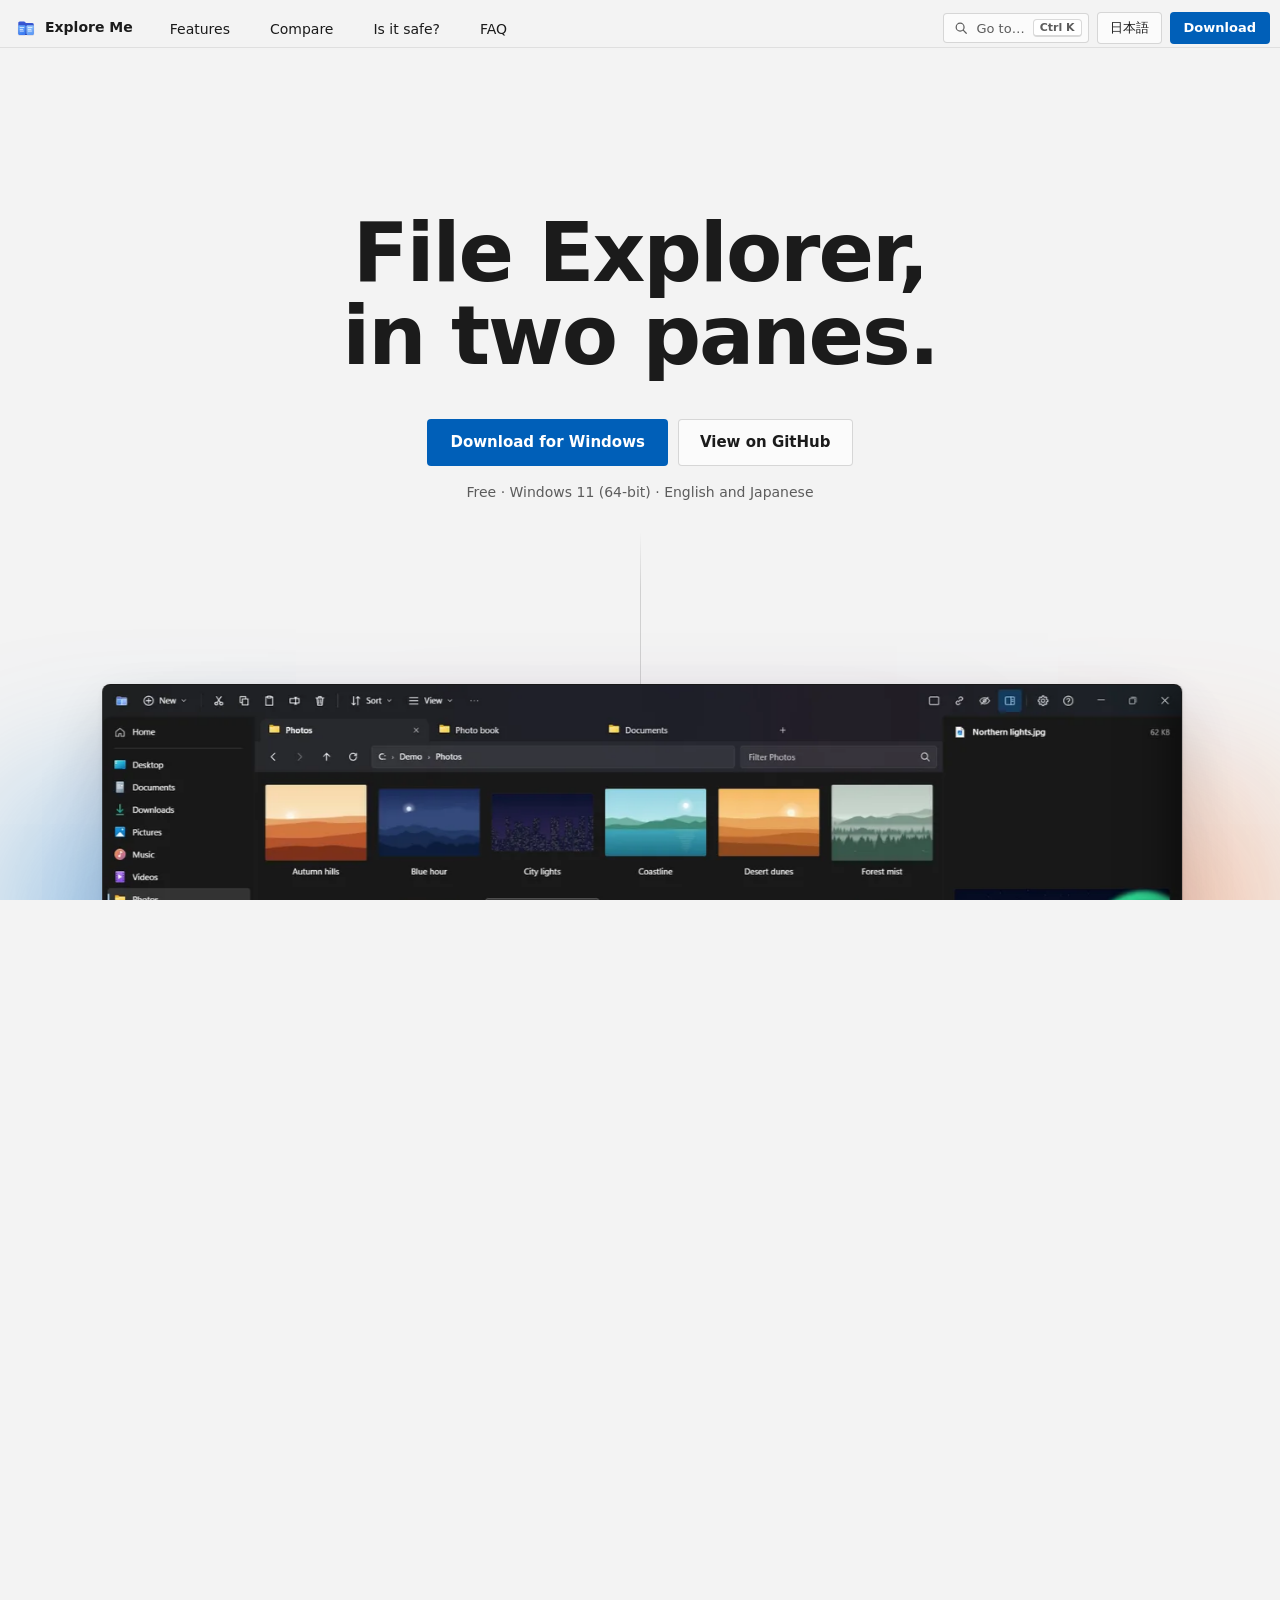
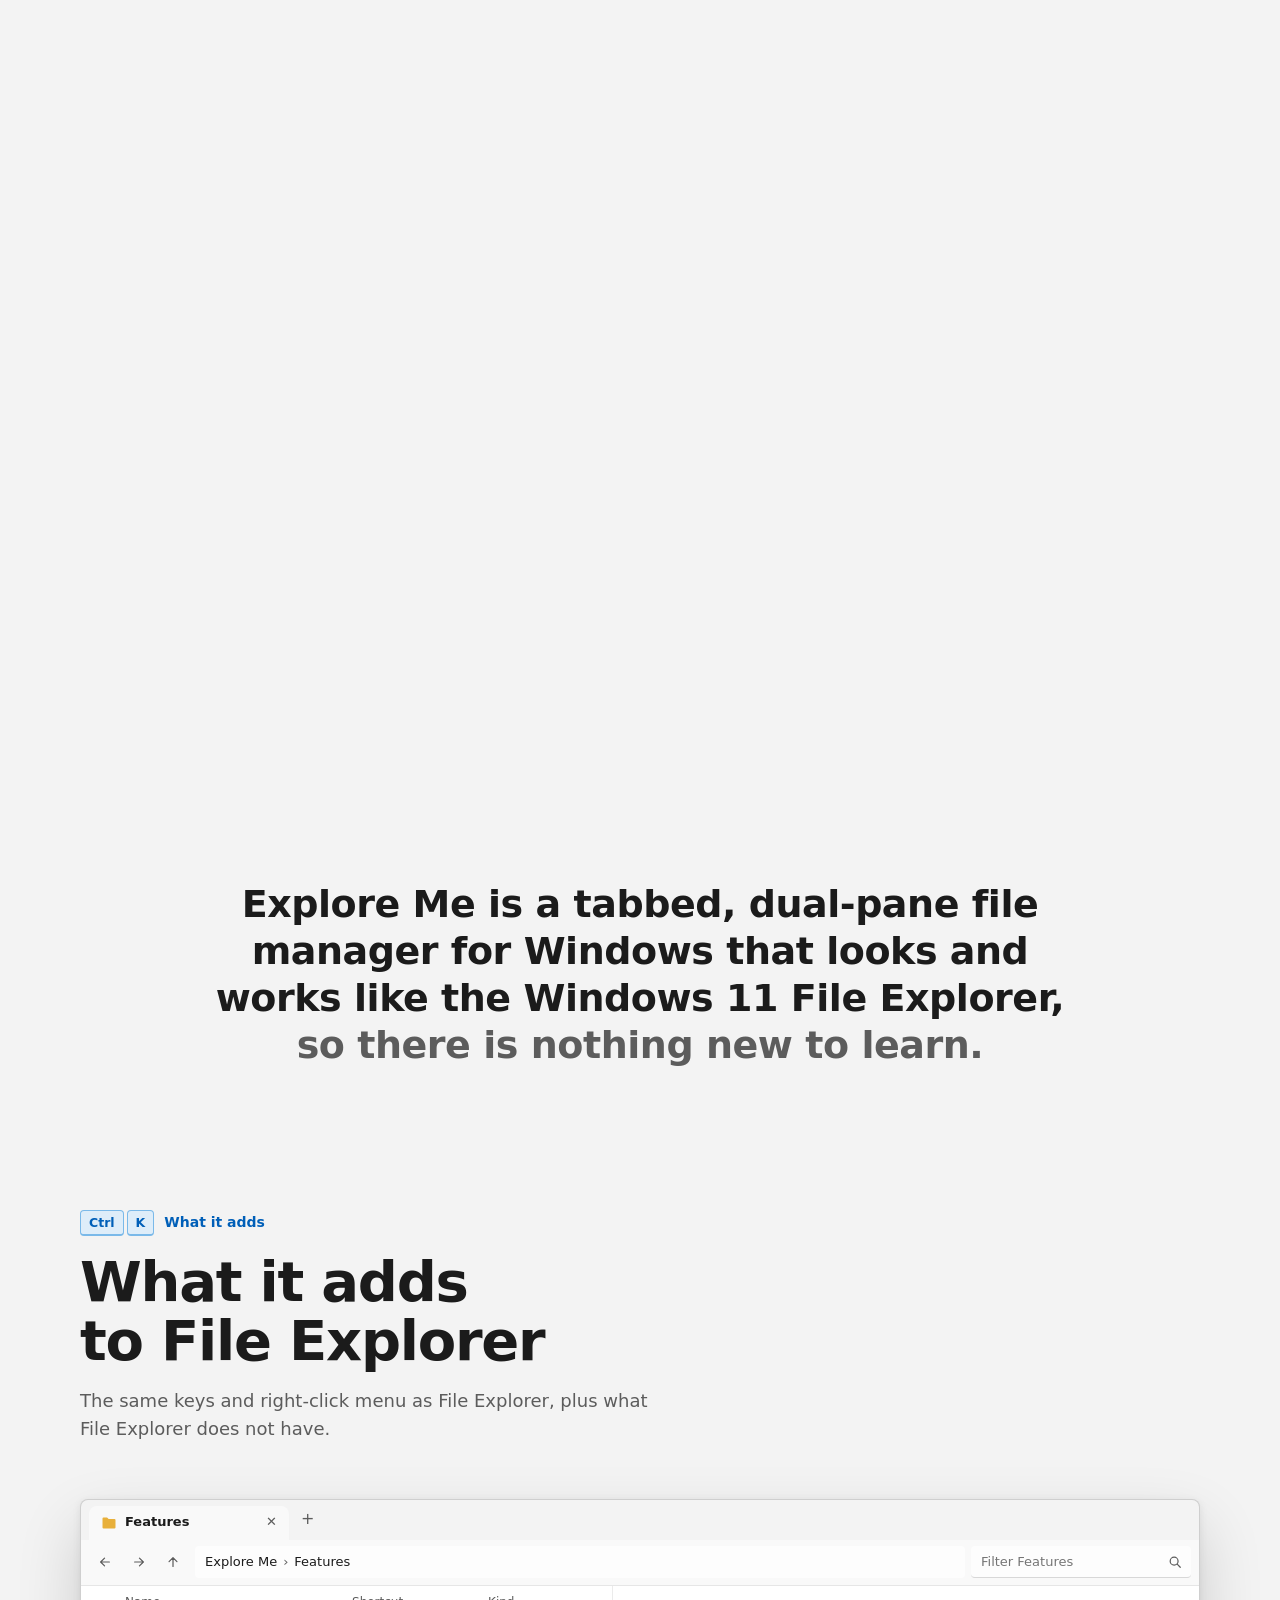
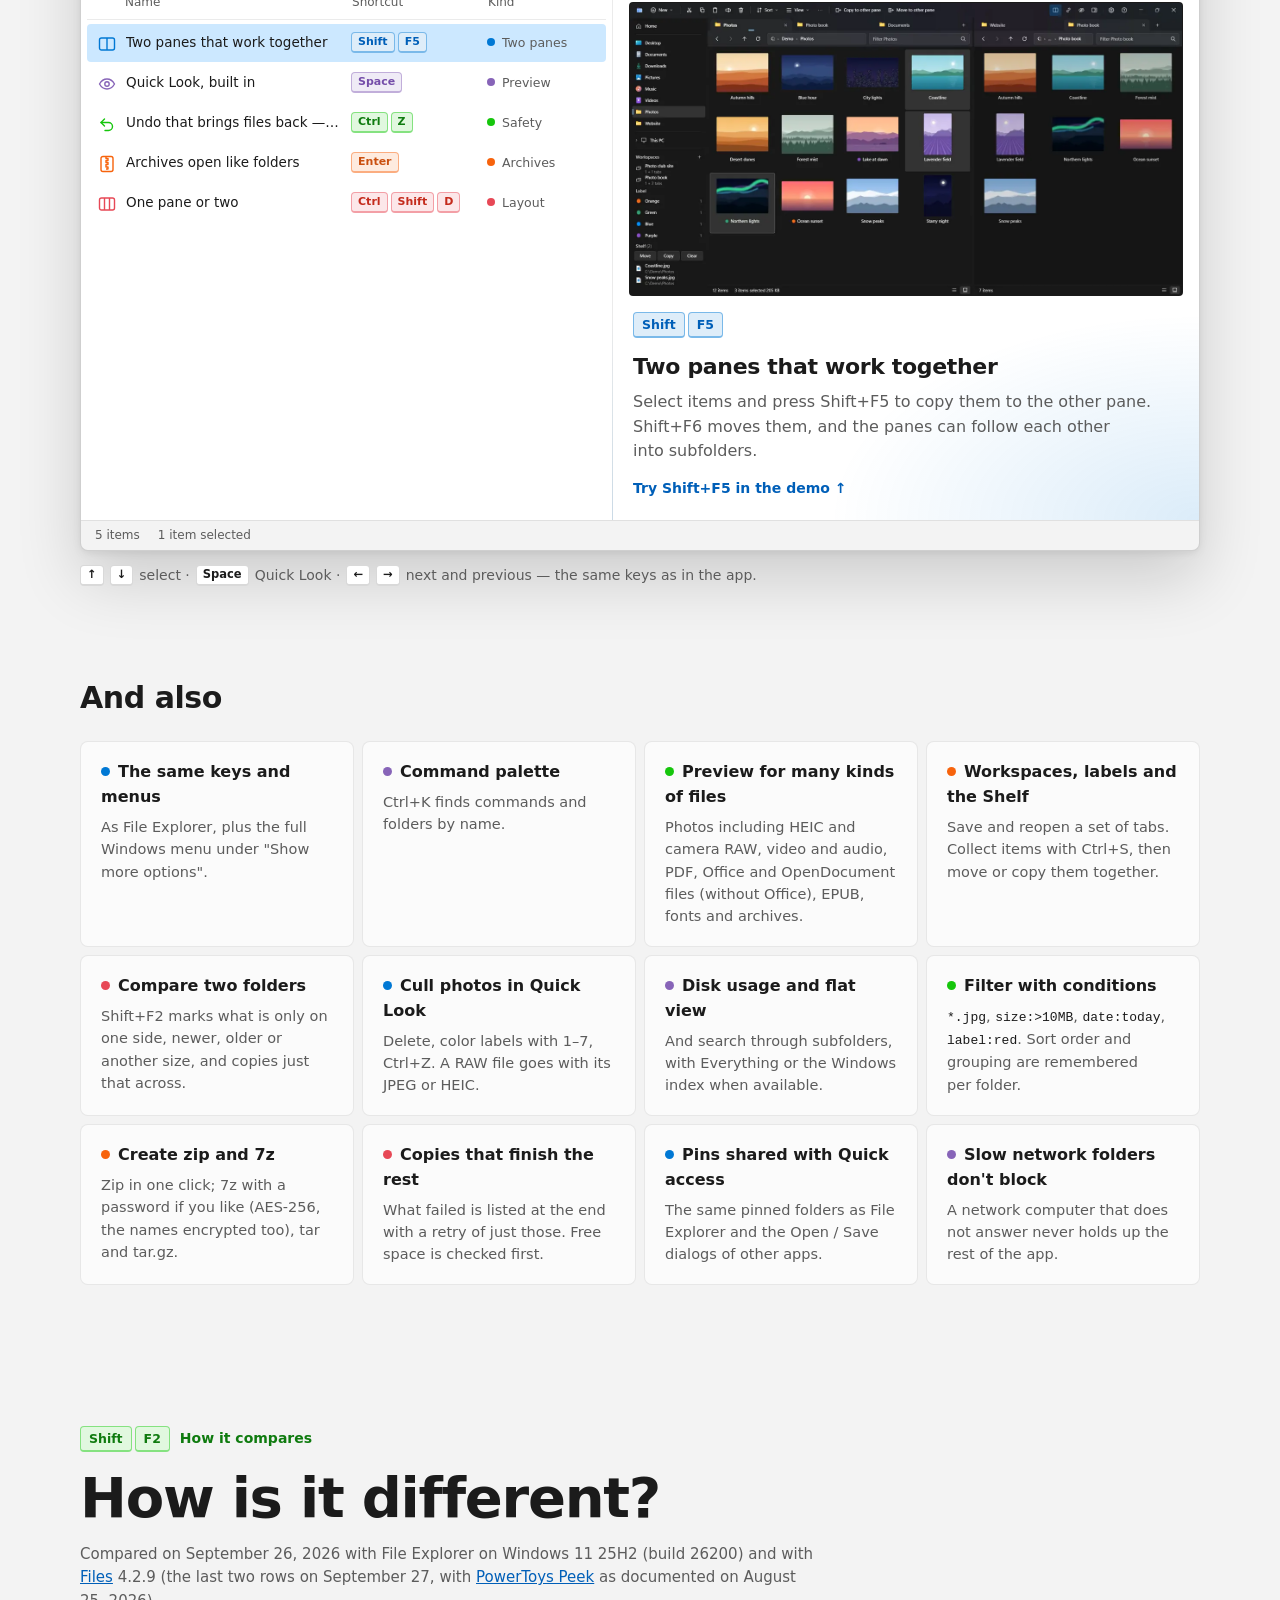
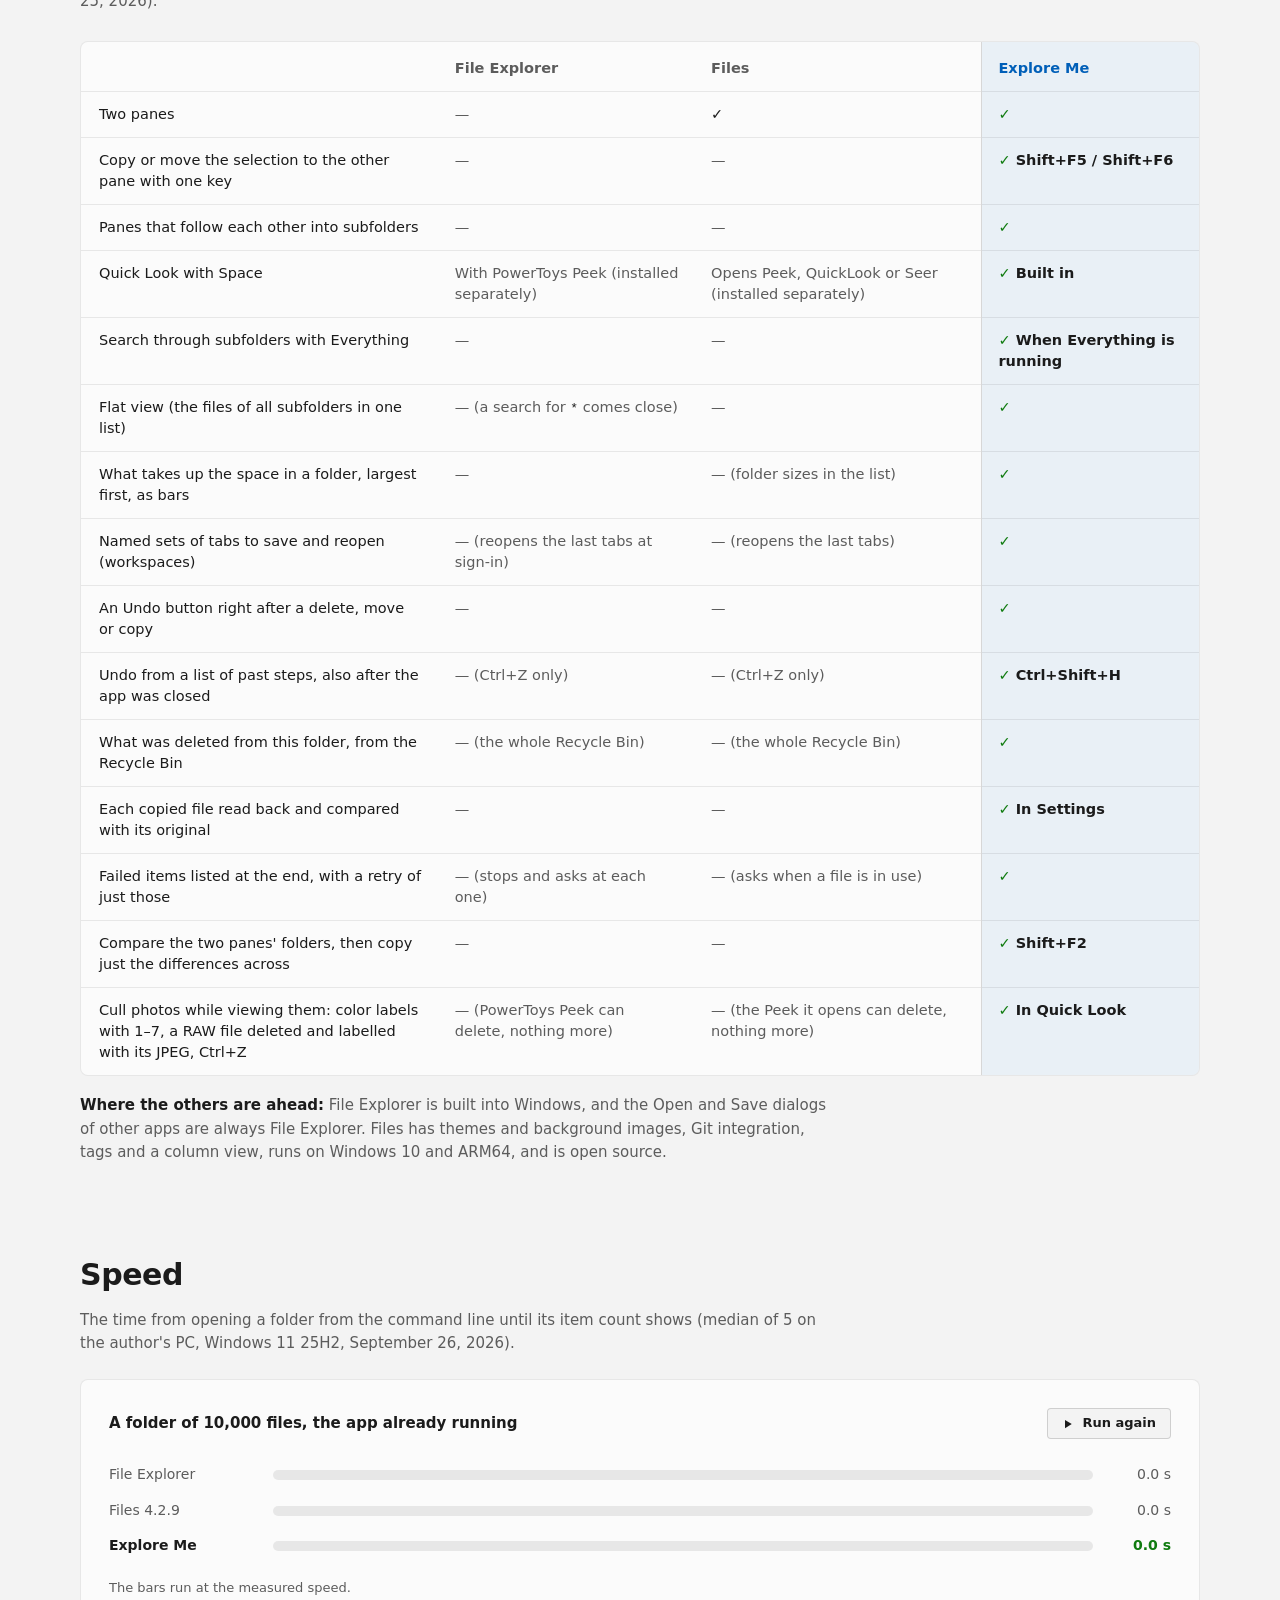
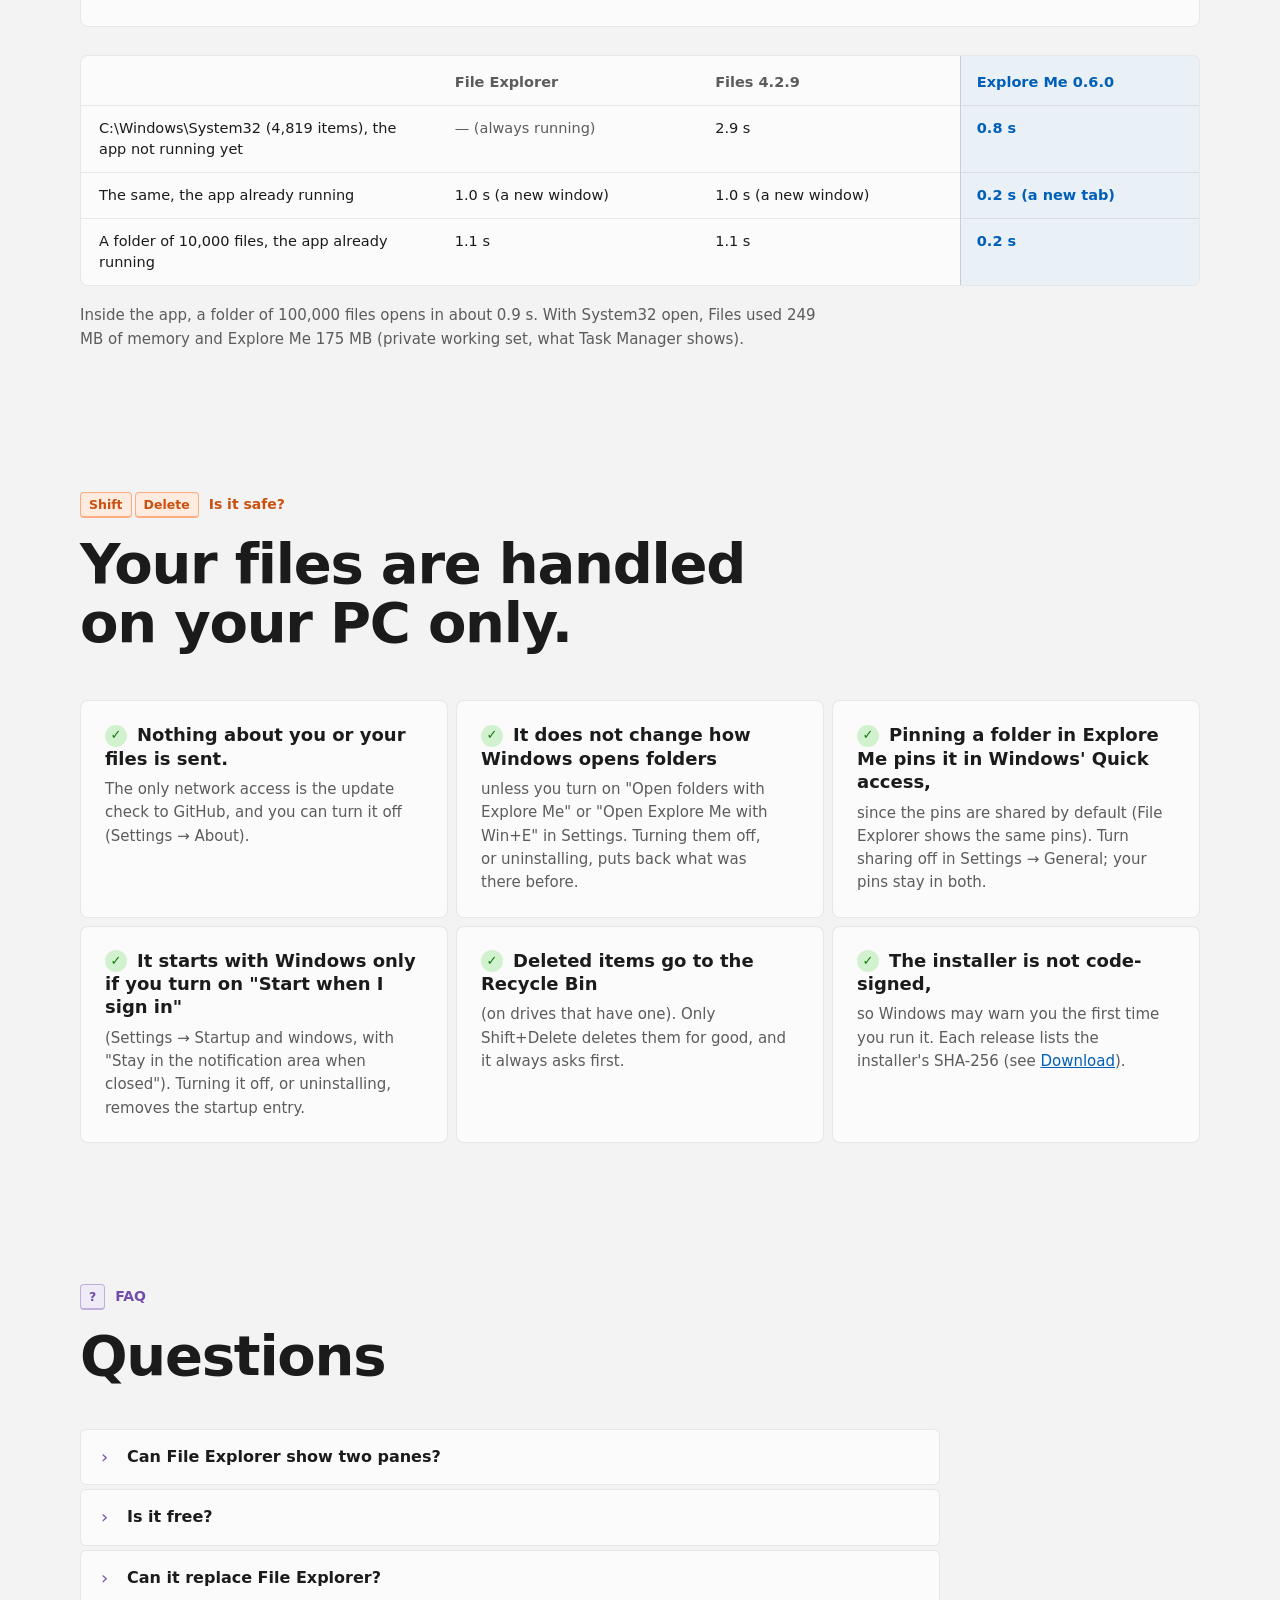
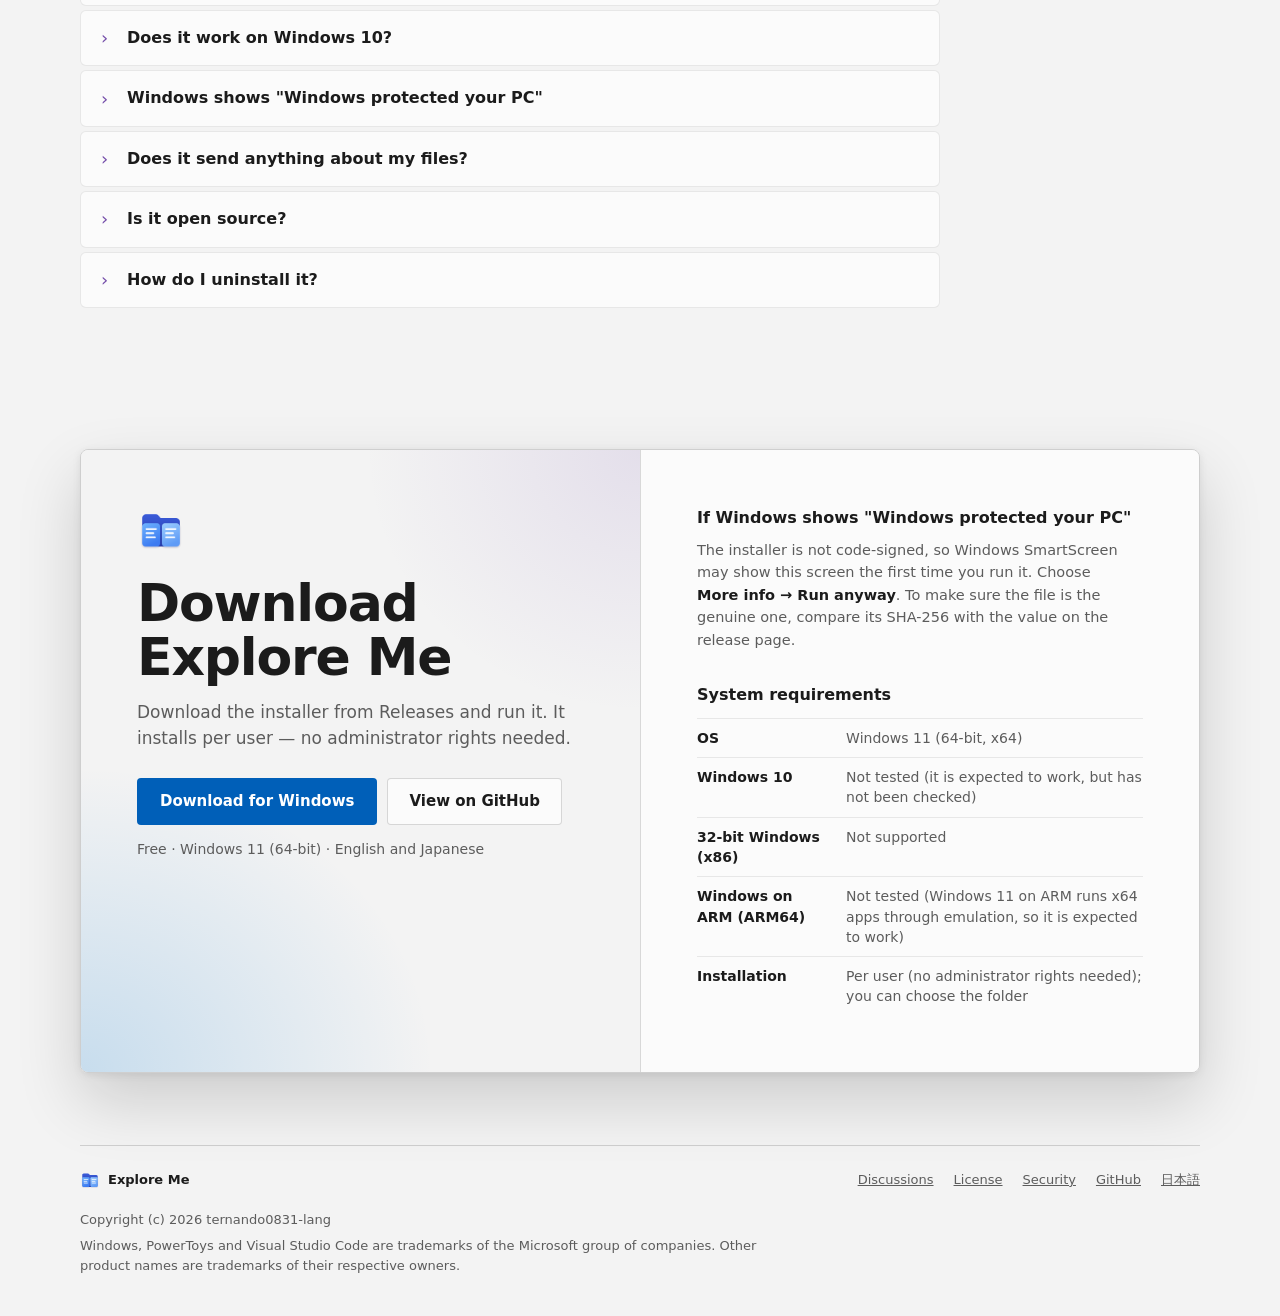
==== docs/index.html @ a93d59e3 "Add the product page (GitHub Pages, from /docs) https://ternando0831-lang.github.io/explore-me/ in E" ====
<!doctype html>
<html lang="en">
<head>
<meta charset="utf-8">
<meta name="viewport" content="width=device-width, initial-scale=1">
<title>Explore Me – File Explorer, in two panes. A free dual-pane file manager for Windows 11</title>
<meta name="description" content="Explore Me is a free, tabbed, dual-pane file manager for Windows 11 that looks and works like File Explorer. Shift+F5 copies to the other pane, Space opens Quick Look, and Undo works even after the app was closed.">
<link rel="canonical" href="https://ternando0831-lang.github.io/explore-me/">
<link rel="alternate" hreflang="en" href="https://ternando0831-lang.github.io/explore-me/">
<link rel="alternate" hreflang="ja" href="https://ternando0831-lang.github.io/explore-me/ja/">
<link rel="alternate" hreflang="x-default" href="https://ternando0831-lang.github.io/explore-me/">
<meta name="color-scheme" content="light dark">
<meta name="theme-color" content="#f3f3f3" media="(prefers-color-scheme: light)">
<meta name="theme-color" content="#202020" media="(prefers-color-scheme: dark)">
<meta property="og:type" content="website">
<meta property="og:site_name" content="Explore Me">
<meta property="og:title" content="Explore Me – File Explorer, in two panes.">
<meta property="og:description" content="A free, tabbed, dual-pane file manager for Windows 11 that looks and works like File Explorer.">
<meta property="og:url" content="https://ternando0831-lang.github.io/explore-me/">
<meta property="og:image" content="https://ternando0831-lang.github.io/explore-me/og.png">
<meta property="og:image:width" content="1280">
<meta property="og:image:height" content="640">
<meta property="og:image:alt" content="Explore Me: File Explorer, in two panes.">
<meta property="og:locale" content="en_US">
<meta property="og:locale:alternate" content="ja_JP">
<meta name="twitter:card" content="summary_large_image">
<link rel="icon" href="icon-32.png" sizes="32x32" type="image/png">
<link rel="icon" href="icon-256.png" sizes="256x256" type="image/png">
<link rel="apple-touch-icon" href="apple-touch-icon.png">
<link rel="stylesheet" href="style.css">
<script>
(function () {
  var d = document.documentElement;
  d.classList.add('js');
  if (!matchMedia('(prefers-reduced-motion: reduce)').matches && innerWidth >= 920 && innerHeight >= 620) d.classList.add('scrolly');
})();
</script>
<script type="application/ld+json">
{
  "@context": "https://schema.org",
  "@type": "SoftwareApplication",
  "name": "Explore Me",
  "description": "A tabbed, dual-pane file manager for Windows 11 that looks and works like File Explorer.",
  "url": "https://ternando0831-lang.github.io/explore-me/",
  "downloadUrl": "https://github.com/ternando0831-lang/explore-me/releases/latest",
  "operatingSystem": "Windows 11",
  "applicationCategory": "UtilitiesApplication",
  "applicationSubCategory": "File manager",
  "inLanguage": ["en", "ja"],
  "image": "https://ternando0831-lang.github.io/explore-me/og.png",
  "screenshot": "https://ternando0831-lang.github.io/explore-me/media/en/hero-dark-1920.webp",
  "offers": { "@type": "Offer", "price": "0", "priceCurrency": "USD" },
  "author": { "@type": "Person", "name": "ternando0831-lang", "url": "https://github.com/ternando0831-lang" }
}
</script>
</head>
<body>
<svg width="0" height="0" style="position:absolute" aria-hidden="true">
  <defs>
    <symbol id="i-folder" viewBox="0 0 16 16"><path d="M1.5 3.5A1 1 0 0 1 2.5 2.5h3.6l1.5 1.5h5.9a1 1 0 0 1 1 1v7.5a1 1 0 0 1-1 1H2.5a1 1 0 0 1-1-1z" fill="currentColor"/></symbol>
    <symbol id="i-search" viewBox="0 0 16 16"><g fill="none" stroke="currentColor" stroke-width="1.4" stroke-linecap="round"><circle cx="7" cy="7" r="4.5"/><path d="m10.5 10.5 3.5 3.5"/></g></symbol>
    <symbol id="i-left" viewBox="0 0 16 16"><path d="M13 8H3m4.5-4.5L3 8l4.5 4.5" fill="none" stroke="currentColor" stroke-width="1.4" stroke-linecap="round" stroke-linejoin="round"/></symbol>
    <symbol id="i-right" viewBox="0 0 16 16"><path d="M3 8h10M8.5 3.5 13 8l-4.5 4.5" fill="none" stroke="currentColor" stroke-width="1.4" stroke-linecap="round" stroke-linejoin="round"/></symbol>
    <symbol id="i-up" viewBox="0 0 16 16"><path d="M8 13V3M3.5 7.5 8 3l4.5 4.5" fill="none" stroke="currentColor" stroke-width="1.4" stroke-linecap="round" stroke-linejoin="round"/></symbol>
    <symbol id="i-play" viewBox="0 0 16 16"><path d="M4 2.5v11l9-5.5z" fill="currentColor"/></symbol>
    <symbol id="i-prev" viewBox="0 0 16 16"><path d="M10 3 5 8l5 5" fill="none" stroke="currentColor" stroke-width="1.5" stroke-linecap="round" stroke-linejoin="round"/></symbol>
    <symbol id="i-next" viewBox="0 0 16 16"><path d="m6 3 5 5-5 5" fill="none" stroke="currentColor" stroke-width="1.5" stroke-linecap="round" stroke-linejoin="round"/></symbol>
    <symbol id="i-close" viewBox="0 0 16 16"><path d="m4 4 8 8m0-8-8 8" fill="none" stroke="currentColor" stroke-width="1.4" stroke-linecap="round"/></symbol>
    <symbol id="i-panes" viewBox="0 0 18 18"><g fill="none" stroke="currentColor" stroke-width="1.4" stroke-linejoin="round"><rect x="1.5" y="3" width="15" height="12" rx="2"/><path d="M9 3v12"/></g></symbol>
    <symbol id="i-eye" viewBox="0 0 18 18"><g fill="none" stroke="currentColor" stroke-width="1.4" stroke-linejoin="round"><path d="M1.5 9S4.3 4 9 4s7.5 5 7.5 5-2.8 5-7.5 5S1.5 9 1.5 9Z"/><circle cx="9" cy="9" r="2.2"/></g></symbol>
    <symbol id="i-undo" viewBox="0 0 18 18"><g fill="none" stroke="currentColor" stroke-width="1.4" stroke-linecap="round" stroke-linejoin="round"><path d="M6.5 4 3 7.5 6.5 11"/><path d="M3 7.5h7.5a4 4 0 0 1 0 8H7"/></g></symbol>
    <symbol id="i-zip" viewBox="0 0 18 18"><g fill="none" stroke="currentColor" stroke-width="1.4" stroke-linejoin="round"><rect x="3" y="1.5" width="12" height="15" rx="2"/><path d="M8 1.5v2h2v2H8v2h2v2H8V12h2v2H8"/></g></symbol>
    <symbol id="i-layout" viewBox="0 0 18 18"><g fill="none" stroke="currentColor" stroke-width="1.4" stroke-linejoin="round"><rect x="1.5" y="3" width="15" height="12" rx="2"/><path d="M6.5 3v12M11.5 3v12"/></g></symbol>
  </defs>
</svg>
<a class="skip" href="#main">Skip to content</a>

<header class="hdr">
  <a class="brand" href="#top"><img src="icon-32.png" alt="" width="20" height="20"><span>Explore Me</span></a>
  <nav class="tabs" aria-label="Sections">
    <a href="#features">Features</a>
    <a href="#compare">Compare</a>
    <a href="#safe">Is it safe?</a>
    <a href="#faq">FAQ</a>
  </nav>
  <div class="side">
    <button type="button" class="pal-btn" aria-haspopup="dialog" aria-keyshortcuts="Control+K"><svg width="14" height="14" aria-hidden="true"><use href="#i-search"/></svg><span>Go to…</span><kbd>Ctrl K</kbd></button>
    <a class="lang" href="ja/" lang="ja" hreflang="ja">日本語</a>
    <a class="get" href="#download">Download</a>
  </div>
</header>

<main id="main">
<section class="hero" id="top" aria-label="Explore Me">
  <div class="stage">
    <div class="half" aria-hidden="true"></div>
    <div class="pdiv" aria-hidden="true"></div>

    <div class="hero-text">
      <h1>File Explorer,<br>in two panes.</h1>
      <div class="actions">
        <a class="btn primary" href="https://github.com/ternando0831-lang/explore-me/releases/latest">Download for Windows</a>
        <a class="btn secondary" href="https://github.com/ternando0831-lang/explore-me">View on GitHub</a>
      </div>
      <p class="meta">Free · Windows 11 (64-bit) · English and Japanese</p>
    </div>

    <div class="demo" id="demo">
      <div class="try">
        <span>Try the keys:</span>
        <button type="button" class="key" aria-pressed="false" data-color="purple" data-clip="quicklook" data-caption="Opening Quick Look with Space and moving through photos with the arrow key"><kbd>Space</kbd>Quick Look</button>
        <button type="button" class="key" aria-pressed="false" data-color="blue" data-clip="copy" data-caption="Selecting three photos and copying them to the other pane with Shift+F5"><span class="kbds"><kbd>Shift</kbd><kbd>F5</kbd></span>Copy to the other pane</button>
        <button type="button" class="key" aria-pressed="false" data-color="green" data-clip="undo" data-caption="Copying a newer Budget.csv over an older one in another folder, then Undo puts the older file back"><span class="kbds"><kbd>Ctrl</kbd><kbd>Z</kbd></span>Undo</button>
        <button type="button" class="key" aria-pressed="false" data-color="orange" data-clip="archive" data-caption="Opening Photos 2026.zip like a folder and copying its three photos to the other pane"><kbd>Enter</kbd>Open an archive</button>
        <button type="button" class="key" aria-pressed="false" data-color="red" data-clip="layout" data-caption="Switching from two panes to one through the command palette, then hiding and showing the preview"><span class="kbds"><kbd>Ctrl</kbd><kbd>Shift</kbd><kbd>D</kbd></span>One or two panes</button>
      </div>

      <div class="win" tabindex="0" role="application" aria-label="A recording of Explore Me. Space: Quick Look. Shift+F5: copy to the other pane. Ctrl+Z: undo. Enter: open an archive. Ctrl+Shift+D: one or two panes.">
        <img class="one" src="media/en/single-1920.webp" srcset="media/en/single-1280.webp 1280w, media/en/single-1920.webp 1920w" sizes="(min-width: 1140px) 1080px, 94vw" width="1920" height="1020" fetchpriority="high" alt="">
        <img class="two-l" src="media/en/hero-dark-1920.webp" srcset="media/en/hero-dark-1280.webp 1280w, media/en/hero-dark-1920.webp 1920w" sizes="(min-width: 1140px) 1080px, 94vw" width="1920" height="1020" fetchpriority="high" alt="Explore Me in two panes: photo thumbnails on the left, a website project on the right, and a preview of the selected photo">
        <div class="two-r" aria-hidden="true"><img src="media/en/hero-dark-1920.webp" srcset="media/en/hero-dark-1280.webp 1280w, media/en/hero-dark-1920.webp 1920w" sizes="(min-width: 1140px) 1080px, 94vw" width="1920" height="1020" alt=""></div>
        <video data-clip="quicklook" data-src="media/en/quicklook.mp4" muted loop playsinline preload="none" aria-hidden="true"></video>
        <video data-clip="copy" data-src="media/en/copy.mp4" muted loop playsinline preload="none" aria-hidden="true"></video>
        <video data-clip="undo" data-src="media/en/undo.mp4" muted loop playsinline preload="none" aria-hidden="true"></video>
        <video data-clip="archive" data-src="media/en/archive.mp4" muted loop playsinline preload="none" aria-hidden="true"></video>
        <video data-clip="layout" data-src="media/en/layout.mp4" muted loop playsinline preload="none" aria-hidden="true"></video>
      </div>

      <p class="status" role="status" aria-live="polite" data-idle="Click the window, then press a key — or use the keys above." data-focus="The keys now go to the window. Press Esc or click outside to leave."><span></span></p>
    </div>
  </div>
</section>

<div class="wrap">

<section class="block">
  <p class="statement" data-reveal>Explore Me is a tabbed, dual-pane file manager for Windows that looks and works like the Windows 11 File Explorer, <span>so there is nothing new to learn.</span></p>
</section>

<section class="block" id="features" aria-labelledby="features-h">
  <p class="label" data-color="blue" data-reveal><span class="kbds"><kbd>Ctrl</kbd><kbd>K</kbd></span>What it adds</p>
  <h2 id="features-h" data-reveal>What it adds to File Explorer</h2>
  <p class="lede" data-reveal>The same keys and right-click menu as File Explorer, plus what File Explorer does not have.</p>

  <div class="xp" data-reveal>
    <div class="xp-chrome">
      <div class="xp-tabs" aria-hidden="true"><span class="xp-tab"><svg width="16" height="16"><use href="#i-folder"/></svg>Features<span class="x">✕</span></span><span class="plus">+</span></div>
      <div class="xp-addr">
        <span class="nav" aria-hidden="true"><span><svg width="14" height="14"><use href="#i-left"/></svg></span><span><svg width="14" height="14"><use href="#i-right"/></svg></span><span><svg width="14" height="14"><use href="#i-up"/></svg></span></span>
        <span class="xp-crumbs" aria-hidden="true">Explore Me <i>›</i> Features</span>
        <label class="xp-filter"><input type="search" placeholder="Filter Features" aria-label="Filter the features"><svg width="14" height="14" aria-hidden="true"><use href="#i-search"/></svg></label>
      </div>
    </div>
    <div class="xp-body">
      <div class="xp-list" role="listbox" tabindex="0" aria-label="Features">
        <div class="xp-head" aria-hidden="true"><span>Name</span><span>Shortcut</span><span>Kind</span></div>
      </div>
      <div class="xp-preview features">
    <article class="feature wide" data-color="blue" data-clip="copy" data-kind="Two panes" data-icon="panes">
      <div class="text">
        <span class="kbds"><kbd>Shift</kbd><kbd>F5</kbd></span>
        <h3>Two panes that work together</h3>
        <p>Select items and press Shift+F5 to copy them to the other pane. Shift+F6 moves them, and the panes can follow each other into subfolders.</p>
        <a class="try-it" href="#demo" data-try="copy">Try Shift+F5 in the demo ↑</a>
      </div>
      <div class="media"><div class="clip"><video data-src="media/en/copy.mp4" poster="media/en/copy.webp" muted loop playsinline preload="none" aria-label="Selecting three photos and copying them to the other pane with Shift+F5"></video></div></div>
    </article>

    <article class="feature" data-color="purple" data-clip="quicklook" data-kind="Preview" data-icon="eye">
      <div class="text">
        <kbd>Space</kbd>
        <h3>Quick Look, built in</h3>
        <p>Space shows a large preview of photos (HEIC and camera RAW too), video, PDF and Office files, and the arrow keys go through the folder. Nothing else to install.</p>
        <a class="try-it" href="#demo" data-try="quicklook">Try Space in the demo ↑</a>
      </div>
      <div class="media"><div class="clip"><video data-src="media/en/quicklook.mp4" poster="media/en/quicklook.webp" muted loop playsinline preload="none" aria-label="Opening Quick Look with Space and moving through photos with the arrow key"></video></div></div>
    </article>

    <article class="feature" data-color="green" data-clip="undo" data-kind="Safety" data-icon="undo">
      <div class="text">
        <span class="kbds"><kbd>Ctrl</kbd><kbd>Z</kbd></span>
        <h3>Undo that brings files back — even after the app was closed</h3>
        <p>An Undo button right after a delete, move or copy, and the Activity history (Ctrl+Shift+H) to undo earlier steps, also from before a restart. A file replaced by a copy or move goes to the Recycle Bin (on local drives), so Undo restores it too.</p>
        <a class="try-it" href="#demo" data-try="undo">Try Ctrl+Z in the demo ↑</a>
      </div>
      <div class="media"><div class="clip"><video data-src="media/en/undo.mp4" poster="media/en/undo.webp" muted loop playsinline preload="none" aria-label="Copying a newer Budget.csv over an older one in another folder, then Undo puts the older file back"></video></div></div>
    </article>

    <article class="feature" data-color="orange" data-clip="archive" data-kind="Archives" data-icon="zip">
      <div class="text">
        <kbd>Enter</kbd>
        <h3>Archives open like folders</h3>
        <p>Open a zip, 7z, rar, tar.gz or other archive like a folder (read-only), then copy what is inside to the other pane with Shift+F5. Password-protected ones open too.</p>
        <a class="try-it" href="#demo" data-try="archive">Try Enter in the demo ↑</a>
      </div>
      <div class="media"><div class="clip"><video data-src="media/en/archive.mp4" poster="media/en/archive.webp" muted loop playsinline preload="none" aria-label="Opening Photos 2026.zip like a folder and copying its three photos to the other pane"></video></div></div>
    </article>

    <article class="feature" data-color="red" data-clip="layout" data-kind="Layout" data-icon="layout">
      <div class="text">
        <span class="kbds"><kbd>Ctrl</kbd><kbd>Shift</kbd><kbd>D</kbd></span>
        <h3>One pane or two</h3>
        <p>Switch from the command palette (Ctrl+K) or with Ctrl+Shift+D. Alt+P shows or hides the preview.</p>
        <a class="try-it" href="#demo" data-try="layout">Try Ctrl+Shift+D in the demo ↑</a>
      </div>
      <div class="media"><div class="clip"><video data-src="media/en/layout.mp4" poster="media/en/layout.webp" muted loop playsinline preload="none" aria-label="Switching from two panes to one through the command palette, then hiding and showing the preview"></video></div></div>
    </article>
        <p class="xp-empty" hidden>No items match the filter.</p>
      </div>
    </div>
    <div class="xp-status" aria-hidden="true" data-items="{n} items" data-sel="1 item selected"></div>
  </div>
  <p class="xp-hint"><kbd>↑</kbd><kbd>↓</kbd> select · <kbd>Space</kbd> Quick Look · <kbd>←</kbd><kbd>→</kbd> next and previous — the same keys as in the app.</p>

  <h3 class="more-h" id="more" data-reveal>And also</h3>
  <ul class="more" data-reveal>
    <li><h4>The same keys and menus</h4><p>As File Explorer, plus the full Windows menu under "Show more options".</p></li>
    <li><h4>Command palette</h4><p>Ctrl+K finds commands and folders by name.</p></li>
    <li><h4>Preview for many kinds of files</h4><p>Photos including HEIC and camera RAW, video and audio, PDF, Office and OpenDocument files (without Office), EPUB, fonts and archives.</p></li>
    <li><h4>Workspaces, labels and the Shelf</h4><p>Save and reopen a set of tabs. Collect items with Ctrl+S, then move or copy them together.</p></li>
    <li><h4>Compare two folders</h4><p>Shift+F2 marks what is only on one side, newer, older or another size, and copies just that across.</p></li>
    <li><h4>Cull photos in Quick Look</h4><p>Delete, color labels with 1–7, Ctrl+Z. A RAW file goes with its JPEG or HEIC.</p></li>
    <li><h4>Disk usage and flat view</h4><p>And search through subfolders, with Everything or the Windows index when available.</p></li>
    <li><h4>Filter with conditions</h4><p><code>*.jpg</code>, <code>size:&gt;10MB</code>, <code>date:today</code>, <code>label:red</code>. Sort order and grouping are remembered per folder.</p></li>
    <li><h4>Create zip and 7z</h4><p>Zip in one click; 7z with a password if you like (AES-256, the names encrypted too), tar and tar.gz.</p></li>
    <li><h4>Copies that finish the rest</h4><p>What failed is listed at the end with a retry of just those. Free space is checked first.</p></li>
    <li><h4>Pins shared with Quick access</h4><p>The same pinned folders as File Explorer and the Open / Save dialogs of other apps.</p></li>
    <li><h4>Slow network folders don't block</h4><p>A network computer that does not answer never holds up the rest of the app.</p></li>
  </ul>
</section>

<section class="block" id="compare" aria-labelledby="compare-h">
  <p class="label" data-color="green" data-reveal><span class="kbds"><kbd>Shift</kbd><kbd>F2</kbd></span>How it compares</p>
  <h2 id="compare-h" data-reveal>How is it different?</h2>
  <p class="note" data-reveal>Compared on September 26, 2026 with File Explorer on Windows 11 25H2 (build 26200) and with <a href="https://files.community">Files</a> 4.2.9 (the last two rows on September 27, with <a href="https://learn.microsoft.com/windows/powertoys/peek">PowerToys Peek</a> as documented on August 25, 2026).</p>
  <div class="table" data-reveal>
    <table>
      <thead><tr><th scope="col"><span class="vh">Feature</span></th><th scope="col">File Explorer</th><th scope="col">Files</th><th scope="col" class="us">Explore Me</th></tr></thead>
      <tbody>
        <tr><th scope="row">Two panes</th><td>—</td><td class="n">✓</td><td class="us"><i>✓</i></td></tr>
        <tr><th scope="row">Copy or move the selection to the other pane with one key</th><td>—</td><td>—</td><td class="us"><i>✓</i> Shift+F5 / Shift+F6</td></tr>
        <tr><th scope="row">Panes that follow each other into subfolders</th><td>—</td><td>—</td><td class="us"><i>✓</i></td></tr>
        <tr><th scope="row">Quick Look with Space</th><td>With PowerToys Peek (installed separately)</td><td>Opens Peek, QuickLook or Seer (installed separately)</td><td class="us"><i>✓</i> Built in</td></tr>
        <tr><th scope="row">Search through subfolders with Everything</th><td>—</td><td>—</td><td class="us"><i>✓</i> When Everything is running</td></tr>
        <tr><th scope="row">Flat view (the files of all subfolders in one list)</th><td>— (a search for <code>*</code> comes close)</td><td>—</td><td class="us"><i>✓</i></td></tr>
        <tr><th scope="row">What takes up the space in a folder, largest first, as bars</th><td>—</td><td>— (folder sizes in the list)</td><td class="us"><i>✓</i></td></tr>
        <tr><th scope="row">Named sets of tabs to save and reopen (workspaces)</th><td>— (reopens the last tabs at sign-in)</td><td>— (reopens the last tabs)</td><td class="us"><i>✓</i></td></tr>
        <tr><th scope="row">An Undo button right after a delete, move or copy</th><td>—</td><td>—</td><td class="us"><i>✓</i></td></tr>
        <tr><th scope="row">Undo from a list of past steps, also after the app was closed</th><td>— (Ctrl+Z only)</td><td>— (Ctrl+Z only)</td><td class="us"><i>✓</i> Ctrl+Shift+H</td></tr>
        <tr><th scope="row">What was deleted from this folder, from the Recycle Bin</th><td>— (the whole Recycle Bin)</td><td>— (the whole Recycle Bin)</td><td class="us"><i>✓</i></td></tr>
        <tr><th scope="row">Each copied file read back and compared with its original</th><td>—</td><td>—</td><td class="us"><i>✓</i> In Settings</td></tr>
        <tr><th scope="row">Failed items listed at the end, with a retry of just those</th><td>— (stops and asks at each one)</td><td>— (asks when a file is in use)</td><td class="us"><i>✓</i></td></tr>
        <tr><th scope="row">Compare the two panes' folders, then copy just the differences across</th><td>—</td><td>—</td><td class="us"><i>✓</i> Shift+F2</td></tr>
        <tr><th scope="row">Cull photos while viewing them: color labels with 1–7, a RAW file deleted and labelled with its JPEG, Ctrl+Z</th><td>— (PowerToys Peek can delete, nothing more)</td><td>— (the Peek it opens can delete, nothing more)</td><td class="us"><i>✓</i> In Quick Look</td></tr>
      </tbody>
    </table>
  </div>
  <p class="note" data-reveal><strong>Where the others are ahead:</strong> File Explorer is built into Windows, and the Open and Save dialogs of other apps are always File Explorer. Files has themes and background images, Git integration, tags and a column view, runs on Windows 10 and ARM64, and is open source.</p>

  <h3 class="sub" data-reveal>Speed</h3>
  <p class="note" data-reveal>The time from opening a folder from the command line until its item count shows (median of 5 on the author's PC, Windows 11 25H2, September 26, 2026).</p>
  <div class="race" data-reveal data-unit=" s">
    <div class="race-head"><p>A folder of 10,000 files, the app already running</p><button type="button"><svg width="12" height="12" aria-hidden="true"><use href="#i-play"/></svg>Run again</button></div>
    <div class="lane" style="--t: 1.1s" data-t="1.1"><span class="nm">File Explorer</span><span class="bar"><i></i></span><span class="tm">1.1 s</span></div>
    <div class="lane" style="--t: 1.1s" data-t="1.1"><span class="nm">Files 4.2.9</span><span class="bar"><i></i></span><span class="tm">1.1 s</span></div>
    <div class="lane me" style="--t: .2s" data-t="0.2"><span class="nm">Explore Me</span><span class="bar"><i></i></span><span class="tm">0.2 s</span></div>
    <p class="note">The bars run at the measured speed.</p>
  </div>
  <div class="table speed" data-reveal>
    <table>
      <thead><tr><th scope="col"><span class="vh">Folder</span></th><th scope="col">File Explorer</th><th scope="col">Files 4.2.9</th><th scope="col" class="us">Explore Me 0.6.0</th></tr></thead>
      <tbody>
        <tr><th scope="row">C:\Windows\System32 (4,819 items), the app not running yet</th><td>— (always running)</td><td class="n">2.9 s</td><td class="us">0.8 s</td></tr>
        <tr><th scope="row">The same, the app already running</th><td class="n">1.0 s (a new window)</td><td class="n">1.0 s (a new window)</td><td class="us">0.2 s (a new tab)</td></tr>
        <tr><th scope="row">A folder of 10,000 files, the app already running</th><td class="n">1.1 s</td><td class="n">1.1 s</td><td class="us">0.2 s</td></tr>
      </tbody>
    </table>
  </div>
  <p class="note" data-reveal>Inside the app, a folder of 100,000 files opens in about 0.9 s. With System32 open, Files used 249 MB of memory and Explore Me 175 MB (private working set, what Task Manager shows).</p>
</section>

<section class="block" id="safe" aria-labelledby="safe-h">
  <p class="label" data-color="orange" data-reveal><span class="kbds"><kbd>Shift</kbd><kbd>Delete</kbd></span>Is it safe?</p>
  <h2 id="safe-h" data-reveal>Your files are handled on your PC only.</h2>
  <ul class="checks" data-reveal>
    <li><h3>Nothing about you or your files is sent.</h3><p>The only network access is the update check to GitHub, and you can turn it off (Settings → About).</p></li>
    <li><h3>It does not change how Windows opens folders</h3><p>unless you turn on "Open folders with Explore Me" or "Open Explore Me with Win+E" in Settings. Turning them off, or uninstalling, puts back what was there before.</p></li>
    <li><h3>Pinning a folder in Explore Me pins it in Windows' Quick access,</h3><p>since the pins are shared by default (File Explorer shows the same pins). Turn sharing off in Settings → General; your pins stay in both.</p></li>
    <li><h3>It starts with Windows only if you turn on "Start when I sign in"</h3><p>(Settings → Startup and windows, with "Stay in the notification area when closed"). Turning it off, or uninstalling, removes the startup entry.</p></li>
    <li><h3>Deleted items go to the Recycle Bin</h3><p>(on drives that have one). Only Shift+Delete deletes them for good, and it always asks first.</p></li>
    <li><h3>The installer is not code-signed,</h3><p>so Windows may warn you the first time you run it. Each release lists the installer's SHA-256 (see <a href="#download">Download</a>).</p></li>
  </ul>
</section>

<section class="block" id="faq" aria-labelledby="faq-h">
  <p class="label" data-color="purple" data-reveal><kbd>?</kbd>FAQ</p>
  <h2 id="faq-h" data-reveal>Questions</h2>
  <div class="faq" data-reveal>
    <details><summary><h3>Can File Explorer show two panes?</h3></summary><p>File Explorer itself has no two-pane view. Explore Me looks and works like File Explorer and shows two panes side by side, each with its own tabs. Shift+F5 copies and Shift+F6 moves the selection to the other pane.</p></details>
    <details><summary><h3>Is it free?</h3></summary><p>Yes. Free for personal and business use. Redistribution and modification are not permitted. See the <a href="https://github.com/ternando0831-lang/explore-me/blob/main/LICENSE">License</a>.</p></details>
    <details><summary><h3>Can it replace File Explorer?</h3></summary><p>For opening folders, yes: turn on "Open folders with Explore Me" and "Open Explore Me with Win+E" in Settings (Win+E takes effect once you sign in again). The Open and Save dialogs of other apps are always File Explorer. Turning the settings off, or uninstalling, puts back what was there before.</p></details>
    <details><summary><h3>Does it work on Windows 10?</h3></summary><p>Not tested. It is expected to work, but has not been checked. 32-bit Windows is not supported.</p></details>
    <details><summary><h3>Windows shows "Windows protected your PC"</h3></summary><p>The installer is not code-signed, so Windows SmartScreen may show this screen the first time you run it. Choose <strong>More info → Run anyway</strong>. To make sure the file is the genuine one, compare its SHA-256 with the value on the release page.</p></details>
    <details><summary><h3>Does it send anything about my files?</h3></summary><p>No. Your files are handled on your PC only. The only network access is the update check to GitHub, which you can turn off in Settings → About. No usage data is sent.</p></details>
    <details><summary><h3>Is it open source?</h3></summary><p>No. It is free, but the source code is not published. The source code of the bundled 7-Zip (GNU LGPL) is attached to each release.</p></details>
    <details><summary><h3>How do I uninstall it?</h3></summary><p>From Windows Settings → Apps → Installed apps. If "Open folders with Explore Me" or "Open Explore Me with Win+E" was on, File Explorer takes them back. If "Start when I sign in" was on, the startup entry is removed. Folders pinned to Quick access stay pinned in File Explorer.</p></details>
  </div>
</section>

<section class="block" id="download" aria-labelledby="download-h">
  <div class="dl" data-reveal>
    <div class="l">
      <img src="icon-256.png" alt="" width="48" height="48">
      <h2 id="download-h">Download Explore Me</h2>
      <p class="lede">Download the installer from Releases and run it. It installs per user — no administrator rights needed.</p>
      <div class="btns">
        <a class="btn primary" href="https://github.com/ternando0831-lang/explore-me/releases/latest">Download for Windows</a>
        <a class="btn secondary" href="https://github.com/ternando0831-lang/explore-me">View on GitHub</a>
      </div>
      <p class="meta">Free · Windows 11 (64-bit) · English and Japanese</p>
    </div>
    <div class="r">
      <div>
        <h3>If Windows shows "Windows protected your PC"</h3>
        <p>The installer is not code-signed, so Windows SmartScreen may show this screen the first time you run it. Choose <strong>More info → Run anyway</strong>. To make sure the file is the genuine one, compare its SHA-256 with the value on the release page.</p>
      </div>
      <div>
        <h3>System requirements</h3>
        <table>
          <tbody>
            <tr><th scope="row">OS</th><td>Windows 11 (64-bit, x64)</td></tr>
            <tr><th scope="row">Windows 10</th><td>Not tested (it is expected to work, but has not been checked)</td></tr>
            <tr><th scope="row">32-bit Windows (x86)</th><td>Not supported</td></tr>
            <tr><th scope="row">Windows on ARM (ARM64)</th><td>Not tested (Windows 11 on ARM runs x64 apps through emulation, so it is expected to work)</td></tr>
            <tr><th scope="row">Installation</th><td>Per user (no administrator rights needed); you can choose the folder</td></tr>
          </tbody>
        </table>
      </div>
    </div>
  </div>
</section>

</div>
</main>

<footer class="foot">
  <div class="row">
    <div class="name"><img src="icon-32.png" alt="" width="20" height="20">Explore Me</div>
    <nav aria-label="Project">
      <a href="https://github.com/ternando0831-lang/explore-me/discussions">Discussions</a>
      <a href="https://github.com/ternando0831-lang/explore-me/blob/main/LICENSE">License</a>
      <a href="https://github.com/ternando0831-lang/explore-me/security">Security</a>
      <a href="https://github.com/ternando0831-lang/explore-me">GitHub</a>
      <a href="ja/" lang="ja" hreflang="ja">日本語</a>
    </nav>
  </div>
  <p>Copyright (c) 2026 ternando0831-lang</p>
  <p>Windows, PowerToys and Visual Studio Code are trademarks of the Microsoft group of companies. Other product names are trademarks of their respective owners.</p>
</footer>

<dialog class="ql" closedby="any" aria-labelledby="ql-t">
  <div class="ql-bar">
    <span class="t" id="ql-t"></span><span class="n"></span><span class="sp"></span>
    <button type="button" data-step="-1" aria-label="Previous"><svg width="16" height="16" aria-hidden="true"><use href="#i-prev"/></svg></button>
    <button type="button" data-step="1" aria-label="Next"><svg width="16" height="16" aria-hidden="true"><use href="#i-next"/></svg></button>
    <button type="button" data-close aria-label="Close"><svg width="16" height="16" aria-hidden="true"><use href="#i-close"/></svg></button>
  </div>
  <video muted loop playsinline></video>
  <div class="ql-foot"><span><kbd>←</kbd> <kbd>→</kbd> previous and next</span><span><kbd>Space</kbd> or <kbd>Esc</kbd> close</span></div>
</dialog>

<dialog class="pal" closedby="any" aria-label="Go to">
  <div class="pal-in"><svg width="16" height="16" aria-hidden="true"><use href="#i-search"/></svg><input type="text" role="combobox" aria-expanded="true" aria-controls="pal-list" aria-autocomplete="list" aria-label="Go to" placeholder="Type a section or an action"></div>
  <ul id="pal-list" role="listbox" aria-label="Results">
    <li role="option" data-go="features">Features<small>Section</small></li>
    <li role="option" data-go="compare">Compare<small>Section</small></li>
    <li role="option" data-go="safe">Is it safe?<small>Section</small></li>
    <li role="option" data-go="faq">FAQ<small>Section</small></li>
    <li role="option" data-go="download">Download<small>Section</small></li>
    <li role="option" data-play="quicklook">Demo: Quick Look<small>Space</small></li>
    <li role="option" data-play="copy">Demo: Copy to the other pane<small>Shift+F5</small></li>
    <li role="option" data-play="undo">Demo: Undo<small>Ctrl+Z</small></li>
    <li role="option" data-play="archive">Demo: Open an archive<small>Enter</small></li>
    <li role="option" data-play="layout">Demo: One or two panes<small>Ctrl+Shift+D</small></li>
    <li role="option" data-href="https://github.com/ternando0831-lang/explore-me/releases/latest">Download for Windows<small>GitHub Releases</small></li>
    <li role="option" data-href="https://github.com/ternando0831-lang/explore-me">View on GitHub<small>github.com</small></li>
    <li role="option" data-href="https://github.com/ternando0831-lang/explore-me/discussions">Ask a question<small>Discussions</small></li>
    <li role="option" data-href="ja/" lang="ja">日本語<small lang="en">Language</small></li>
  </ul>
  <div class="pal-foot"><span><kbd>↑</kbd> <kbd>↓</kbd> move</span><span><kbd>Enter</kbd> go</span><span><kbd>Esc</kbd> close</span></div>
</dialog>

<script src="site.js" defer></script>
</body>
</html>
---- docs/style.css ----
/* Explore Me — product page. Design: Claude Design "ExploreMe-v4".
   The theme is the product itself: two panes. The page is split by the same thin line
   as the app's panes; on wide screens the window rises as one pane and opens into two,
   then becomes a demo driven by the app's own keys. Colors follow Windows 11 (Mica and
   the default accent) and the system's light or dark setting.
   Without JavaScript, or with reduced motion, everything simply stacks. */

:root {
  color-scheme: light dark;
  --ft: "Segoe UI Variable Text", "Segoe UI", system-ui, -apple-system, "Helvetica Neue", sans-serif;
  --fd: "Segoe UI Variable Display", "Segoe UI", system-ui, -apple-system, "Helvetica Neue", sans-serif;
  --fm: Consolas, "Cascadia Mono", ui-monospace, monospace;
  --gut: clamp(16px, 2.6vw, 40px);

  --bg: #f3f3f3;
  --card: #fbfbfb;
  --fg: #1b1b1b;
  --fg2: #5c5c5c;
  --line: rgba(0, 0, 0, .08);
  --line2: rgba(0, 0, 0, .15);
  --div: rgba(0, 0, 0, .14);
  --acc: #005fb8;
  --acc-h: #1a6fc1;
  --on-acc: #fff;
  --acc-t: rgba(0, 95, 184, .07);
  --link: #005fb8;
  --link-h: #003e78;
  --hov: rgba(0, 0, 0, .04);
  --hdr: rgba(243, 243, 243, .88);
  --key: #fff;
  --sh: 0 28px 64px rgba(0, 0, 0, .16), 0 2px 8px rgba(0, 0, 0, .08);
}
@media (prefers-color-scheme: dark) {
  :root {
    --bg: #202020;
    --card: #2b2b2b;
    --fg: #fff;
    --fg2: #c9c9c9;
    --line: rgba(255, 255, 255, .08);
    --line2: rgba(255, 255, 255, .16);
    --div: rgba(255, 255, 255, .13);
    --acc: #60cdff;
    --acc-h: #5bbce9;
    --on-acc: #000;
    --acc-t: rgba(96, 205, 255, .08);
    --link: #60cdff;
    --link-h: #99ebff;
    --hov: rgba(255, 255, 255, .05);
    --hdr: rgba(32, 32, 32, .88);
    --key: #363636;
    --sh: 0 28px 64px rgba(0, 0, 0, .5), 0 2px 8px rgba(0, 0, 0, .3);
  }
}
:lang(ja) {
  --ft: "Segoe UI Variable Text", "Segoe UI", "Yu Gothic UI", "Hiragino Sans", "Meiryo", system-ui, sans-serif;
  --fd: "Segoe UI Variable Display", "Segoe UI", "Yu Gothic UI", "Hiragino Sans", "Meiryo", system-ui, sans-serif;
}

*, *::before, *::after { box-sizing: border-box; }
html { background: var(--bg); -webkit-text-size-adjust: 100%; scroll-behavior: smooth; }
body {
  margin: 0; min-height: 100vh;
  background: var(--bg); color: var(--fg);
  font: 16px/1.55 var(--ft);
  -webkit-font-smoothing: antialiased;
  overflow-x: clip;
}
html:lang(ja) body { line-height: 1.75; }
h1, h2, h3, h4, p { margin: 0; }
:lang(ja) :is(h1, h2, h3) { word-break: auto-phrase; }
a { color: var(--link); }
a:hover { color: var(--link-h); }
img, video { display: block; max-width: 100%; }
code { font-family: var(--fm); font-size: 13px; color: var(--fg); }
:focus-visible { outline: 2px solid var(--acc); outline-offset: 2px; }
.vh {
  position: absolute !important; width: 1px; height: 1px; margin: -1px; padding: 0;
  overflow: hidden; clip: rect(0 0 0 0); white-space: nowrap; border: 0;
}
.skip {
  position: fixed; left: 12px; top: -60px; z-index: 60;
  padding: 8px 14px; border-radius: 4px; background: var(--acc); color: var(--on-acc); font-weight: 600; text-decoration: none;
}
.skip:focus { top: 8px; color: var(--on-acc); }

kbd {
  display: inline-block;
  padding: 4px 8px; border-radius: 4px;
  background: var(--key); border: 1px solid var(--line2); border-bottom-width: 2px;
  font: 600 12px/1.2 var(--ft); color: var(--fg); white-space: nowrap;
}
.kbds { display: flex; gap: 3px; }
.kbds kbd, .label kbd, .feature > .text > kbd { font-size: 12.5px; }

.btn {
  display: inline-flex; align-items: center;
  padding: 11px 22px; border-radius: 4px; border: 1px solid transparent;
  font-weight: 600; font-size: 15px; text-decoration: none;
}
.btn.primary { background: var(--acc); color: var(--on-acc); }
.btn.primary:hover { background: var(--acc-h); color: var(--on-acc); }
.btn.secondary { border-color: var(--line2); background: var(--card); color: var(--fg); }
.btn.secondary:hover { background: var(--bg); color: var(--fg); }

/* ---------- Color: the app's color labels ----------
   Each feature and section wears one of the labels you put on files with 1–7. */
:root {
  --l-red: #e74856; --l-orange: #f7630c; --l-yellow: #ffb900; --l-green: #16c60c; --l-blue: #0078d4; --l-purple: #8764b8;
  /* the same hues, dark enough for text on light surfaces */
  --t-red: #c42b1c; --t-orange: #ca5010; --t-green: #0f7b0f; --t-blue: #005fb8; --t-purple: #744da9;
}
@media (prefers-color-scheme: dark) {
  :root {
    --l-blue: #4cc2ff; --l-purple: #b4a0ff;
    --t-red: #ff99a4; --t-orange: #fca76b; --t-green: #6ccb5f; --t-blue: #60cdff; --t-purple: #c5b4ff;
  }
}
[data-color="red"] { --c: var(--l-red); --ct: var(--t-red); }
[data-color="orange"] { --c: var(--l-orange); --ct: var(--t-orange); }
[data-color="green"] { --c: var(--l-green); --ct: var(--t-green); }
[data-color="blue"] { --c: var(--l-blue); --ct: var(--t-blue); }
[data-color="purple"] { --c: var(--l-purple); --ct: var(--t-purple); }
/* Keycaps that carry a label color */
[data-color] kbd, kbd[data-color] {
  background: color-mix(in srgb, var(--c) 13%, var(--key));
  border-color: color-mix(in srgb, var(--c) 45%, transparent);
  color: var(--ct);
}
.label[data-color] { color: var(--ct); font-weight: 600; }

/* ---------- Header: the app's tab strip ---------- */

.hdr {
  position: fixed; top: 0; left: 0; right: 0; z-index: 40;
  height: 48px; display: flex; align-items: stretch; gap: 4px;
  padding: 0 10px 0 14px;
  background: var(--hdr);
  -webkit-backdrop-filter: blur(30px) saturate(1.3);
  backdrop-filter: blur(30px) saturate(1.3);
  border-bottom: 1px solid var(--line);
}
/* Everything sits on the tab row (the bottom 38px), like the app's tab strip. */
.brand, .hdr .side { align-self: flex-end; height: 38px; }
.brand {
  display: flex; align-items: center; gap: 9px; padding: 0 14px 0 2px;
  color: var(--fg); text-decoration: none; font-weight: 600; font-size: 14px; white-space: nowrap;
}
.brand:hover { color: var(--fg); }
.tabs { display: flex; align-items: flex-end; gap: 2px; }
.tabs a {
  position: relative; height: 38px; margin-bottom: -1px;
  display: flex; align-items: center; padding: 0 18px;
  border: 1px solid transparent; border-bottom: 0; border-radius: 8px 8px 0 0;
  color: var(--fg); text-decoration: none; font-size: 14px; white-space: nowrap;
}
.tabs a:hover { color: var(--fg); background: var(--hov); }
.tabs a::after {
  content: ""; position: absolute; left: 50%; bottom: 4px;
  width: 16px; height: 3px; margin-left: -8px; border-radius: 2px;
  background: var(--acc); opacity: 0; transition: opacity .15s;
}
.tabs a[aria-current="location"] { background: var(--card); border-color: var(--line); }
.tabs a[aria-current="location"]::after { opacity: 1; }
.hdr .side { margin-left: auto; display: flex; align-items: center; gap: 8px; }
.hdr .lang {
  padding: 5px 12px; border-radius: 4px; border: 1px solid var(--line2);
  background: var(--card); color: var(--fg); text-decoration: none; font-size: 13px; white-space: nowrap;
}
.hdr .lang:hover { background: var(--bg); color: var(--fg); }
.hdr .get {
  padding: 6px 14px; border-radius: 4px; background: var(--acc); color: var(--on-acc);
  text-decoration: none; font-weight: 600; font-size: 13px; white-space: nowrap;
}
.hdr .get:hover { background: var(--acc-h); color: var(--on-acc); }
@media (max-width: 959px) { .tabs { display: none; } }
@media (max-width: 399px) { .brand span { display: none; } }

/* ---------- Hero ---------- */

.hero { position: relative; }
.stage { position: relative; overflow: hidden; }
/* As you scroll, the page splits into two panes: the right half tints in and the line
   between them runs down into the window's own split. Shown only in the pinned layout. */
.half { display: none; position: absolute; top: 0; bottom: 0; left: 50%; right: 0; background: var(--card); opacity: 0; }
.pdiv {
  display: none; position: absolute; top: 0; left: 50%; width: 1px; height: 0; margin-left: -.5px;
  background: linear-gradient(to bottom, transparent, var(--div) 56px);
}

.hero-text {
  position: relative; z-index: 1;
  min-height: 70svh; padding: 112px 20px 56px;
  display: flex; flex-direction: column; align-items: center; justify-content: center;
  text-align: center;
}
.hero-text h1 {
  font-family: var(--fd); font-weight: 600;
  font-size: clamp(44px, 6.4vw, 104px); line-height: 1.02; letter-spacing: -.025em;
  text-wrap: balance;
}
:lang(ja) .hero-text h1 { font-size: clamp(32px, 4.8vw, 76px); line-height: 1.25; letter-spacing: -.01em; word-break: keep-all; overflow-wrap: anywhere; }
.hero-text .actions { margin-top: clamp(28px, 3.2vw, 44px); display: flex; flex-wrap: wrap; justify-content: center; gap: 10px; }
.hero-text .btn.secondary { padding: 10px 21px; }
.hero-text .meta { margin-top: 16px; }
.meta { font-size: 14px; color: var(--fg2); }

.demo {
  position: relative; z-index: 2;
  padding: 0 16px 56px;
  display: flex; flex-direction: column; align-items: center; justify-content: center; gap: 14px;
  pointer-events: none; scroll-margin-top: 56px;
}
.try {
  display: none;
  pointer-events: auto;
  width: var(--win-w); max-width: 100%;
  flex-wrap: wrap; align-items: center; justify-content: center; gap: 8px;
}
.js .try { display: flex; }
.try > span { font-size: 14px; font-weight: 600; margin-right: 4px; }
.key {
  display: flex; align-items: center; gap: 8px;
  padding: 4px 10px 4px 4px;
  border: 1px solid var(--line2); border-radius: 6px; background: var(--card);
  color: var(--fg); font: 13px/1.2 var(--ft); cursor: pointer;
  transition: transform .08s, border-color .15s, background-color .15s;
}
:lang(ja) .key { font-family: var(--ft); }
.key:hover { background: var(--bg); }
.key[aria-pressed="true"] { border-color: var(--acc); background: var(--acc-t); }
.key.down { transform: translateY(1px); }

.win {
  --split: 49.8%;
  position: relative; flex: none;
  width: var(--win-w); max-width: 100%; aspect-ratio: 1920 / 1020;
  border-radius: 8px; overflow: hidden;
  border: 1px solid var(--line2); box-shadow: var(--sh);
  background: #1c1c1c;
  outline: none; pointer-events: auto;
  transition: border-color .2s;
  will-change: transform;
}
.demo { --win-w: min(100%, 1080px); }
.js .win { cursor: pointer; }
.win.focused { border-color: var(--acc); }
.win img, .win video { position: absolute; inset: 0; width: 100%; height: 100%; object-fit: cover; }
/* Two panes = the left part of the two-pane screenshot plus its right part (from the
   pane split at 49.8%), which is a panel of its own so that it can slide in. */
.win .two-l { clip-path: inset(0 50.2% 0 0); }
.win .two-r { position: absolute; top: 0; bottom: 0; left: 49.8%; right: 0; overflow: hidden; }
.win .two-r img { inset: 0 0 0 auto; width: calc(100% / .502); max-width: none; }
.scrolly .win .two-l { opacity: 0; transition: opacity .35s ease .12s; }
.scrolly .win .two-r {
  transform: translateX(101%);
  box-shadow: -16px 0 40px rgba(0, 0, 0, .5);
  transition: transform .8s cubic-bezier(.16, 1, .3, 1), box-shadow .3s ease .55s;
}
.scrolly .win.open .two-l { opacity: 1; }
.scrolly .win.open .two-r { transform: none; box-shadow: -16px 0 40px rgba(0, 0, 0, 0); }
.scrolly .win:not(.open) .two-r { transition: transform .5s cubic-bezier(.4, 0, .2, 1), box-shadow 0s; }
.win video { opacity: 0; transition: opacity .25s; }
.win video.on { opacity: 1; }

.status {
  display: none;
  pointer-events: auto;
  width: var(--win-w); max-width: 100%; min-height: 1.5em;
  align-items: center; justify-content: center; gap: 9px;
  font-size: 14px; text-align: center; text-wrap: balance;
}
.js .status { display: flex; }
.status::before {
  content: ""; flex: none; width: 7px; height: 7px; border-radius: 50%;
  background: var(--fg2); transition: background-color .2s;
}
.focused-demo .status::before { background: var(--acc); }

/* Wide screens with motion: the hero is pinned while the window rises and opens. */
.scrolly .hero { height: 260vh; }
.scrolly .stage { position: sticky; top: 0; height: 100vh; }
.scrolly .hero-text { position: absolute; inset: 0; min-height: 0; padding: 48px 20px 26vh; }
.scrolly .demo { position: absolute; top: 48px; left: 0; right: 0; bottom: 0; padding: 20px 24px 24px; }
.scrolly .demo { --win-w: min(1080px, calc(92vw - 48px), calc((100vh - 230px) * 1.882)); }
.scrolly .half, .scrolly .pdiv { display: block; }
/* The first frame before site.js runs: keys not shown yet. */
.scrolly .try, .scrolly .status { opacity: 0; pointer-events: none; }

/* ---------- Sections ---------- */

.wrap { max-width: 1200px; margin: 0 auto; padding: 0 clamp(16px, 4vw, 40px); }
.block { padding-top: clamp(88px, 11vw, 144px); scroll-margin-top: 64px; }
.statement {
  max-width: 900px; margin: 0 auto;
  font-family: var(--fd); font-size: clamp(24px, 3.2vw, 38px); font-weight: 600;
  line-height: 1.24; letter-spacing: -.012em; text-align: center; text-wrap: balance;
}
:lang(ja) .statement { font-size: clamp(21px, 2.8vw, 32px); line-height: 1.55; letter-spacing: 0; }
.statement span { color: var(--fg2); }
.label { display: flex; align-items: center; gap: 10px; font-size: 14px; color: var(--fg2); }
.block h2 {
  margin-top: 16px; max-width: 18ch;
  font-family: var(--fd); font-size: clamp(32px, 4.6vw, 56px); font-weight: 600;
  line-height: 1.06; letter-spacing: -.022em; text-wrap: balance;
}
:lang(ja) .block h2 { max-width: 22em; font-size: clamp(28px, 3.8vw, 46px); line-height: 1.3; letter-spacing: -.01em; }
.lede { margin-top: 16px; max-width: 600px; font-size: clamp(16px, 1.5vw, 18px); color: var(--fg2); text-wrap: pretty; }
.note { margin-top: 16px; max-width: 760px; font-size: 15px; color: var(--fg2); text-wrap: pretty; }
.note strong { color: var(--fg); font-weight: 600; }
.block h3.sub { margin-top: clamp(56px, 7vw, 88px); font-family: var(--fd); font-size: clamp(24px, 2.5vw, 30px); font-weight: 600; letter-spacing: -.015em; }
.block h3.sub + .note { margin-top: 10px; }

/* Features */
.features {
  margin-top: clamp(36px, 4.5vw, 56px);
  display: grid; grid-template-columns: repeat(auto-fit, minmax(min(100%, 440px), 1fr)); gap: 12px;
}
.feature {
  border-radius: 8px; background: var(--card); border: 1px solid var(--line); overflow: hidden;
  display: flex; flex-direction: column;
}
.feature > .text { padding: clamp(24px, 3vw, 36px) clamp(24px, 3vw, 36px) 24px; flex: 1; display: flex; flex-direction: column; align-items: flex-start; }
.feature h3 {
  margin-top: 16px;
  font-family: var(--fd); font-size: clamp(22px, 2.1vw, 26px); font-weight: 600; line-height: 1.2; letter-spacing: -.015em;
}
:lang(ja) .feature h3 { line-height: 1.4; letter-spacing: 0; }
.feature p { margin-top: 10px; color: var(--fg2); text-wrap: pretty; }
.feature .try-it { margin-top: 14px; font-size: 14px; font-weight: 600; text-decoration: none; }
.feature .try-it:hover { text-decoration: underline; }
.feature > .media { padding: 16px; background: var(--bg); border-top: 1px solid var(--line); }
.clip { position: relative; aspect-ratio: 1280 / 680; border-radius: 4px; overflow: hidden; border: 1px solid var(--line); background: #1c1c1c; }
.clip video { width: 100%; height: 100%; object-fit: cover; }
.feature.wide { grid-column: 1 / -1; display: grid; grid-template-columns: repeat(auto-fit, minmax(min(100%, 320px), 1fr)); }
.feature.wide > .text { padding: clamp(24px, 3.4vw, 40px); justify-content: center; }
.feature.wide h3 { font-size: clamp(24px, 2.5vw, 30px); line-height: 1.18; }
.feature.wide > .media { padding: clamp(16px, 2vw, 24px); border-top: 0; border-left: 1px solid var(--line); display: flex; align-items: center; }
.feature.wide .clip { width: 100%; }

/* ---------- Features explorer (built by site.js from the feature cards above) ----------
   A small Explore Me window: the features are files on the left, the right pane previews
   the selected one, Space opens it big (Quick Look). Without JavaScript the cards stay. */

:root {
  --xp-frame: #f3f3f3; --xp-layer: rgba(255, 255, 255, .5); --xp-surface: #fff;
  --xp-sel: #cce8ff; --xp-hov: #e5f3ff; --xp-sel-hov: #b8dcff; --xp-sel-bd: #99d1ff; --xp-input: rgba(255, 255, 255, .7);
}
@media (prefers-color-scheme: dark) {
  :root {
    --xp-frame: #202020; --xp-layer: rgba(255, 255, 255, .04); --xp-surface: #191919;
    --xp-sel: #333; --xp-hov: #2d2d2d; --xp-sel-hov: #3d3d3d; --xp-sel-bd: #6b6b6b; --xp-input: rgba(255, 255, 255, .06);
  }
}
.xp-chrome, .xp-list, .xp-status, .xp-hint, .xp-empty { display: none; }
.js .xp {
  margin-top: clamp(36px, 4.5vw, 56px);
  border: 1px solid var(--line2); border-radius: 8px; overflow: hidden; box-shadow: var(--sh);
  background: var(--xp-frame);
}
.js .xp-chrome { display: block; }
.xp-tabs { display: flex; align-items: flex-end; gap: 2px; height: 40px; padding: 0 8px; }
.xp-tab {
  display: flex; align-items: center; gap: 8px; width: 200px; height: 34px; padding: 0 12px;
  border-radius: 8px 8px 0 0; background: var(--xp-layer); font-size: 13px; font-weight: 600;
}
.xp-tab svg { color: #e8b03b; flex: none; }
.xp-tab .x { margin-left: auto; color: var(--fg2); font-weight: 400; }
.xp-tabs .plus { padding: 0 10px 8px; color: var(--fg2); }
.xp-addr {
  display: flex; align-items: center; gap: 6px; height: 46px; padding: 0 8px;
  background: var(--xp-layer); border-bottom: 1px solid var(--line);
}
.xp-addr .nav { display: flex; gap: 2px; color: var(--fg2); }
.xp-addr .nav span { width: 32px; height: 30px; display: grid; place-items: center; }
.xp-crumbs {
  flex: 1; min-width: 0; height: 32px; display: flex; align-items: center; gap: 6px; padding: 0 10px;
  border-radius: 4px; background: var(--xp-input); font-size: 13px; white-space: nowrap; overflow: hidden;
}
.xp-crumbs i { font-style: normal; color: var(--fg2); }
.xp-filter { position: relative; flex: 0 1 220px; min-width: 120px; }
.xp-filter input {
  width: 100%; height: 32px; padding: 0 30px 0 10px; border: 0; border-bottom: 1px solid var(--line2); border-radius: 4px;
  background: var(--xp-input); color: var(--fg); font: 13px var(--ft);
}
.xp-filter input:focus { outline: none; background: var(--xp-surface); border-bottom: 2px solid var(--acc); }
.xp-filter svg { position: absolute; right: 9px; top: 9px; color: var(--fg2); pointer-events: none; }

.js .xp-body { display: grid; grid-template-columns: minmax(0, .95fr) minmax(0, 1.05fr); background: var(--xp-surface); min-height: 440px; }
.js .xp-list { display: block; padding: 0 6px 8px; outline: none; }
.xp-head, .xp-row { display: grid; grid-template-columns: minmax(0, 1fr) 128px 108px; align-items: center; gap: 8px; }
.xp-head { height: 34px; padding: 0 10px 0 38px; font-size: 12px; color: var(--fg2); border-bottom: 1px solid var(--line); margin-bottom: 4px; }
.xp-row {
  position: relative; height: 38px; margin: 2px 0; padding: 0 10px 0 38px;
  border: 1px solid transparent; border-radius: 4px; font-size: 13.5px; cursor: default; user-select: none;
  transition: background-color 83ms;
}
.xp-row:hover { background: var(--xp-hov); }
.xp-row[aria-selected="true"] { background: var(--xp-sel); }
.xp-row[aria-selected="true"]:hover { background: var(--xp-sel-hov); }
.xp-list:focus-visible .xp-row[aria-selected="true"] { border-color: var(--xp-sel-bd); }
.xp-row svg { position: absolute; left: 10px; top: 10px; color: var(--acc); }
.xp-row .name { overflow: hidden; text-overflow: ellipsis; white-space: nowrap; }
.xp-row .kbds kbd, .xp-row > kbd { padding: 2px 6px; font-size: 11px; }
.xp-row > kbd { justify-self: start; }
.xp-row .kind { color: var(--fg2); font-size: 12.5px; overflow: hidden; text-overflow: ellipsis; white-space: nowrap; }
.xp-row[hidden] { display: none; }

/* The preview pane shows only the selected card, laid out like the app's preview. */
.js .xp-preview { display: block; margin-top: 0; border-left: 1px solid var(--line); padding: 16px; }
.js .xp-preview .feature { display: none; border: 0; border-radius: 0; background: none; }
.js .xp-preview .feature.cur { display: flex; flex-direction: column; animation: xp-in .2s ease; }
.js .xp-preview .feature > .media { order: -1; padding: 0; background: none; border: 0; }
.js .xp-preview .feature > .text { padding: 16px 4px 4px; }
.js .xp-preview .feature h3 { font-size: 22px; }
.js .xp-preview .feature.wide { display: none; }
.js .xp-preview .feature.wide.cur { display: flex; }
.js .xp-preview .feature.wide > .media { border: 0; padding: 0; }
.js .xp-preview .feature.wide > .text { padding: 16px 4px 4px; }
.xp-preview .clip { cursor: zoom-in; }
.js .xp-empty { padding: 48px 16px; text-align: center; color: var(--fg2); font-size: 14px; }
.js .xp-empty[hidden] { display: none; }
@keyframes xp-in { from { opacity: 0; transform: translateY(4px); } }

.js .xp-status { display: flex; gap: 18px; align-items: center; height: 30px; padding: 0 14px; font-size: 12px; color: var(--fg2); border-top: 1px solid var(--line); }
.js .xp-hint { display: flex; flex-wrap: wrap; align-items: center; gap: 6px; margin-top: 14px; font-size: 14px; color: var(--fg2); }
.xp-hint kbd { font-size: 11.5px; padding: 2px 6px; }

@media (max-width: 759px) {
  .js .xp-body { grid-template-columns: minmax(0, 1fr); }
  .js .xp-preview { border-left: 0; border-top: 1px solid var(--line); }
  .xp-head, .xp-row { grid-template-columns: minmax(0, 1fr) 108px; }
  .xp-head span:last-child, .xp-row .kind { display: none; }
  .xp-tab { width: auto; }
  .xp-addr .nav { display: none; }
}

/* Quick Look */
.ql {
  width: min(1120px, 94vw); max-width: none; padding: 0;
  border: 1px solid rgba(255, 255, 255, .14); border-radius: 8px;
  background: #202020; color: #fff; box-shadow: 0 30px 90px rgba(0, 0, 0, .55);
  color-scheme: dark;
}
.ql::backdrop { background: rgba(0, 0, 0, .55); }
.ql[open] { animation: ql-in .18s cubic-bezier(.2, .8, .2, 1); }
@keyframes ql-in { from { opacity: 0; transform: scale(.97); } }
.ql-bar { display: flex; align-items: center; gap: 10px; height: 44px; padding: 0 6px 0 16px; font-size: 13px; }
.ql-bar .t { font-weight: 600; overflow: hidden; text-overflow: ellipsis; white-space: nowrap; }
.ql-bar .n { color: #c9c9c9; }
.ql-bar .sp { flex: 1; }
.ql-bar button {
  width: 36px; height: 32px; display: grid; place-items: center;
  border: 0; border-radius: 4px; background: transparent; color: #fff; cursor: pointer;
}
.ql-bar button:hover { background: rgba(255, 255, 255, .08); }
.ql video { display: block; width: 100%; aspect-ratio: 1280 / 680; background: #111; }
.ql-foot { display: flex; flex-wrap: wrap; gap: 6px 14px; align-items: center; padding: 10px 16px; font-size: 12.5px; color: #c9c9c9; }
.ql-foot kbd { --key: #363636; color: #fff; font-size: 11px; padding: 2px 6px; border-color: rgba(255, 255, 255, .16); }

/* ---------- Speed race ---------- */

.race {
  margin-top: 24px; padding: clamp(18px, 2.4vw, 28px);
  border: 1px solid var(--line); border-radius: 8px; background: var(--card);
}
.race-head { display: flex; flex-wrap: wrap; align-items: center; justify-content: space-between; gap: 10px 16px; margin-bottom: 18px; }
.race-head p { font-size: 15px; font-weight: 600; }
.race-head button {
  display: none; align-items: center; gap: 8px;
  padding: 6px 14px; border: 1px solid var(--line2); border-radius: 4px; background: var(--bg); color: var(--fg);
  font: 600 13px/1.3 var(--ft); cursor: pointer;
}
.js .race-head button { display: inline-flex; }
.race-head button:hover { background: var(--hov); }
.lane { display: grid; grid-template-columns: minmax(96px, 150px) minmax(0, 1fr) 64px; align-items: center; gap: 14px; padding: 7px 0; font-size: 14px; }
.lane .nm { color: var(--fg2); }
.lane.me .nm { color: var(--fg); font-weight: 600; }
.lane .bar { height: 10px; border-radius: 5px; background: var(--line); overflow: hidden; }
.lane .bar i { display: block; height: 100%; border-radius: inherit; background: var(--fg2); transform-origin: left; }
.lane.me .bar i { background: var(--acc); }
.lane .tm { text-align: right; font-variant-numeric: tabular-nums; color: var(--fg2); }
.lane.me .tm { color: var(--link); font-weight: 700; }
.race.armed .lane .bar i { transform: scaleX(0); }
.race.go .lane .bar i { transform: scaleX(1); transition: transform var(--t) linear; }
.lane .ok { margin-left: 6px; opacity: 0; transition: opacity .2s; }
.lane.done .ok { opacity: 1; }
.race .note { margin-top: 14px; font-size: 13px; }

/* ---------- Command palette (Ctrl+K) ---------- */

.pal-btn {
  display: none; align-items: center; gap: 8px;
  height: 30px; padding: 0 6px 0 10px; border: 1px solid var(--line2); border-radius: 4px;
  background: var(--card); color: var(--fg2); font: 13px var(--ft); cursor: pointer;
}
.js .pal-btn { display: inline-flex; }
.pal-btn:hover { background: var(--bg); color: var(--fg); }
.pal-btn kbd { padding: 1px 6px; font-size: 11px; color: var(--fg2); }
@media (max-width: 640px) { .pal-btn span, .pal-btn kbd { display: none; } .pal-btn { padding: 0 8px; } }
.pal {
  width: min(600px, 92vw); max-width: none; margin: 12vh auto auto; padding: 0;
  border: 1px solid var(--line2); border-radius: 8px;
  background: var(--card); color: var(--fg); box-shadow: 0 30px 80px rgba(0, 0, 0, .35);
}
.pal::backdrop { background: rgba(0, 0, 0, .3); }
.pal[open] { animation: ql-in .15s cubic-bezier(.2, .8, .2, 1); }
.pal-in { display: flex; align-items: center; gap: 10px; padding: 0 14px; border-bottom: 1px solid var(--line); }
.pal-in svg { color: var(--fg2); flex: none; }
.pal-in input {
  flex: 1; min-width: 0; height: 50px; border: 0; background: transparent; color: var(--fg);
  font: 16px var(--ft); outline: none;
}
.pal ul { list-style: none; margin: 0; padding: 6px; max-height: min(52vh, 420px); overflow-y: auto; }
.pal li {
  display: flex; align-items: center; justify-content: space-between; gap: 12px;
  height: 38px; padding: 0 12px; border-radius: 4px; font-size: 14px; cursor: pointer;
}
.pal li[hidden] { display: none; }
.pal li:hover { background: var(--hov); }
.pal li[aria-selected="true"] { background: var(--acc-t); box-shadow: inset 3px 0 0 var(--acc); }
.pal li small { color: var(--fg2); font-size: 12px; white-space: nowrap; }
.pal-foot { display: flex; flex-wrap: wrap; gap: 6px 14px; padding: 9px 14px; border-top: 1px solid var(--line); font-size: 12px; color: var(--fg2); }
.pal-foot kbd { font-size: 11px; padding: 1px 6px; }

/* And also */
.more-h { margin-top: clamp(56px, 7vw, 88px); font-family: var(--fd); font-size: clamp(24px, 2.5vw, 30px); font-weight: 600; letter-spacing: -.015em; }
.more {
  margin: 20px 0 0; padding: 0; list-style: none;
  display: grid; grid-template-columns: repeat(auto-fill, minmax(min(100%, 260px), 1fr)); gap: 8px;
}
.more li { padding: 18px 20px; background: var(--card); border: 1px solid var(--line); border-radius: 8px; }
.more h4 { font-size: 16px; font-weight: 600; }
.more p { margin-top: 6px; font-size: 14.5px; color: var(--fg2); text-wrap: pretty; }

/* Tables */
.table { margin-top: 28px; overflow-x: auto; border: 1px solid var(--line); border-radius: 8px; background: var(--card); }
.table + .note { margin-top: 18px; }
h3.sub + .note + .table { margin-top: 22px; }
table { width: 100%; border-collapse: collapse; font-size: 14.5px; line-height: 1.45; }
.table table { min-width: 760px; }
.table.speed table { min-width: 720px; }
th, td { padding: 12px 16px; text-align: left; vertical-align: top; border-top: 1px solid var(--line); }
tbody th { padding-left: 18px; font-weight: 400; }
thead th { border-top: 0; padding: 16px 16px 12px; font-weight: 600; color: var(--fg2); }
thead th:first-child { width: 32%; padding-left: 18px; }
td { color: var(--fg2); }
td.n { color: var(--fg); font-variant-numeric: tabular-nums; }
.us { background: var(--acc-t); border-left: 1px solid var(--div); }
thead .us { color: var(--link); font-weight: 700; }
td.us { color: var(--fg); font-weight: 600; }
td.us i { font-style: normal; color: var(--link); }
.speed td.us { color: var(--link); font-weight: 700; font-variant-numeric: tabular-nums; }

/* Safety */
.checks {
  margin: clamp(32px, 4vw, 48px) 0 0; padding: 0; list-style: none;
  display: grid; grid-template-columns: repeat(auto-fit, minmax(min(100%, 340px), 1fr)); gap: 8px;
}
.checks li { padding: 22px 24px; border-radius: 8px; background: var(--card); border: 1px solid var(--line); }
.checks h3 { font-family: var(--fd); font-size: 18px; font-weight: 600; line-height: 1.3; }
.checks p { margin-top: 8px; font-size: 15px; color: var(--fg2); text-wrap: pretty; }

/* FAQ */
.faq { margin-top: clamp(28px, 3.6vw, 44px); max-width: 860px; display: flex; flex-direction: column; gap: 4px; }
.faq details { background: var(--card); border: 1px solid var(--line); border-radius: 6px; }
.faq summary {
  list-style: none; cursor: pointer;
  padding: 16px 20px; border-radius: 6px;
  display: flex; align-items: center; gap: 14px;
}
.faq summary::-webkit-details-marker { display: none; }
.faq summary:hover { background: var(--hov); }
.faq summary::before {
  content: "›"; flex: none; width: 12px; color: var(--fg2); font-size: 18px; line-height: 1;
  transition: transform .15s;
}
.faq details[open] summary::before { transform: rotate(90deg); }
.faq summary h3 { font-size: 16px; font-weight: 600; line-height: 1.4; }
.faq details p { padding: 0 20px 18px 46px; font-size: 15px; color: var(--fg2); text-wrap: pretty; }
.faq details p strong { color: var(--fg); }

/* Download: a two-pane card */
.dl {
  display: grid; grid-template-columns: 1fr 1fr;
  border: 1px solid var(--line2); border-radius: 8px; overflow: hidden; box-shadow: var(--sh);
}
.dl > .l { background: var(--bg); padding: clamp(28px, 4.4vw, 56px); display: flex; flex-direction: column; align-items: flex-start; }
.dl h2 { margin-top: 22px; max-width: none; font-size: clamp(32px, 4.2vw, 52px); line-height: 1.05; }
:lang(ja) .dl h2 { font-size: clamp(28px, 3.6vw, 44px); line-height: 1.3; }
.dl .lede { margin-top: 14px; max-width: 440px; font-size: clamp(16px, 1.5vw, 17px); }
.dl .btns { margin-top: 26px; display: flex; flex-wrap: wrap; gap: 10px; }
.dl .btns .btn.secondary { padding: 10px 21px; }
.dl .meta { margin-top: 14px; }
.dl > .r { background: var(--card); border-left: 1px solid var(--div); padding: clamp(28px, 4.4vw, 56px); display: flex; flex-direction: column; gap: 32px; }
.dl .r h3 { font-size: 16px; font-weight: 600; }
.dl .r p { margin-top: 8px; font-size: 14.5px; color: var(--fg2); text-wrap: pretty; }
.dl .r p strong { color: var(--fg); }
.dl .r table { margin-top: 10px; font-size: 14px; }
.dl .r th { padding: 9px 16px 9px 0; font-weight: 600; }
.dl .r tr:first-child th { white-space: nowrap; }
.dl .r td { padding: 9px 0; }
@media (max-width: 719px) {
  .dl { grid-template-columns: minmax(0, 1fr); }
  .dl > .r { border-left: 0; border-top: 1px solid var(--div); }
}

/* Footer */
.foot { max-width: 1200px; margin: 0 auto; padding: 72px clamp(16px, 4vw, 40px) 40px; font-size: 13px; color: var(--fg2); }
.foot .row {
  padding-top: 24px; border-top: 1px solid var(--line2);
  display: flex; flex-wrap: wrap; justify-content: space-between; gap: 16px 32px;
}
.foot .name { display: flex; align-items: center; gap: 8px; color: var(--fg); font-weight: 600; }
.foot nav { display: flex; flex-wrap: wrap; gap: 6px 20px; }
.foot nav a { color: var(--fg2); }
.foot nav a:hover { color: var(--fg); }
.foot p { margin-top: 6px; max-width: 720px; text-wrap: pretty; }
.foot p:first-of-type { margin-top: 20px; }

/* ---------- Color, applied ---------- */

/* The window glows like a screen, in label colors. */
.win {
  box-shadow:
    -160px 40px 150px -70px color-mix(in srgb, var(--l-blue) 55%, transparent),
    0 60px 150px -60px color-mix(in srgb, var(--l-purple) 50%, transparent),
    160px 40px 150px -70px color-mix(in srgb, var(--l-orange) 45%, transparent),
    var(--sh);
}
@media (prefers-color-scheme: light) {
  .win {
    box-shadow:
      -160px 40px 150px -70px color-mix(in srgb, var(--l-blue) 35%, transparent),
      0 60px 150px -60px color-mix(in srgb, var(--l-purple) 30%, transparent),
      160px 40px 150px -70px color-mix(in srgb, var(--l-orange) 30%, transparent),
      var(--sh);
  }
}
.key[aria-pressed="true"] { border-color: var(--c, var(--acc)); background: color-mix(in srgb, var(--c, var(--acc)) 12%, var(--card)); }

/* Features: icons, label dots and a tinted preview */
.xp-row svg { color: var(--c, var(--acc)); }
.xp-row .kind::before {
  content: ""; display: inline-block; width: 8px; height: 8px; margin-right: 7px; border-radius: 50%;
  background: var(--c); vertical-align: 1px;
}
.js .xp-preview[data-color] {
  background:
    radial-gradient(90% 55% at 100% 100%, color-mix(in srgb, var(--c) 14%, transparent), transparent 70%),
    var(--xp-surface);
  transition: background-color .2s;
}
.feature .try-it { color: var(--ct, var(--link)); }
.feature[data-color] { border-top: 3px solid var(--c); }
.js .xp-preview .feature[data-color] { border-top: 0; }

/* And also: every card wears a label dot */
.more li:nth-child(5n+1) { --c: var(--l-blue); }
.more li:nth-child(5n+2) { --c: var(--l-purple); }
.more li:nth-child(5n+3) { --c: var(--l-green); }
.more li:nth-child(5n+4) { --c: var(--l-orange); }
.more li:nth-child(5n+5) { --c: var(--l-red); }
.more h4::before {
  content: ""; display: inline-block; width: 9px; height: 9px; margin-right: 8px; border-radius: 50%;
  background: var(--c); vertical-align: 1px;
}

/* Compare: green checks; the race: Explore Me in color */
td.us i { color: var(--t-green); }
.lane.me .bar i { background: linear-gradient(90deg, var(--l-blue), var(--l-green)); }
.lane.me .tm { color: var(--t-green); }

/* Safety: a green check on every item */
.checks h3::before {
  content: "✓"; display: inline-grid; place-items: center; width: 22px; height: 22px; margin-right: 10px;
  border-radius: 50%; background: color-mix(in srgb, var(--l-green) 18%, transparent); color: var(--t-green);
  font-size: 13px; vertical-align: 2px;
}

/* FAQ and Download */
.faq summary::before { color: var(--t-purple); }
.dl > .l {
  background:
    radial-gradient(90% 70% at 0% 100%, color-mix(in srgb, var(--l-blue) 18%, transparent), transparent 70%),
    radial-gradient(70% 60% at 100% 0%, color-mix(in srgb, var(--l-purple) 14%, transparent), transparent 70%),
    var(--bg);
}

/* Scroll reveal (set up by site.js only for elements below the first screen). */
.rv { opacity: 0; transform: translateY(14px); transition: opacity .5s ease, transform .6s cubic-bezier(.2, .7, .2, 1); }
.rv.in { opacity: 1; transform: none; }

@media (prefers-reduced-motion: reduce) {
  html { scroll-behavior: auto; }
  *, *::before, *::after { transition: none !important; animation: none !important; }
}
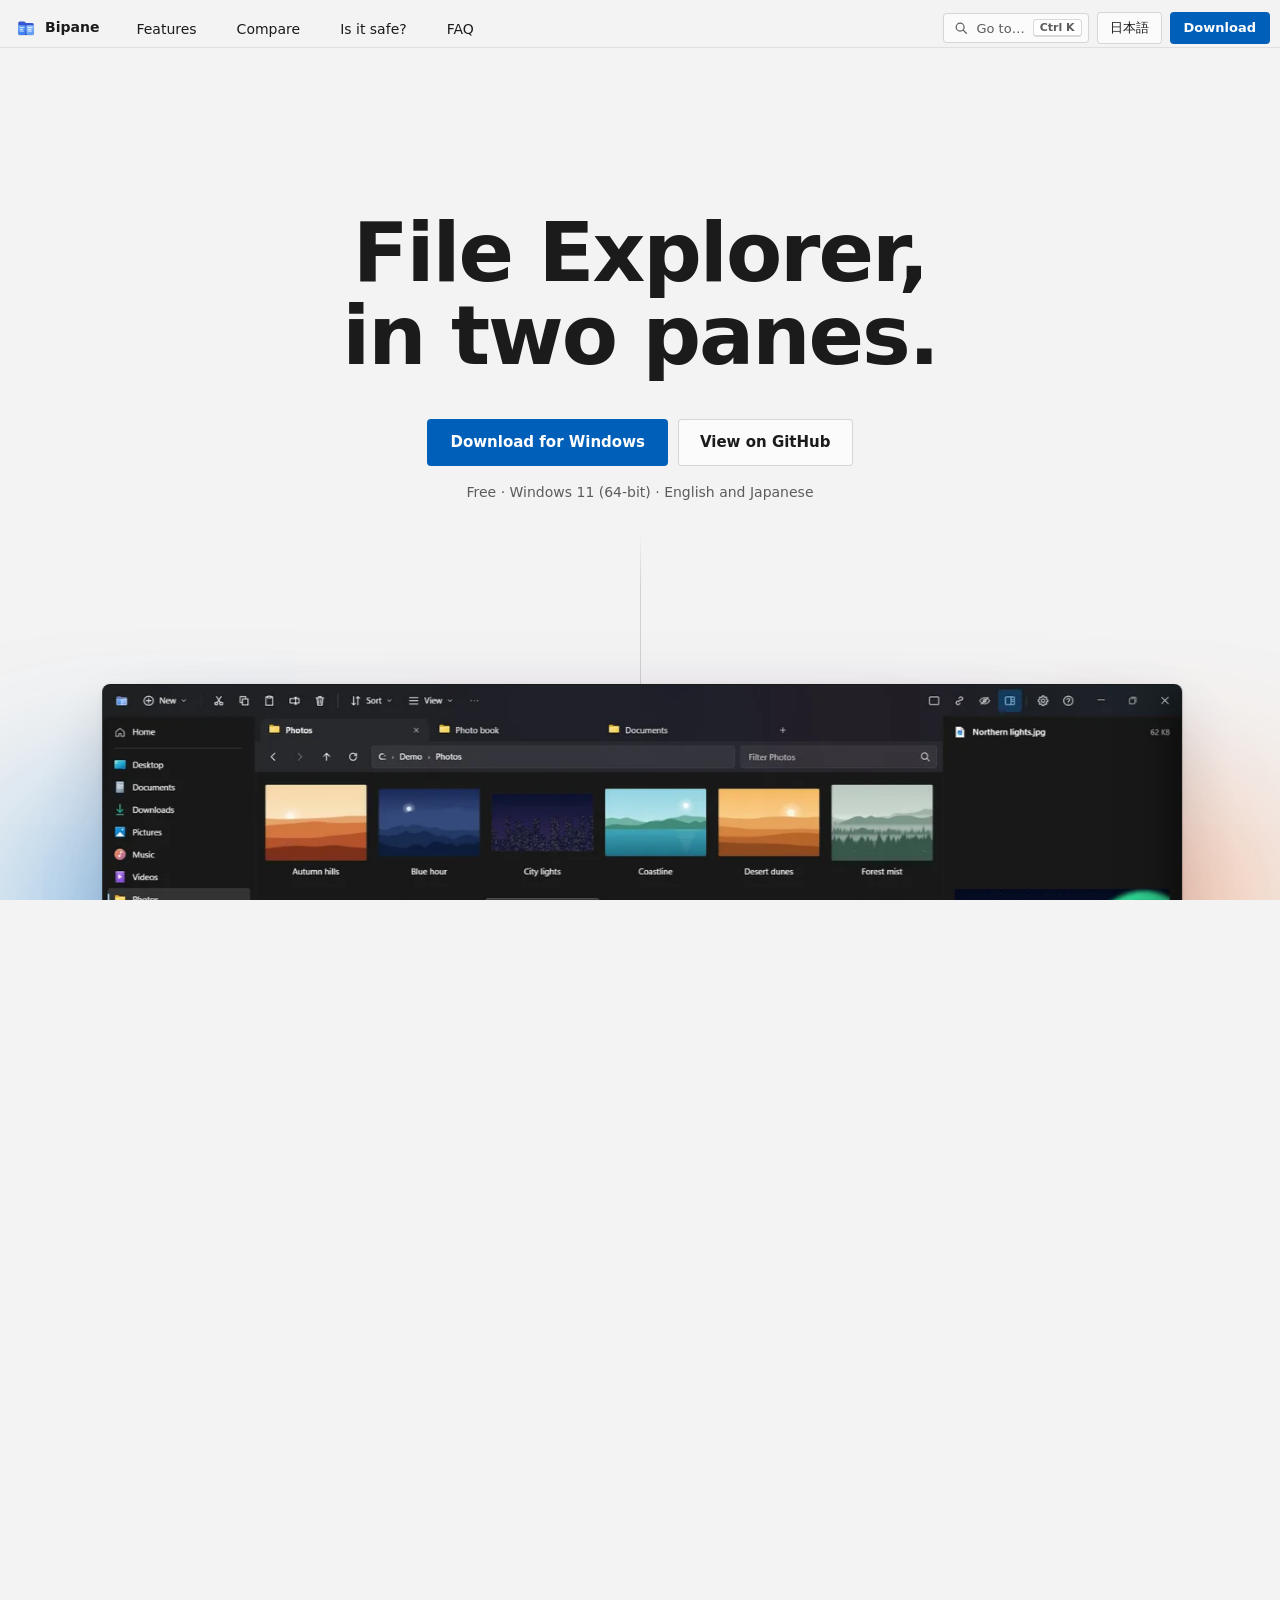
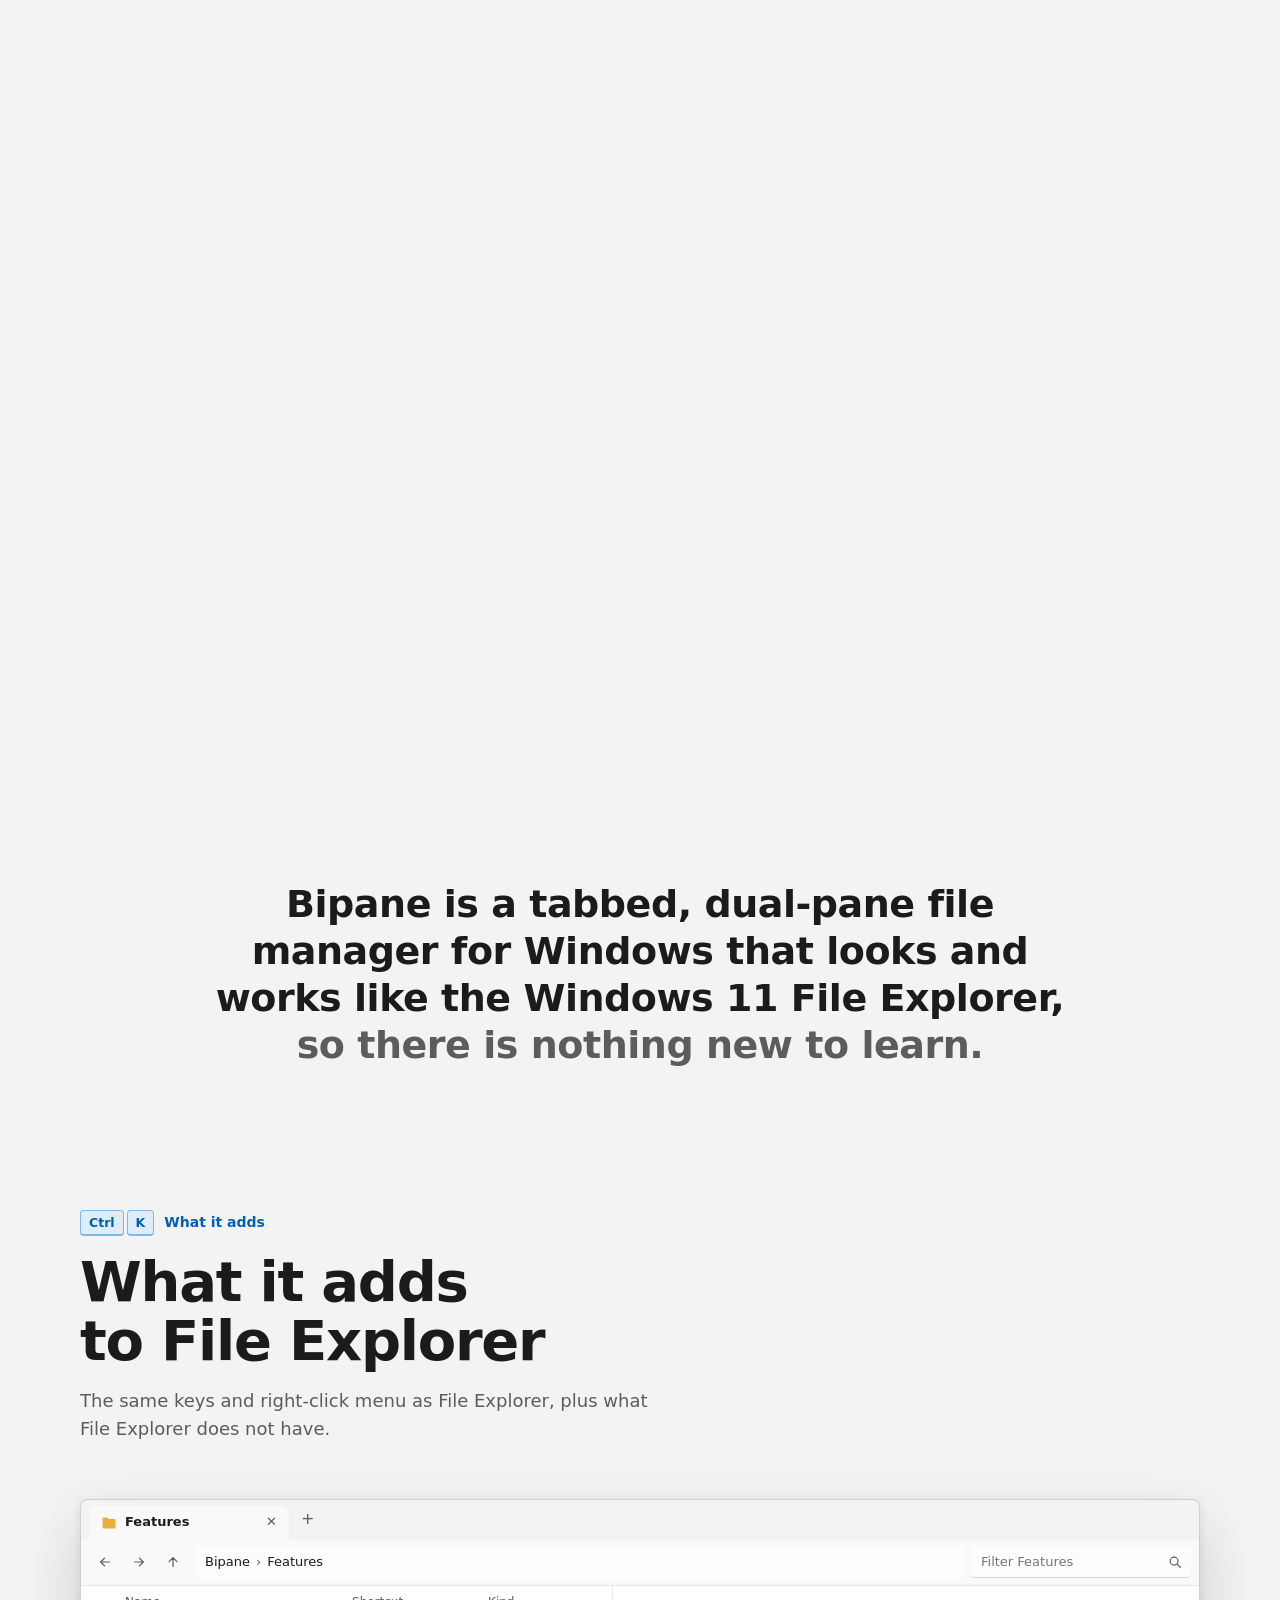
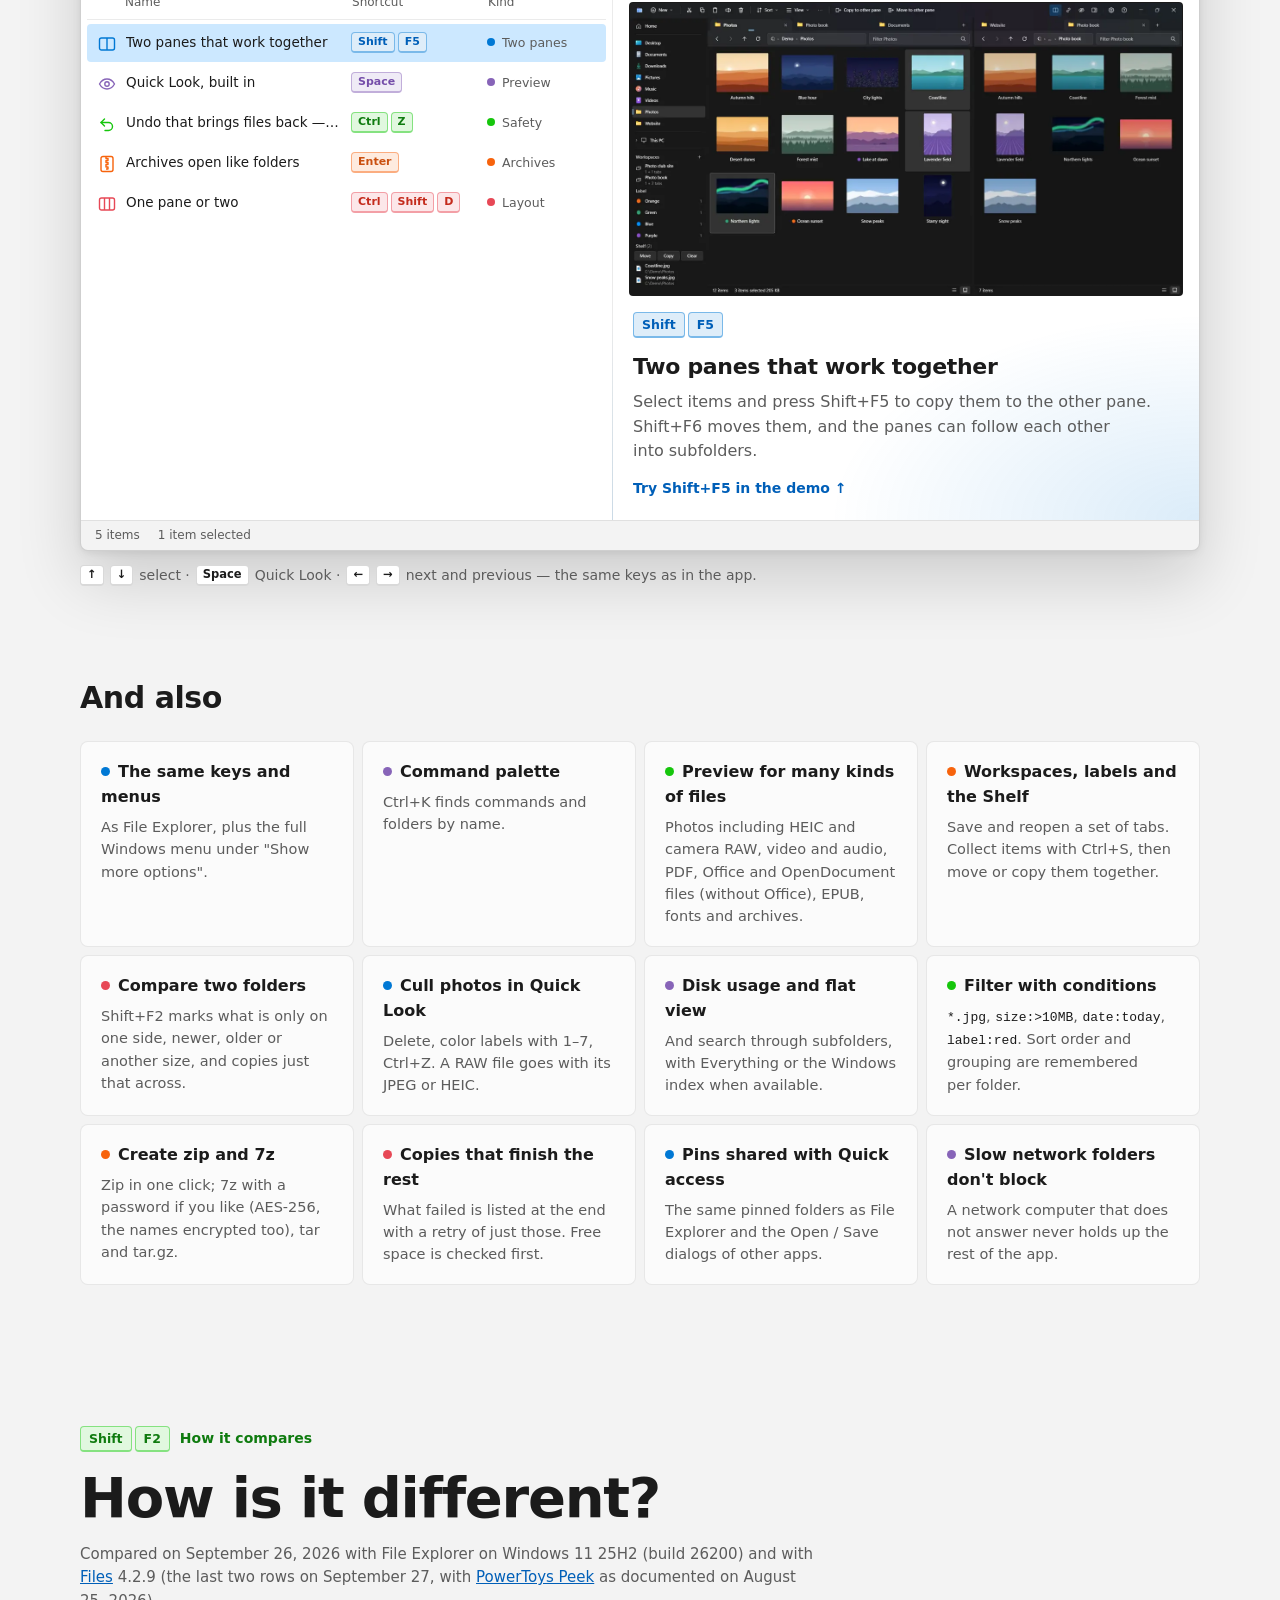
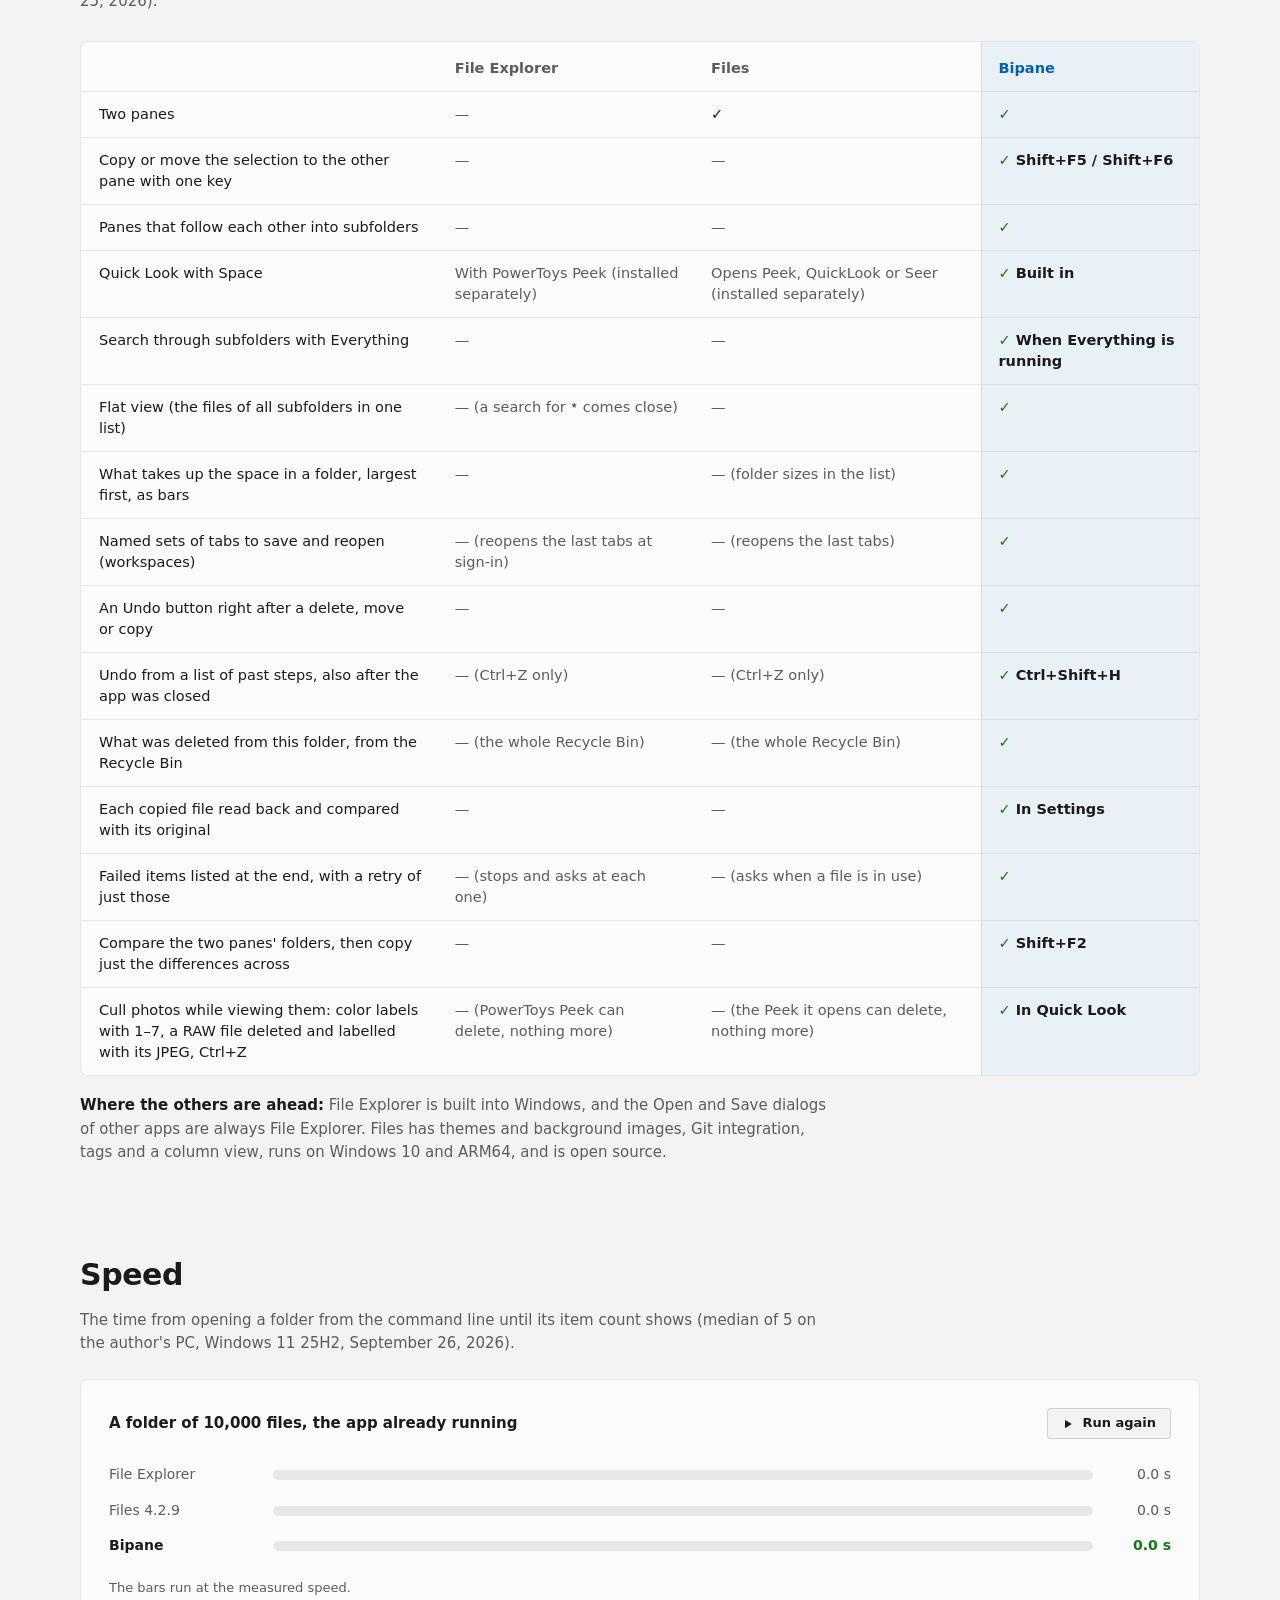
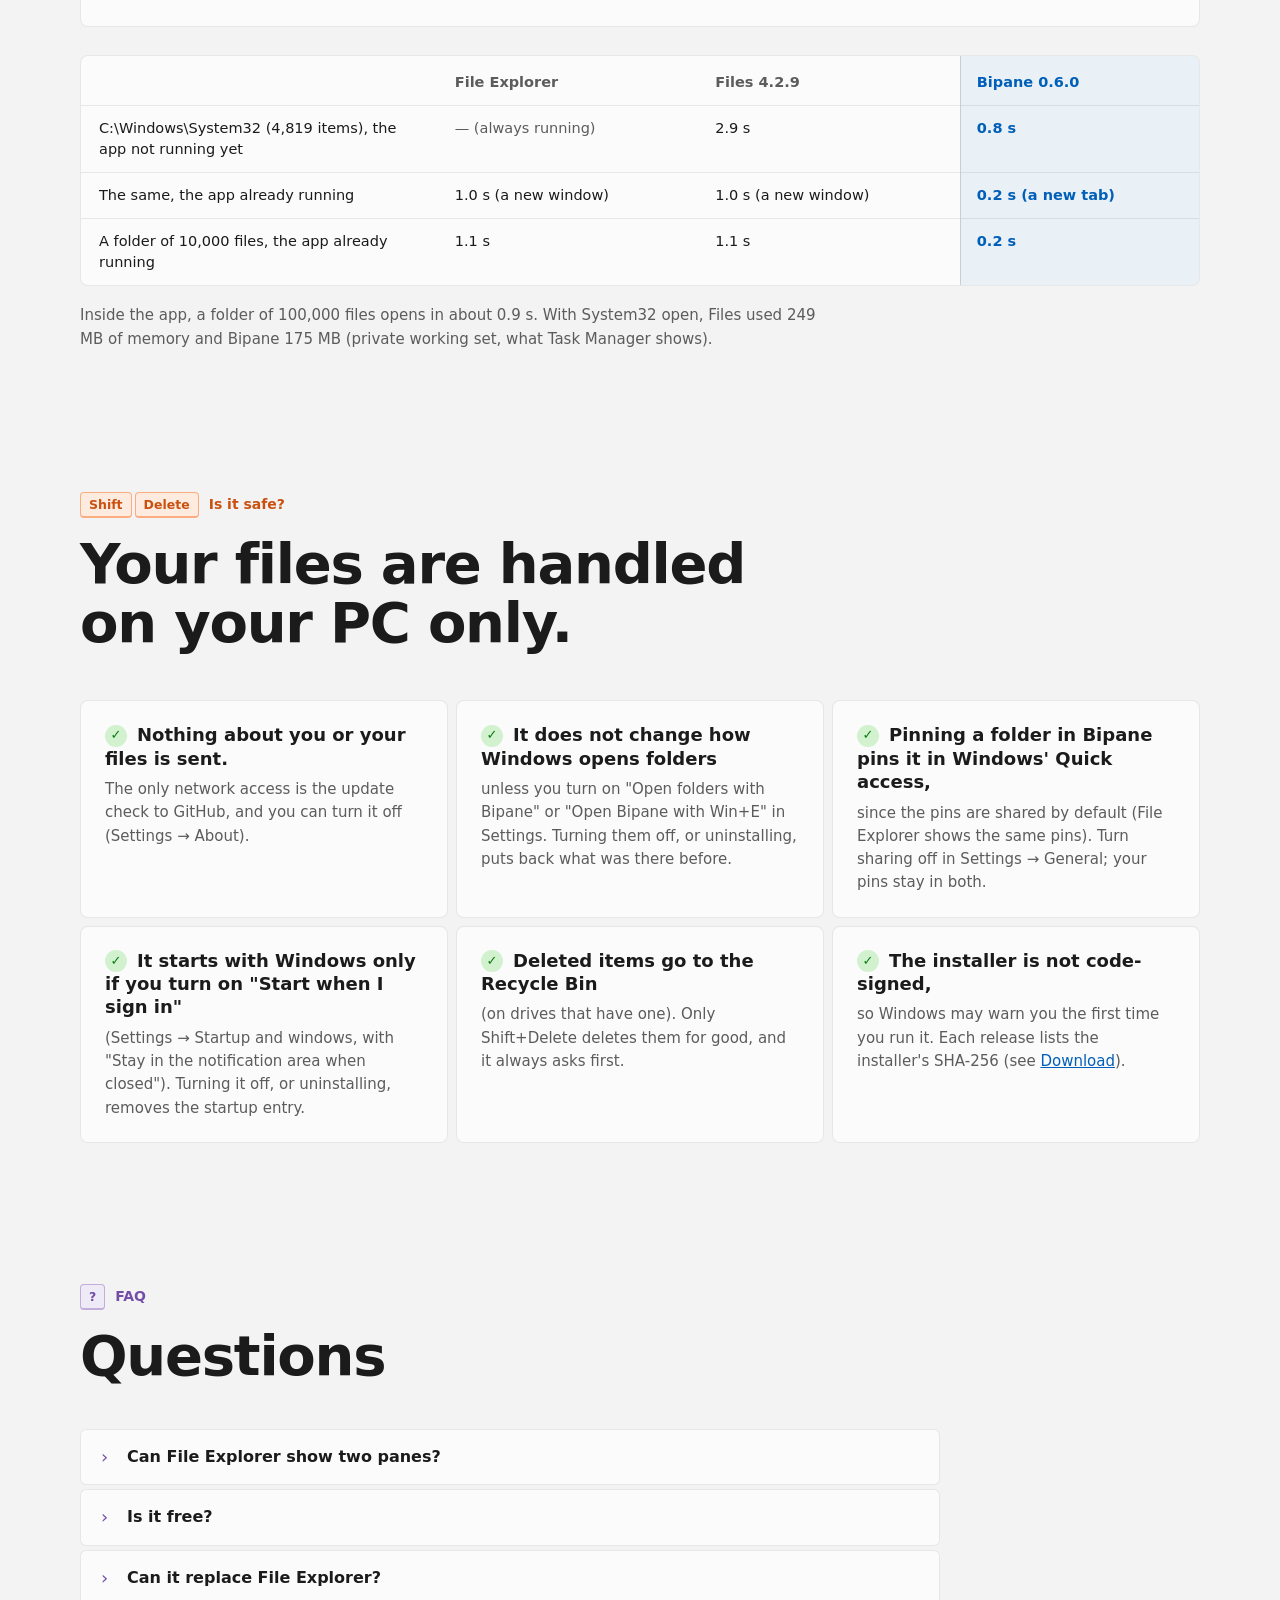
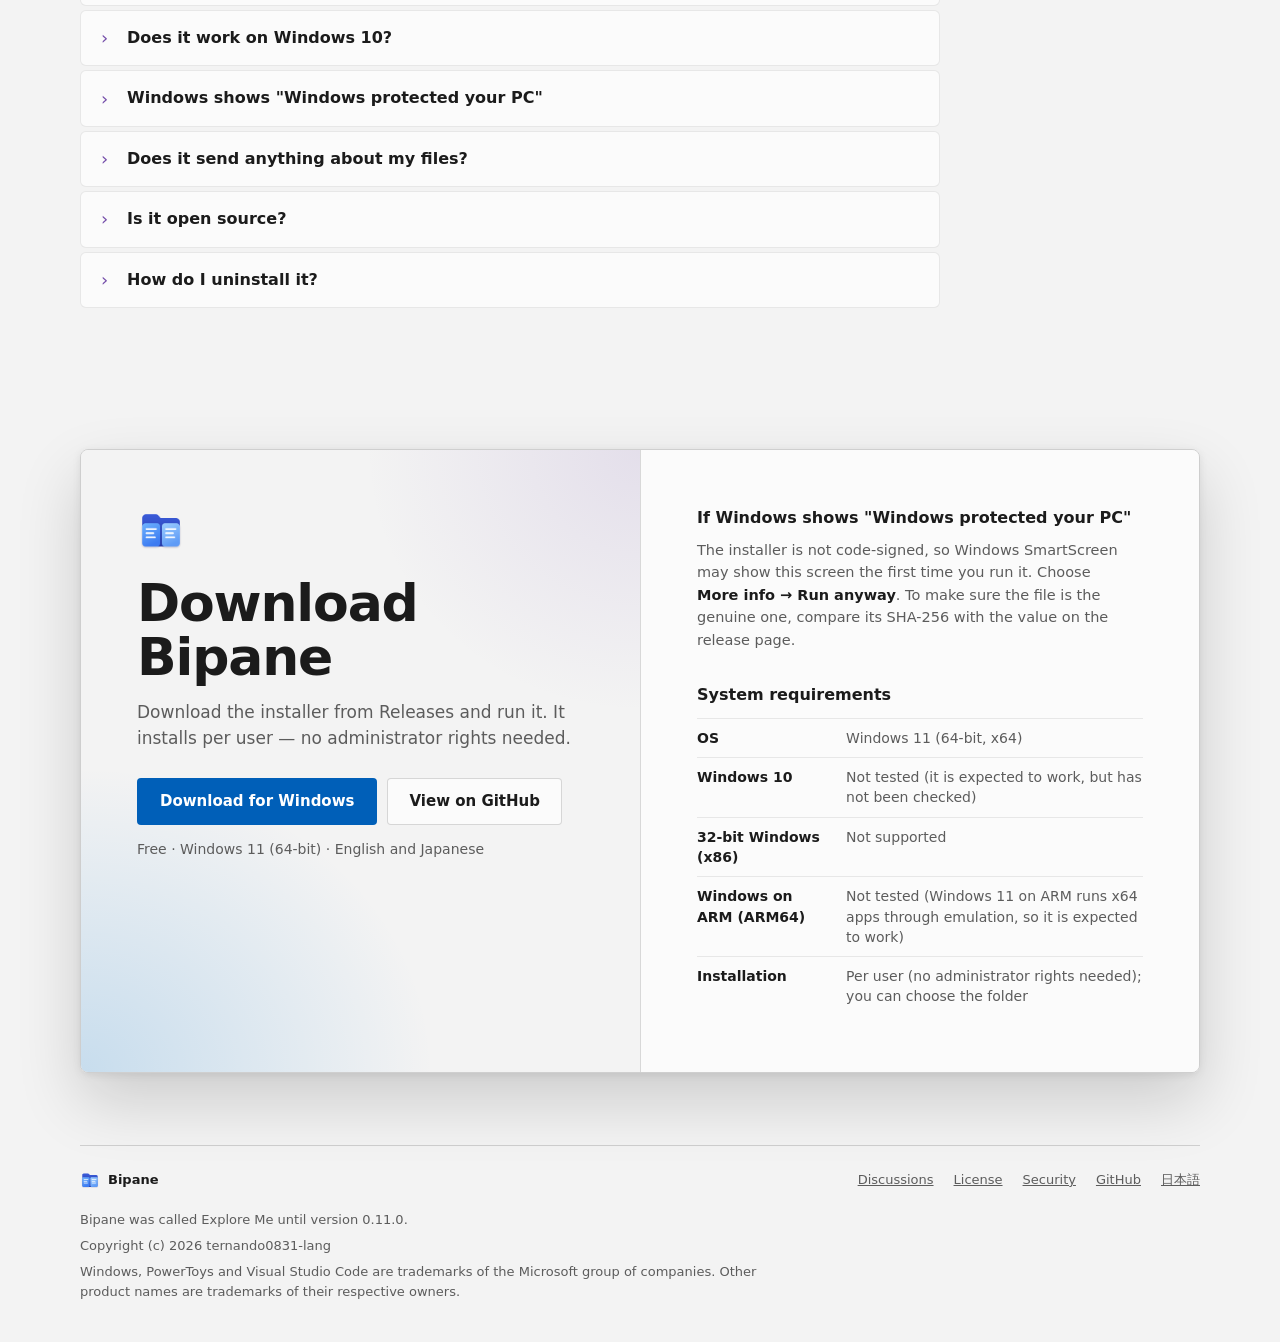
==== commit 81d839d2: "Explore Me is now Bipane (v0.11.0) The README, the terms of use (the name only, effective October 5," ====
--- a/docs/index.html
+++ b/docs/index.html
@@ -3,24 +3,24 @@
 <head>
 <meta charset="utf-8">
 <meta name="viewport" content="width=device-width, initial-scale=1">
-<title>Explore Me – File Explorer, in two panes. A free dual-pane file manager for Windows 11</title>
-<meta name="description" content="Explore Me is a free, tabbed, dual-pane file manager for Windows 11 that looks and works like File Explorer. Shift+F5 copies to the other pane, Space opens Quick Look, and Undo works even after the app was closed.">
-<link rel="canonical" href="https://ternando0831-lang.github.io/explore-me/">
-<link rel="alternate" hreflang="en" href="https://ternando0831-lang.github.io/explore-me/">
-<link rel="alternate" hreflang="ja" href="https://ternando0831-lang.github.io/explore-me/ja/">
-<link rel="alternate" hreflang="x-default" href="https://ternando0831-lang.github.io/explore-me/">
+<title>Bipane – File Explorer, in two panes. A free dual-pane file manager for Windows 11</title>
+<meta name="description" content="Bipane is a free, tabbed, dual-pane file manager for Windows 11 that looks and works like File Explorer. Shift+F5 copies to the other pane, Space opens Quick Look, and Undo works even after the app was closed.">
+<link rel="canonical" href="https://ternando0831-lang.github.io/bipane/">
+<link rel="alternate" hreflang="en" href="https://ternando0831-lang.github.io/bipane/">
+<link rel="alternate" hreflang="ja" href="https://ternando0831-lang.github.io/bipane/ja/">
+<link rel="alternate" hreflang="x-default" href="https://ternando0831-lang.github.io/bipane/">
 <meta name="color-scheme" content="light dark">
 <meta name="theme-color" content="#f3f3f3" media="(prefers-color-scheme: light)">
 <meta name="theme-color" content="#202020" media="(prefers-color-scheme: dark)">
 <meta property="og:type" content="website">
-<meta property="og:site_name" content="Explore Me">
-<meta property="og:title" content="Explore Me – File Explorer, in two panes.">
+<meta property="og:site_name" content="Bipane">
+<meta property="og:title" content="Bipane – File Explorer, in two panes.">
 <meta property="og:description" content="A free, tabbed, dual-pane file manager for Windows 11 that looks and works like File Explorer.">
-<meta property="og:url" content="https://ternando0831-lang.github.io/explore-me/">
-<meta property="og:image" content="https://ternando0831-lang.github.io/explore-me/og.png">
+<meta property="og:url" content="https://ternando0831-lang.github.io/bipane/">
+<meta property="og:image" content="https://ternando0831-lang.github.io/bipane/og.png">
 <meta property="og:image:width" content="1280">
 <meta property="og:image:height" content="640">
-<meta property="og:image:alt" content="Explore Me: File Explorer, in two panes.">
+<meta property="og:image:alt" content="Bipane: File Explorer, in two panes.">
 <meta property="og:locale" content="en_US">
 <meta property="og:locale:alternate" content="ja_JP">
 <meta name="twitter:card" content="summary_large_image">
@@ -39,16 +39,16 @@
 {
   "@context": "https://schema.org",
   "@type": "SoftwareApplication",
-  "name": "Explore Me",
+  "name": "Bipane",
   "description": "A tabbed, dual-pane file manager for Windows 11 that looks and works like File Explorer.",
-  "url": "https://ternando0831-lang.github.io/explore-me/",
-  "downloadUrl": "https://github.com/ternando0831-lang/explore-me/releases/latest",
+  "url": "https://ternando0831-lang.github.io/bipane/",
+  "downloadUrl": "https://github.com/ternando0831-lang/bipane/releases/latest",
   "operatingSystem": "Windows 11",
   "applicationCategory": "UtilitiesApplication",
   "applicationSubCategory": "File manager",
   "inLanguage": ["en", "ja"],
-  "image": "https://ternando0831-lang.github.io/explore-me/og.png",
-  "screenshot": "https://ternando0831-lang.github.io/explore-me/media/en/hero-dark-1920.webp",
+  "image": "https://ternando0831-lang.github.io/bipane/og.png",
+  "screenshot": "https://ternando0831-lang.github.io/bipane/media/en/hero-dark-1920.webp",
   "offers": { "@type": "Offer", "price": "0", "priceCurrency": "USD" },
   "author": { "@type": "Person", "name": "ternando0831-lang", "url": "https://github.com/ternando0831-lang" }
 }
@@ -76,7 +76,7 @@
 <a class="skip" href="#main">Skip to content</a>
 
 <header class="hdr">
-  <a class="brand" href="#top"><img src="icon-32.png" alt="" width="20" height="20"><span>Explore Me</span></a>
+  <a class="brand" href="#top"><img src="icon-32.png" alt="" width="20" height="20"><span>Bipane</span></a>
   <nav class="tabs" aria-label="Sections">
     <a href="#features">Features</a>
     <a href="#compare">Compare</a>
@@ -91,7 +91,7 @@
 </header>
 
 <main id="main">
-<section class="hero" id="top" aria-label="Explore Me">
+<section class="hero" id="top" aria-label="Bipane">
   <div class="stage">
     <div class="half" aria-hidden="true"></div>
     <div class="pdiv" aria-hidden="true"></div>
@@ -99,8 +99,8 @@
     <div class="hero-text">
       <h1>File Explorer,<br>in two panes.</h1>
       <div class="actions">
-        <a class="btn primary" href="https://github.com/ternando0831-lang/explore-me/releases/latest">Download for Windows</a>
-        <a class="btn secondary" href="https://github.com/ternando0831-lang/explore-me">View on GitHub</a>
+        <a class="btn primary" href="https://github.com/ternando0831-lang/bipane/releases/latest">Download for Windows</a>
+        <a class="btn secondary" href="https://github.com/ternando0831-lang/bipane">View on GitHub</a>
       </div>
       <p class="meta">Free · Windows 11 (64-bit) · English and Japanese</p>
     </div>
@@ -115,9 +115,9 @@
         <button type="button" class="key" aria-pressed="false" data-color="red" data-clip="layout" data-caption="Switching from two panes to one through the command palette, then hiding and showing the preview"><span class="kbds"><kbd>Ctrl</kbd><kbd>Shift</kbd><kbd>D</kbd></span>One or two panes</button>
       </div>
 
-      <div class="win" tabindex="0" role="application" aria-label="A recording of Explore Me. Space: Quick Look. Shift+F5: copy to the other pane. Ctrl+Z: undo. Enter: open an archive. Ctrl+Shift+D: one or two panes.">
+      <div class="win" tabindex="0" role="application" aria-label="A recording of Bipane. Space: Quick Look. Shift+F5: copy to the other pane. Ctrl+Z: undo. Enter: open an archive. Ctrl+Shift+D: one or two panes.">
         <img class="one" src="media/en/single-1920.webp" srcset="media/en/single-1280.webp 1280w, media/en/single-1920.webp 1920w" sizes="(min-width: 1140px) 1080px, 94vw" width="1920" height="1020" fetchpriority="high" alt="">
-        <img class="two-l" src="media/en/hero-dark-1920.webp" srcset="media/en/hero-dark-1280.webp 1280w, media/en/hero-dark-1920.webp 1920w" sizes="(min-width: 1140px) 1080px, 94vw" width="1920" height="1020" fetchpriority="high" alt="Explore Me in two panes: photo thumbnails on the left, a website project on the right, and a preview of the selected photo">
+        <img class="two-l" src="media/en/hero-dark-1920.webp" srcset="media/en/hero-dark-1280.webp 1280w, media/en/hero-dark-1920.webp 1920w" sizes="(min-width: 1140px) 1080px, 94vw" width="1920" height="1020" fetchpriority="high" alt="Bipane in two panes: photo thumbnails on the left, a website project on the right, and a preview of the selected photo">
         <div class="two-r" aria-hidden="true"><img src="media/en/hero-dark-1920.webp" srcset="media/en/hero-dark-1280.webp 1280w, media/en/hero-dark-1920.webp 1920w" sizes="(min-width: 1140px) 1080px, 94vw" width="1920" height="1020" alt=""></div>
         <video data-clip="quicklook" data-src="media/en/quicklook.mp4" muted loop playsinline preload="none" aria-hidden="true"></video>
         <video data-clip="copy" data-src="media/en/copy.mp4" muted loop playsinline preload="none" aria-hidden="true"></video>
@@ -134,7 +134,7 @@
 <div class="wrap">
 
 <section class="block">
-  <p class="statement" data-reveal>Explore Me is a tabbed, dual-pane file manager for Windows that looks and works like the Windows 11 File Explorer, <span>so there is nothing new to learn.</span></p>
+  <p class="statement" data-reveal>Bipane is a tabbed, dual-pane file manager for Windows that looks and works like the Windows 11 File Explorer, <span>so there is nothing new to learn.</span></p>
 </section>
 
 <section class="block" id="features" aria-labelledby="features-h">
@@ -147,7 +147,7 @@
       <div class="xp-tabs" aria-hidden="true"><span class="xp-tab"><svg width="16" height="16"><use href="#i-folder"/></svg>Features<span class="x">✕</span></span><span class="plus">+</span></div>
       <div class="xp-addr">
         <span class="nav" aria-hidden="true"><span><svg width="14" height="14"><use href="#i-left"/></svg></span><span><svg width="14" height="14"><use href="#i-right"/></svg></span><span><svg width="14" height="14"><use href="#i-up"/></svg></span></span>
-        <span class="xp-crumbs" aria-hidden="true">Explore Me <i>›</i> Features</span>
+        <span class="xp-crumbs" aria-hidden="true">Bipane <i>›</i> Features</span>
         <label class="xp-filter"><input type="search" placeholder="Filter Features" aria-label="Filter the features"><svg width="14" height="14" aria-hidden="true"><use href="#i-search"/></svg></label>
       </div>
     </div>
@@ -235,7 +235,7 @@
   <p class="note" data-reveal>Compared on September 26, 2026 with File Explorer on Windows 11 25H2 (build 26200) and with <a href="https://files.community">Files</a> 4.2.9 (the last two rows on September 27, with <a href="https://learn.microsoft.com/windows/powertoys/peek">PowerToys Peek</a> as documented on August 25, 2026).</p>
   <div class="table" data-reveal>
     <table>
-      <thead><tr><th scope="col"><span class="vh">Feature</span></th><th scope="col">File Explorer</th><th scope="col">Files</th><th scope="col" class="us">Explore Me</th></tr></thead>
+      <thead><tr><th scope="col"><span class="vh">Feature</span></th><th scope="col">File Explorer</th><th scope="col">Files</th><th scope="col" class="us">Bipane</th></tr></thead>
       <tbody>
         <tr><th scope="row">Two panes</th><td>—</td><td class="n">✓</td><td class="us"><i>✓</i></td></tr>
         <tr><th scope="row">Copy or move the selection to the other pane with one key</th><td>—</td><td>—</td><td class="us"><i>✓</i> Shift+F5 / Shift+F6</td></tr>
@@ -263,12 +263,12 @@
     <div class="race-head"><p>A folder of 10,000 files, the app already running</p><button type="button"><svg width="12" height="12" aria-hidden="true"><use href="#i-play"/></svg>Run again</button></div>
     <div class="lane" style="--t: 1.1s" data-t="1.1"><span class="nm">File Explorer</span><span class="bar"><i></i></span><span class="tm">1.1 s</span></div>
     <div class="lane" style="--t: 1.1s" data-t="1.1"><span class="nm">Files 4.2.9</span><span class="bar"><i></i></span><span class="tm">1.1 s</span></div>
-    <div class="lane me" style="--t: .2s" data-t="0.2"><span class="nm">Explore Me</span><span class="bar"><i></i></span><span class="tm">0.2 s</span></div>
+    <div class="lane me" style="--t: .2s" data-t="0.2"><span class="nm">Bipane</span><span class="bar"><i></i></span><span class="tm">0.2 s</span></div>
     <p class="note">The bars run at the measured speed.</p>
   </div>
   <div class="table speed" data-reveal>
     <table>
-      <thead><tr><th scope="col"><span class="vh">Folder</span></th><th scope="col">File Explorer</th><th scope="col">Files 4.2.9</th><th scope="col" class="us">Explore Me 0.6.0</th></tr></thead>
+      <thead><tr><th scope="col"><span class="vh">Folder</span></th><th scope="col">File Explorer</th><th scope="col">Files 4.2.9</th><th scope="col" class="us">Bipane 0.6.0</th></tr></thead>
       <tbody>
         <tr><th scope="row">C:\Windows\System32 (4,819 items), the app not running yet</th><td>— (always running)</td><td class="n">2.9 s</td><td class="us">0.8 s</td></tr>
         <tr><th scope="row">The same, the app already running</th><td class="n">1.0 s (a new window)</td><td class="n">1.0 s (a new window)</td><td class="us">0.2 s (a new tab)</td></tr>
@@ -276,7 +276,7 @@
       </tbody>
     </table>
   </div>
-  <p class="note" data-reveal>Inside the app, a folder of 100,000 files opens in about 0.9 s. With System32 open, Files used 249 MB of memory and Explore Me 175 MB (private working set, what Task Manager shows).</p>
+  <p class="note" data-reveal>Inside the app, a folder of 100,000 files opens in about 0.9 s. With System32 open, Files used 249 MB of memory and Bipane 175 MB (private working set, what Task Manager shows).</p>
 </section>
 
 <section class="block" id="safe" aria-labelledby="safe-h">
@@ -284,8 +284,8 @@
   <h2 id="safe-h" data-reveal>Your files are handled on your PC only.</h2>
   <ul class="checks" data-reveal>
     <li><h3>Nothing about you or your files is sent.</h3><p>The only network access is the update check to GitHub, and you can turn it off (Settings → About).</p></li>
-    <li><h3>It does not change how Windows opens folders</h3><p>unless you turn on "Open folders with Explore Me" or "Open Explore Me with Win+E" in Settings. Turning them off, or uninstalling, puts back what was there before.</p></li>
-    <li><h3>Pinning a folder in Explore Me pins it in Windows' Quick access,</h3><p>since the pins are shared by default (File Explorer shows the same pins). Turn sharing off in Settings → General; your pins stay in both.</p></li>
+    <li><h3>It does not change how Windows opens folders</h3><p>unless you turn on "Open folders with Bipane" or "Open Bipane with Win+E" in Settings. Turning them off, or uninstalling, puts back what was there before.</p></li>
+    <li><h3>Pinning a folder in Bipane pins it in Windows' Quick access,</h3><p>since the pins are shared by default (File Explorer shows the same pins). Turn sharing off in Settings → General; your pins stay in both.</p></li>
     <li><h3>It starts with Windows only if you turn on "Start when I sign in"</h3><p>(Settings → Startup and windows, with "Stay in the notification area when closed"). Turning it off, or uninstalling, removes the startup entry.</p></li>
     <li><h3>Deleted items go to the Recycle Bin</h3><p>(on drives that have one). Only Shift+Delete deletes them for good, and it always asks first.</p></li>
     <li><h3>The installer is not code-signed,</h3><p>so Windows may warn you the first time you run it. Each release lists the installer's SHA-256 (see <a href="#download">Download</a>).</p></li>
@@ -296,14 +296,14 @@
   <p class="label" data-color="purple" data-reveal><kbd>?</kbd>FAQ</p>
   <h2 id="faq-h" data-reveal>Questions</h2>
   <div class="faq" data-reveal>
-    <details><summary><h3>Can File Explorer show two panes?</h3></summary><p>File Explorer itself has no two-pane view. Explore Me looks and works like File Explorer and shows two panes side by side, each with its own tabs. Shift+F5 copies and Shift+F6 moves the selection to the other pane.</p></details>
-    <details><summary><h3>Is it free?</h3></summary><p>Yes. Free for personal and business use. Redistribution and modification are not permitted. See the <a href="https://github.com/ternando0831-lang/explore-me/blob/main/LICENSE">License</a>.</p></details>
-    <details><summary><h3>Can it replace File Explorer?</h3></summary><p>For opening folders, yes: turn on "Open folders with Explore Me" and "Open Explore Me with Win+E" in Settings (Win+E takes effect once you sign in again). The Open and Save dialogs of other apps are always File Explorer. Turning the settings off, or uninstalling, puts back what was there before.</p></details>
+    <details><summary><h3>Can File Explorer show two panes?</h3></summary><p>File Explorer itself has no two-pane view. Bipane looks and works like File Explorer and shows two panes side by side, each with its own tabs. Shift+F5 copies and Shift+F6 moves the selection to the other pane.</p></details>
+    <details><summary><h3>Is it free?</h3></summary><p>Yes. Free for personal and business use. Redistribution and modification are not permitted. See the <a href="https://github.com/ternando0831-lang/bipane/blob/main/LICENSE">License</a>.</p></details>
+    <details><summary><h3>Can it replace File Explorer?</h3></summary><p>For opening folders, yes: turn on "Open folders with Bipane" and "Open Bipane with Win+E" in Settings (Win+E takes effect once you sign in again). The Open and Save dialogs of other apps are always File Explorer. Turning the settings off, or uninstalling, puts back what was there before.</p></details>
     <details><summary><h3>Does it work on Windows 10?</h3></summary><p>Not tested. It is expected to work, but has not been checked. 32-bit Windows is not supported.</p></details>
     <details><summary><h3>Windows shows "Windows protected your PC"</h3></summary><p>The installer is not code-signed, so Windows SmartScreen may show this screen the first time you run it. Choose <strong>More info → Run anyway</strong>. To make sure the file is the genuine one, compare its SHA-256 with the value on the release page.</p></details>
     <details><summary><h3>Does it send anything about my files?</h3></summary><p>No. Your files are handled on your PC only. The only network access is the update check to GitHub, which you can turn off in Settings → About. No usage data is sent.</p></details>
     <details><summary><h3>Is it open source?</h3></summary><p>No. It is free, but the source code is not published. The source code of the bundled 7-Zip (GNU LGPL) is attached to each release.</p></details>
-    <details><summary><h3>How do I uninstall it?</h3></summary><p>From Windows Settings → Apps → Installed apps. If "Open folders with Explore Me" or "Open Explore Me with Win+E" was on, File Explorer takes them back. If "Start when I sign in" was on, the startup entry is removed. Folders pinned to Quick access stay pinned in File Explorer.</p></details>
+    <details><summary><h3>How do I uninstall it?</h3></summary><p>From Windows Settings → Apps → Installed apps. If "Open folders with Bipane" or "Open Bipane with Win+E" was on, File Explorer takes them back. If "Start when I sign in" was on, the startup entry is removed. Folders pinned to Quick access stay pinned in File Explorer.</p></details>
   </div>
 </section>
 
@@ -311,11 +311,11 @@
   <div class="dl" data-reveal>
     <div class="l">
       <img src="icon-256.png" alt="" width="48" height="48">
-      <h2 id="download-h">Download Explore Me</h2>
+      <h2 id="download-h">Download Bipane</h2>
       <p class="lede">Download the installer from Releases and run it. It installs per user — no administrator rights needed.</p>
       <div class="btns">
-        <a class="btn primary" href="https://github.com/ternando0831-lang/explore-me/releases/latest">Download for Windows</a>
-        <a class="btn secondary" href="https://github.com/ternando0831-lang/explore-me">View on GitHub</a>
+        <a class="btn primary" href="https://github.com/ternando0831-lang/bipane/releases/latest">Download for Windows</a>
+        <a class="btn secondary" href="https://github.com/ternando0831-lang/bipane">View on GitHub</a>
       </div>
       <p class="meta">Free · Windows 11 (64-bit) · English and Japanese</p>
     </div>
@@ -345,15 +345,16 @@
 
 <footer class="foot">
   <div class="row">
-    <div class="name"><img src="icon-32.png" alt="" width="20" height="20">Explore Me</div>
+    <div class="name"><img src="icon-32.png" alt="" width="20" height="20">Bipane</div>
     <nav aria-label="Project">
-      <a href="https://github.com/ternando0831-lang/explore-me/discussions">Discussions</a>
-      <a href="https://github.com/ternando0831-lang/explore-me/blob/main/LICENSE">License</a>
-      <a href="https://github.com/ternando0831-lang/explore-me/security">Security</a>
-      <a href="https://github.com/ternando0831-lang/explore-me">GitHub</a>
+      <a href="https://github.com/ternando0831-lang/bipane/discussions">Discussions</a>
+      <a href="https://github.com/ternando0831-lang/bipane/blob/main/LICENSE">License</a>
+      <a href="https://github.com/ternando0831-lang/bipane/security">Security</a>
+      <a href="https://github.com/ternando0831-lang/bipane">GitHub</a>
       <a href="ja/" lang="ja" hreflang="ja">日本語</a>
     </nav>
   </div>
+  <p>Bipane was called Explore Me until version 0.11.0.</p>
   <p>Copyright (c) 2026 ternando0831-lang</p>
   <p>Windows, PowerToys and Visual Studio Code are trademarks of the Microsoft group of companies. Other product names are trademarks of their respective owners.</p>
 </footer>
@@ -382,9 +383,9 @@
     <li role="option" data-play="undo">Demo: Undo<small>Ctrl+Z</small></li>
     <li role="option" data-play="archive">Demo: Open an archive<small>Enter</small></li>
     <li role="option" data-play="layout">Demo: One or two panes<small>Ctrl+Shift+D</small></li>
-    <li role="option" data-href="https://github.com/ternando0831-lang/explore-me/releases/latest">Download for Windows<small>GitHub Releases</small></li>
-    <li role="option" data-href="https://github.com/ternando0831-lang/explore-me">View on GitHub<small>github.com</small></li>
-    <li role="option" data-href="https://github.com/ternando0831-lang/explore-me/discussions">Ask a question<small>Discussions</small></li>
+    <li role="option" data-href="https://github.com/ternando0831-lang/bipane/releases/latest">Download for Windows<small>GitHub Releases</small></li>
+    <li role="option" data-href="https://github.com/ternando0831-lang/bipane">View on GitHub<small>github.com</small></li>
+    <li role="option" data-href="https://github.com/ternando0831-lang/bipane/discussions">Ask a question<small>Discussions</small></li>
     <li role="option" data-href="ja/" lang="ja">日本語<small lang="en">Language</small></li>
   </ul>
   <div class="pal-foot"><span><kbd>↑</kbd> <kbd>↓</kbd> move</span><span><kbd>Enter</kbd> go</span><span><kbd>Esc</kbd> close</span></div>
--- a/docs/style.css
+++ b/docs/style.css
@@ -1,4 +1,4 @@
-/* Explore Me — product page. Design: Claude Design "ExploreMe-v4".
+/* Bipane — product page. Design: Claude Design "ExploreMe-v4".
    The theme is the product itself: two panes. The page is split by the same thin line
    as the app's panes; on wide screens the window rises as one pane and opens into two,
    then becomes a demo driven by the app's own keys. Colors follow Windows 11 (Mica and
@@ -338,7 +338,7 @@
 .feature.wide .clip { width: 100%; }
 
 /* ---------- Features explorer (built by site.js from the feature cards above) ----------
-   A small Explore Me window: the features are files on the left, the right pane previews
+   A small Bipane window: the features are files on the left, the right pane previews
    the selected one, Space opens it big (Quick Look). Without JavaScript the cards stay. */
 
 :root {
@@ -665,7 +665,7 @@
   background: var(--c); vertical-align: 1px;
 }
 
-/* Compare: green checks; the race: Explore Me in color */
+/* Compare: green checks; the race: Bipane in color */
 td.us i { color: var(--t-green); }
 .lane.me .bar i { background: linear-gradient(90deg, var(--l-blue), var(--l-green)); }
 .lane.me .tm { color: var(--t-green); }
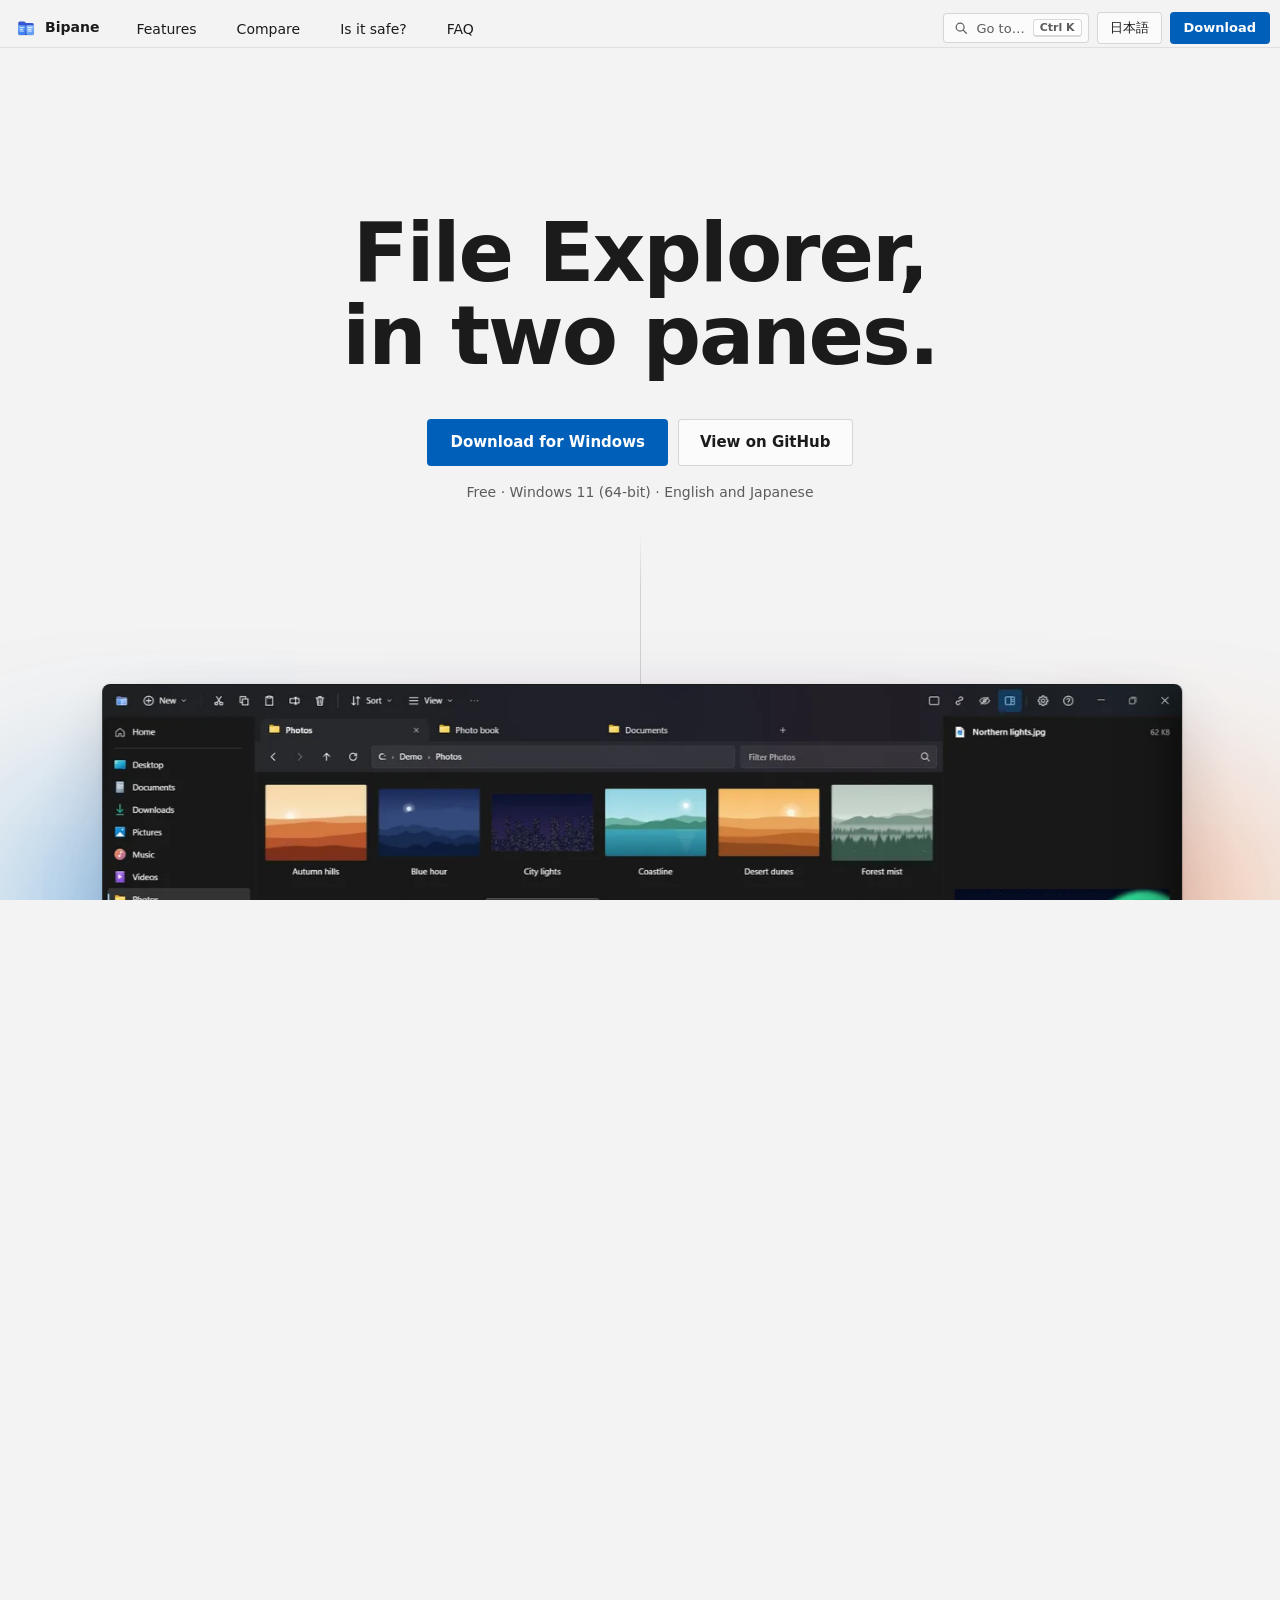
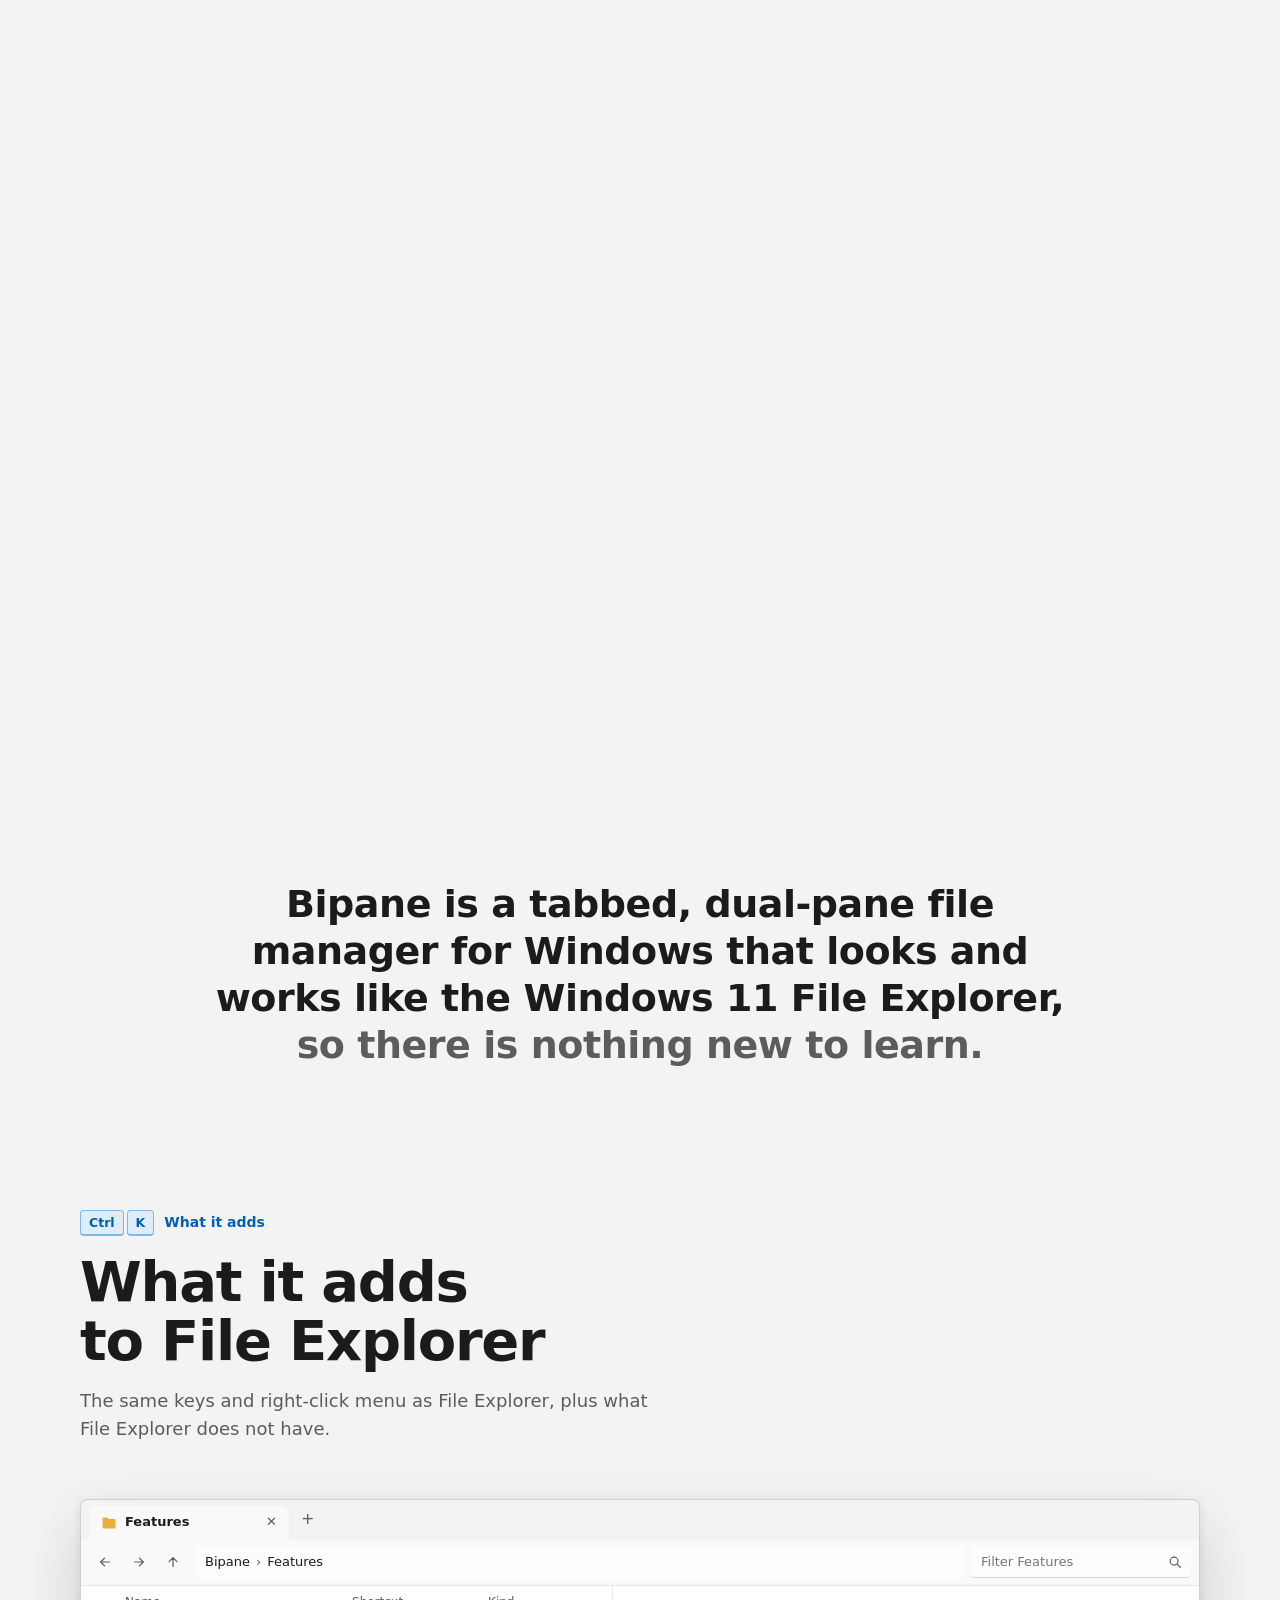
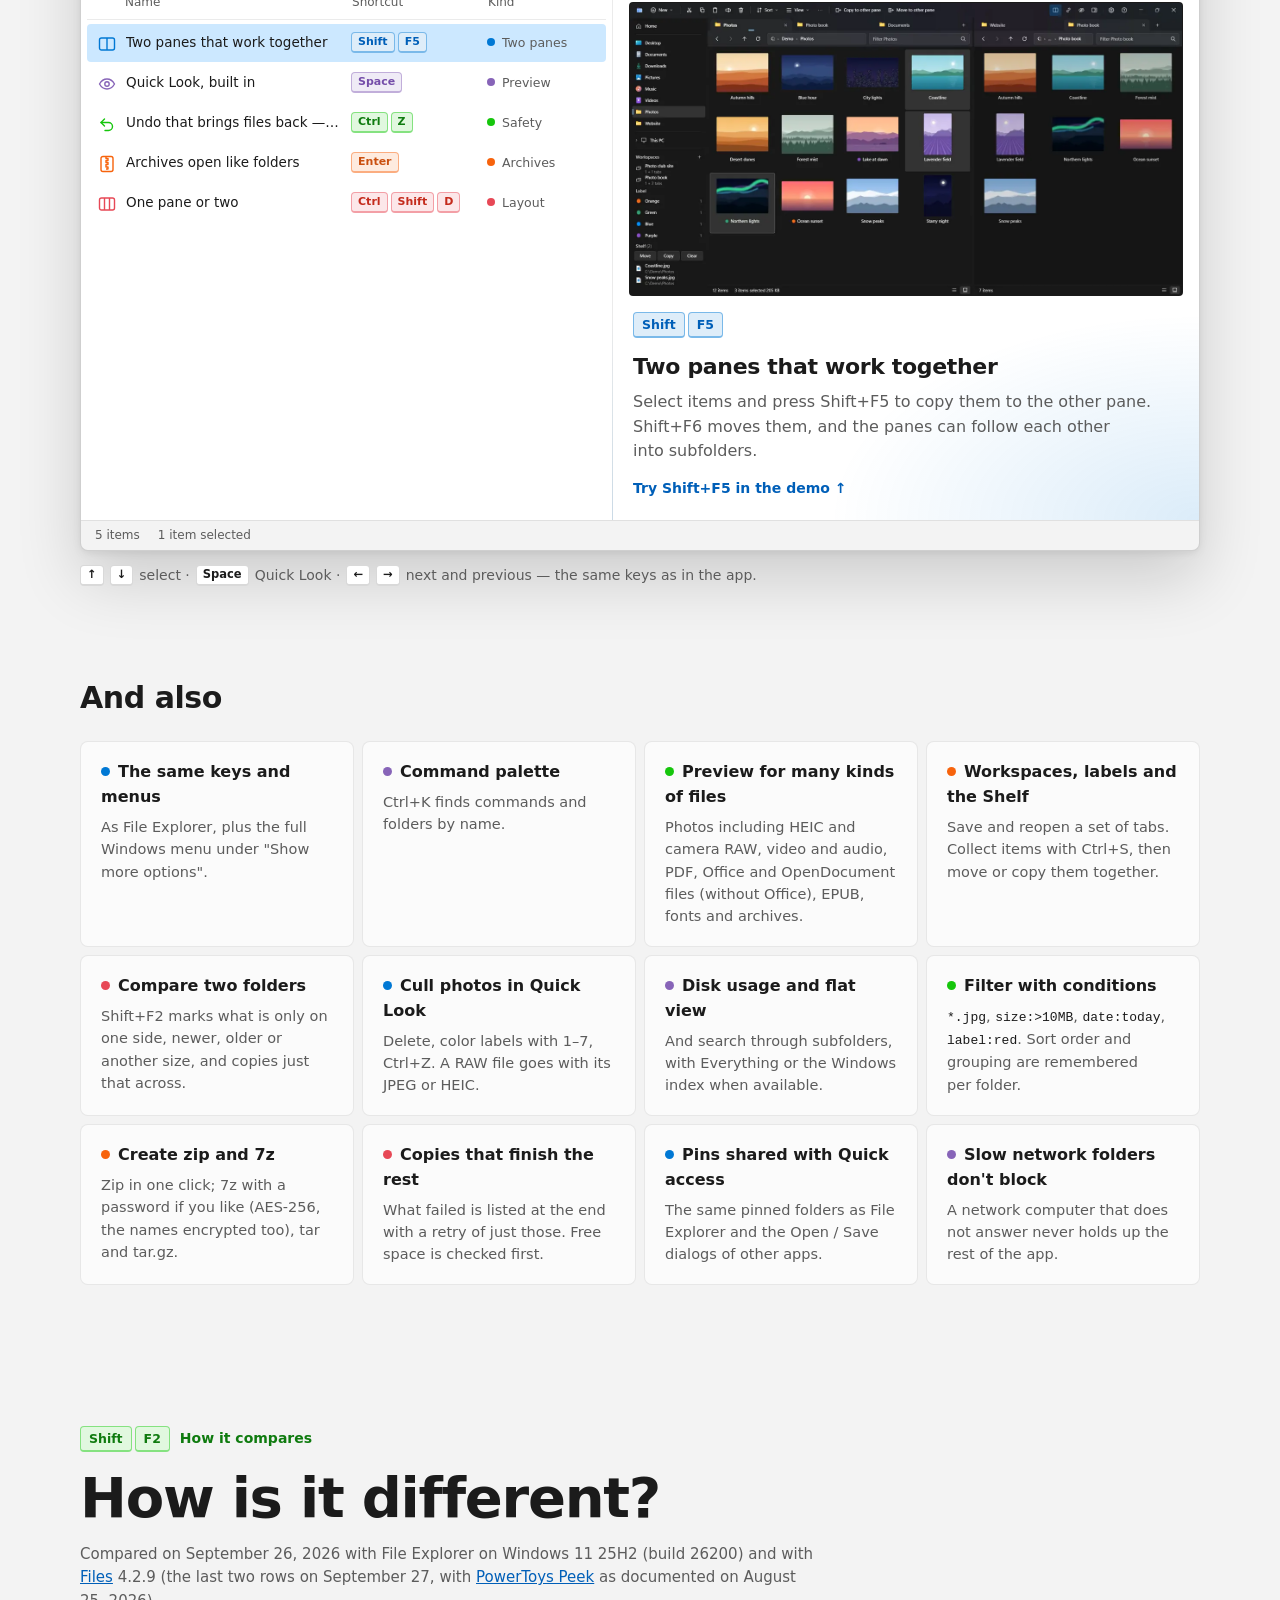
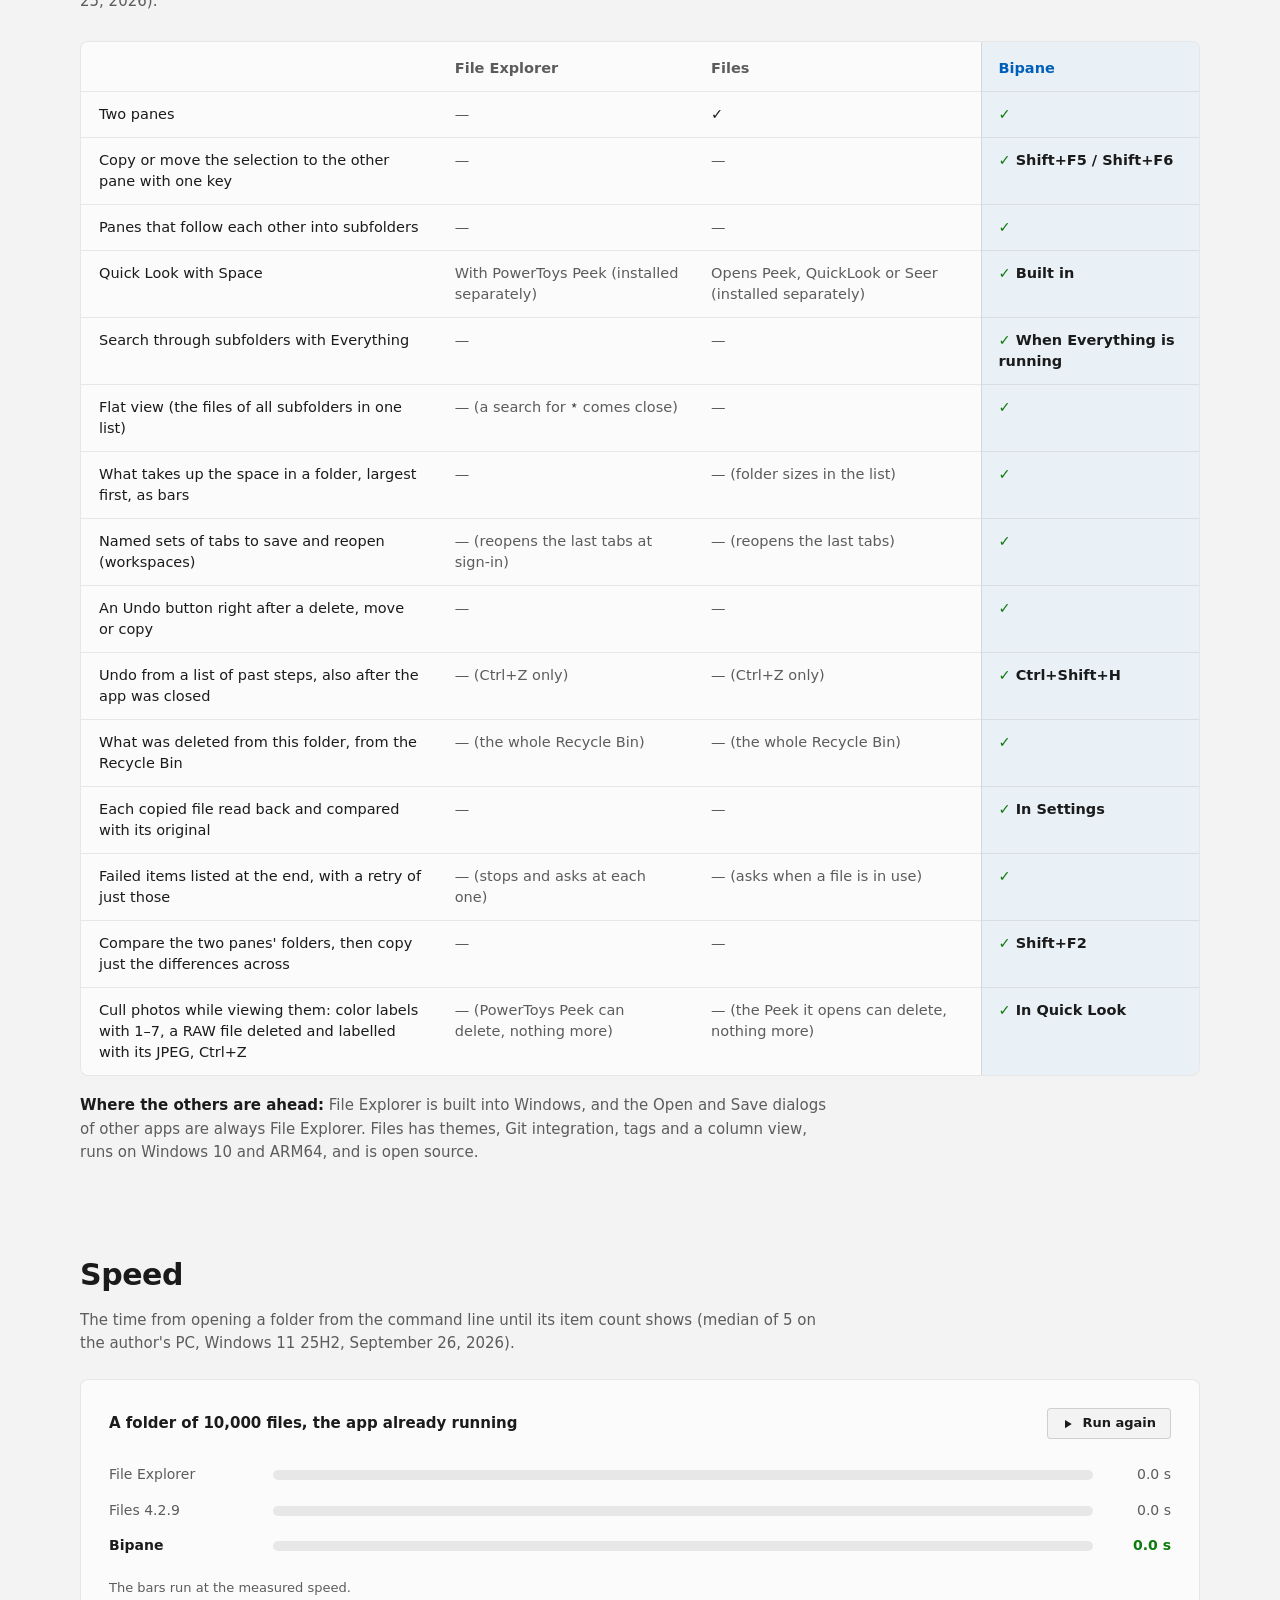
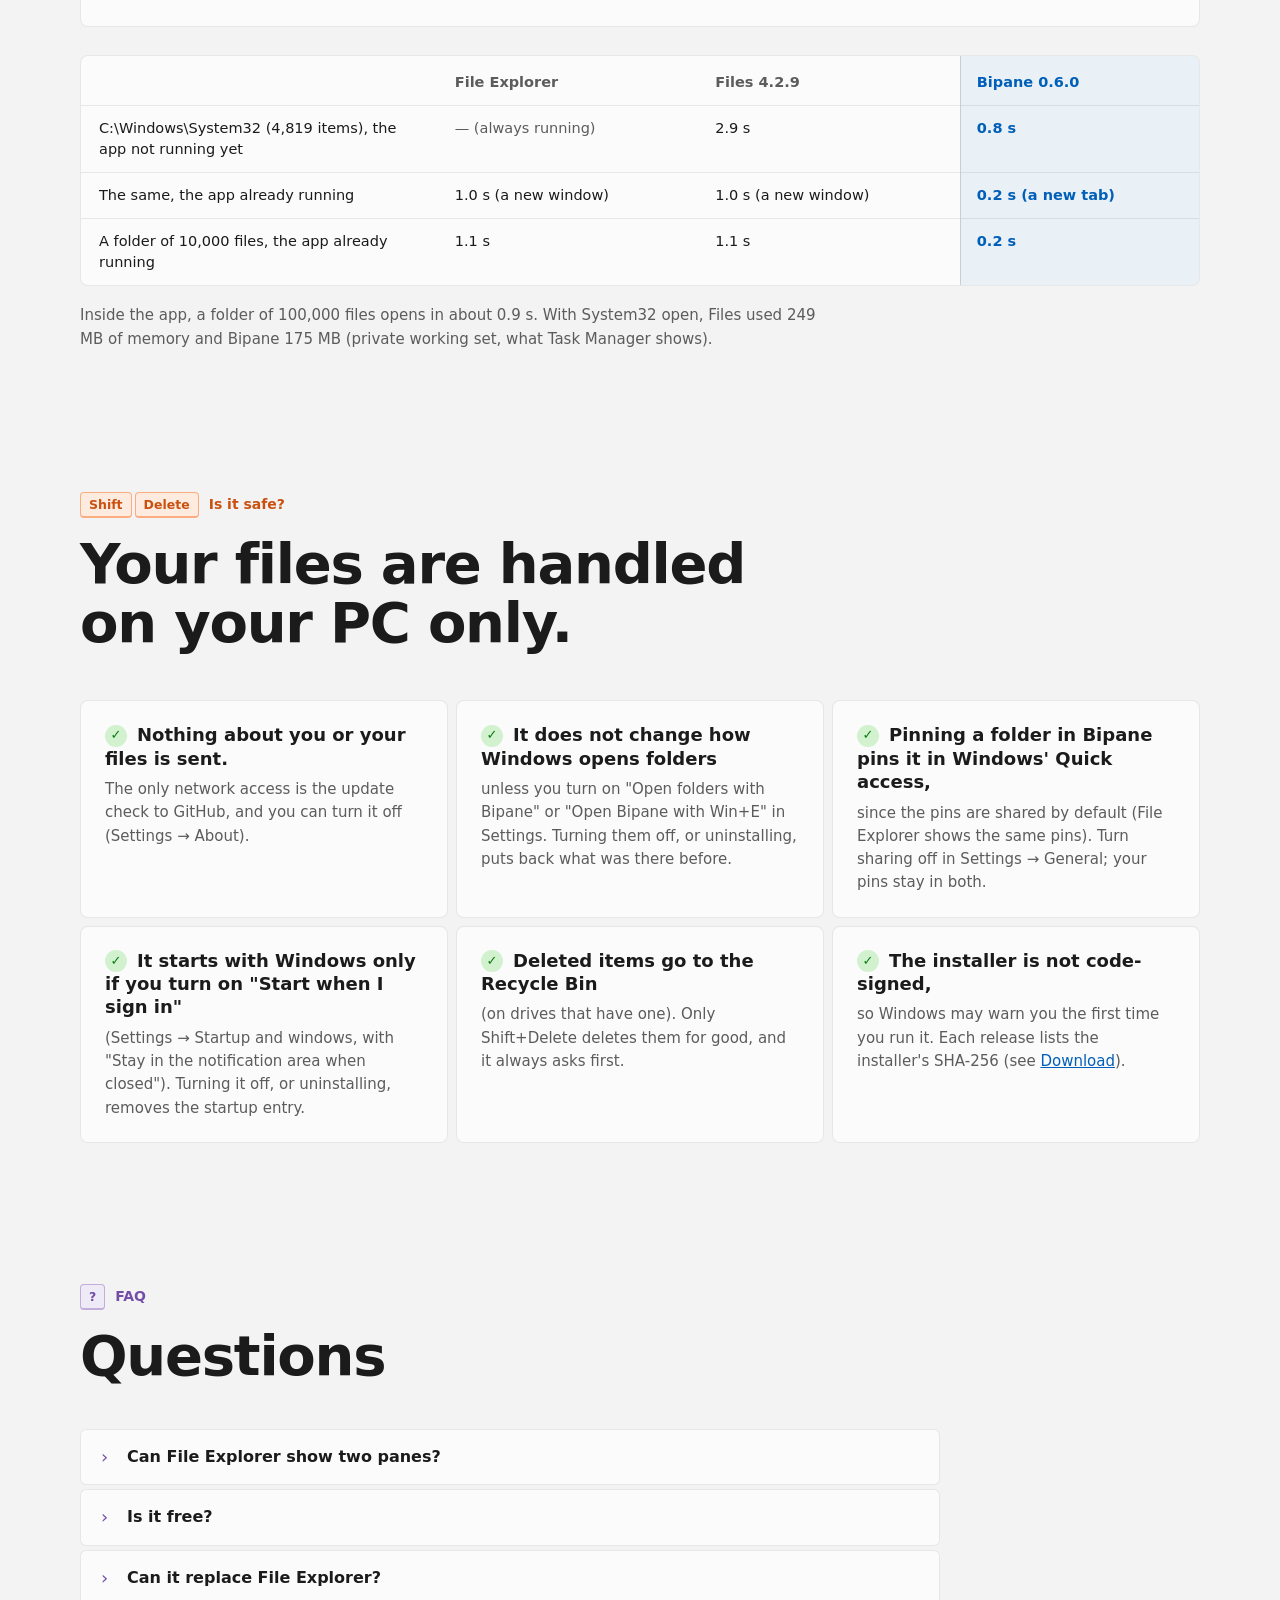
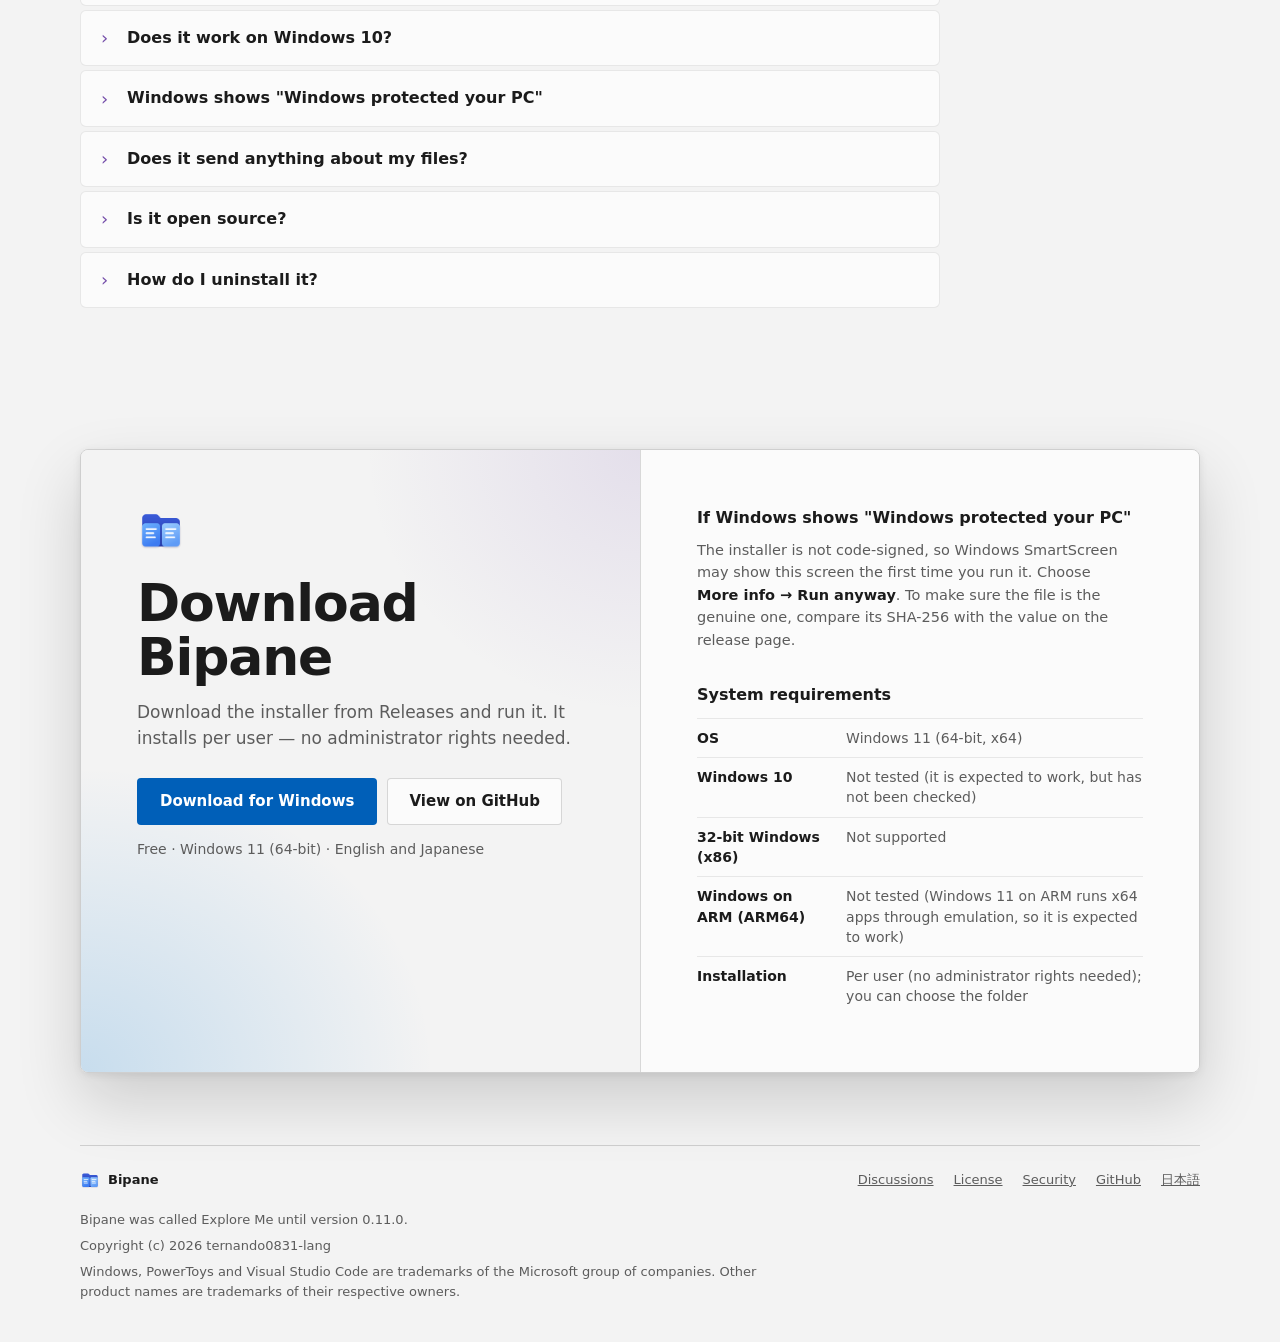
==== commit 0bc65b57: "README: v0.12.0 — Quick Look culling and actual size, smart extract, background picture The features" ====
--- a/docs/index.html
+++ b/docs/index.html
@@ -255,7 +255,7 @@
       </tbody>
     </table>
   </div>
-  <p class="note" data-reveal><strong>Where the others are ahead:</strong> File Explorer is built into Windows, and the Open and Save dialogs of other apps are always File Explorer. Files has themes and background images, Git integration, tags and a column view, runs on Windows 10 and ARM64, and is open source.</p>
+  <p class="note" data-reveal><strong>Where the others are ahead:</strong> File Explorer is built into Windows, and the Open and Save dialogs of other apps are always File Explorer. Files has themes, Git integration, tags and a column view, runs on Windows 10 and ARM64, and is open source.</p>
 
   <h3 class="sub" data-reveal>Speed</h3>
   <p class="note" data-reveal>The time from opening a folder from the command line until its item count shows (median of 5 on the author's PC, Windows 11 25H2, September 26, 2026).</p>
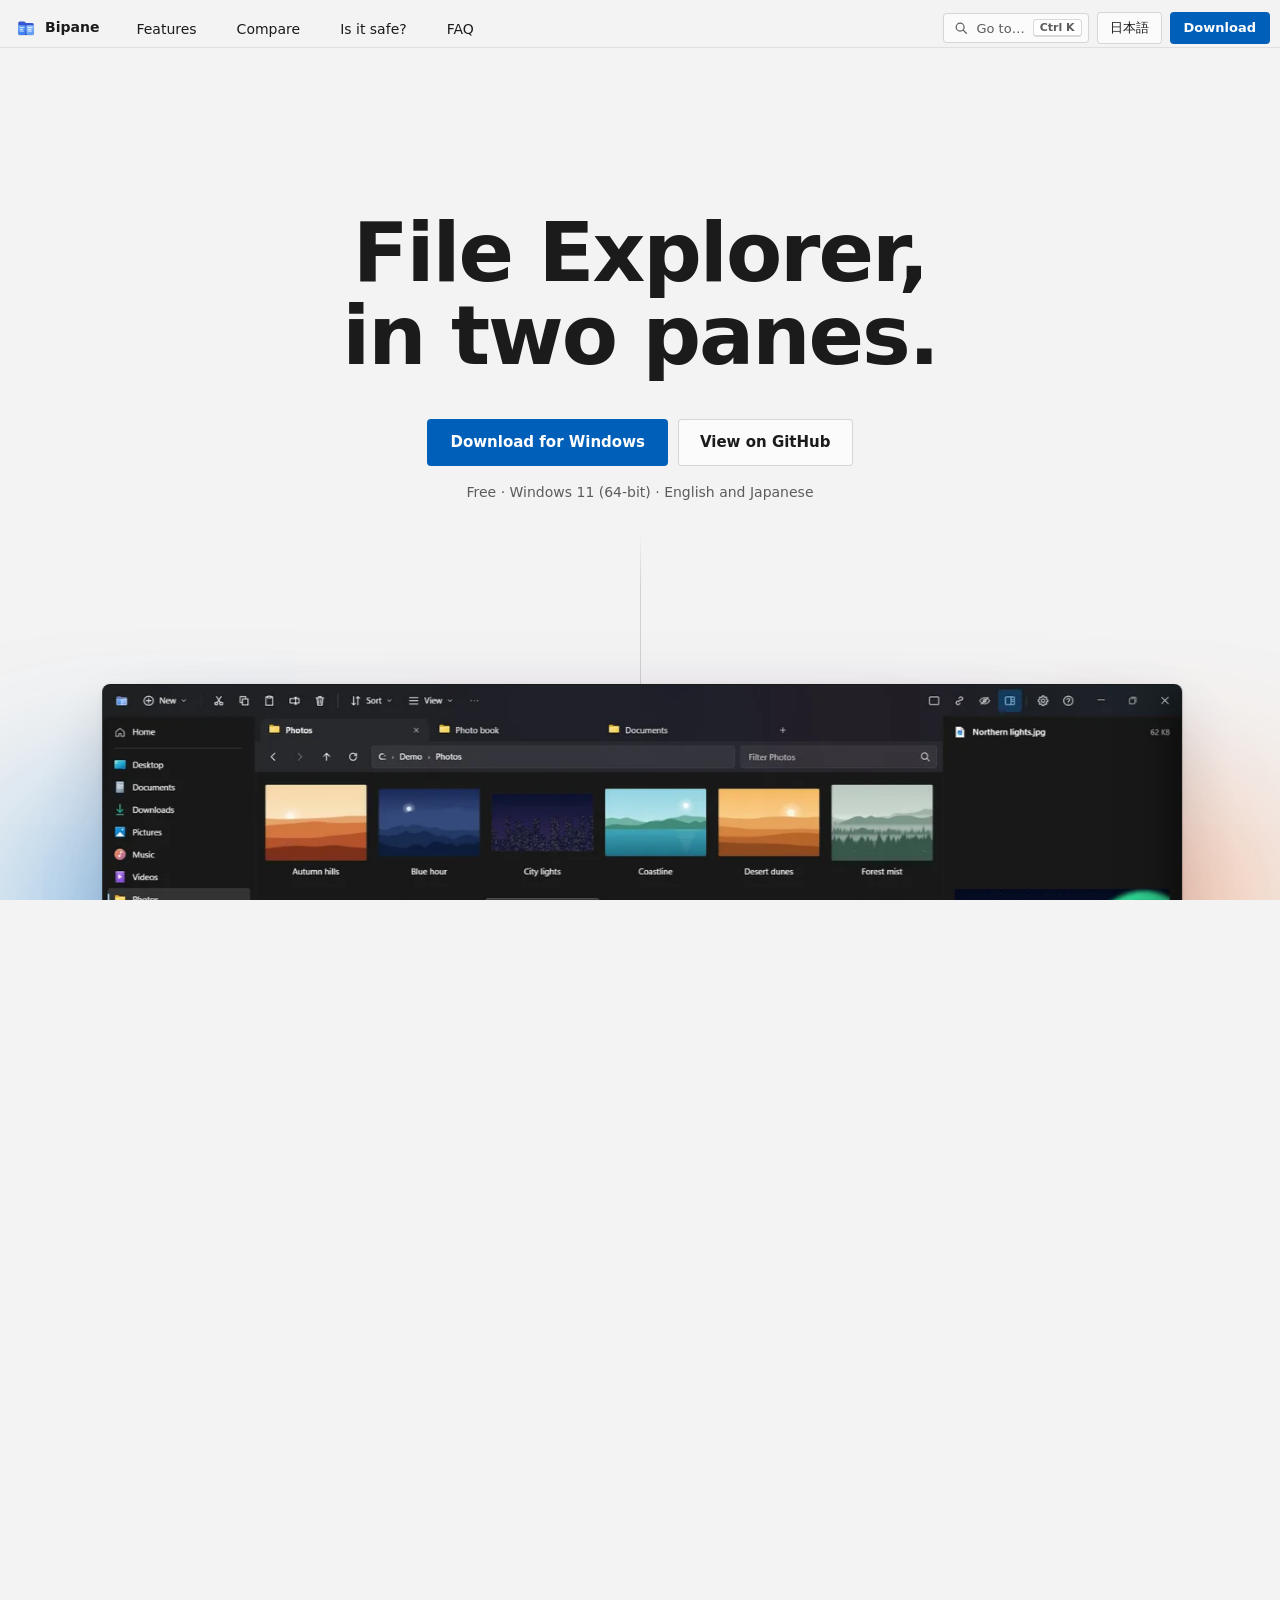
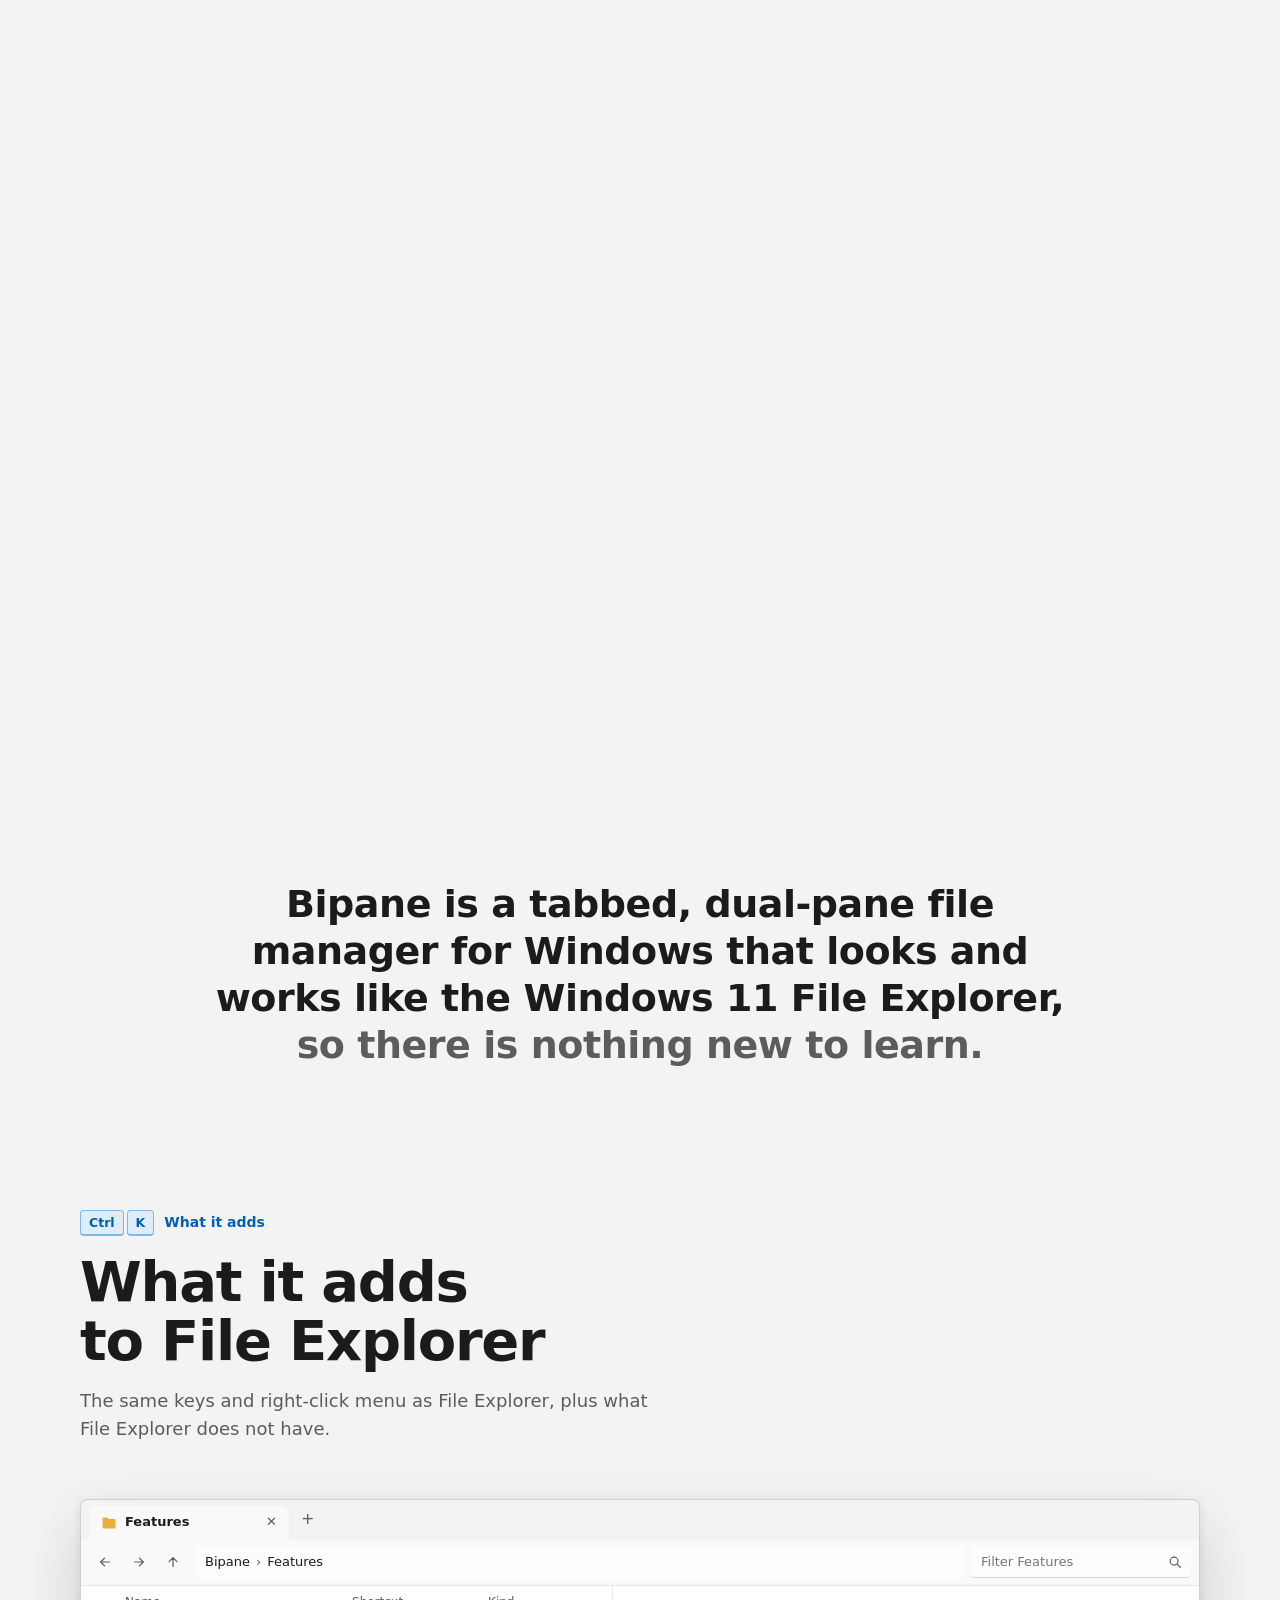
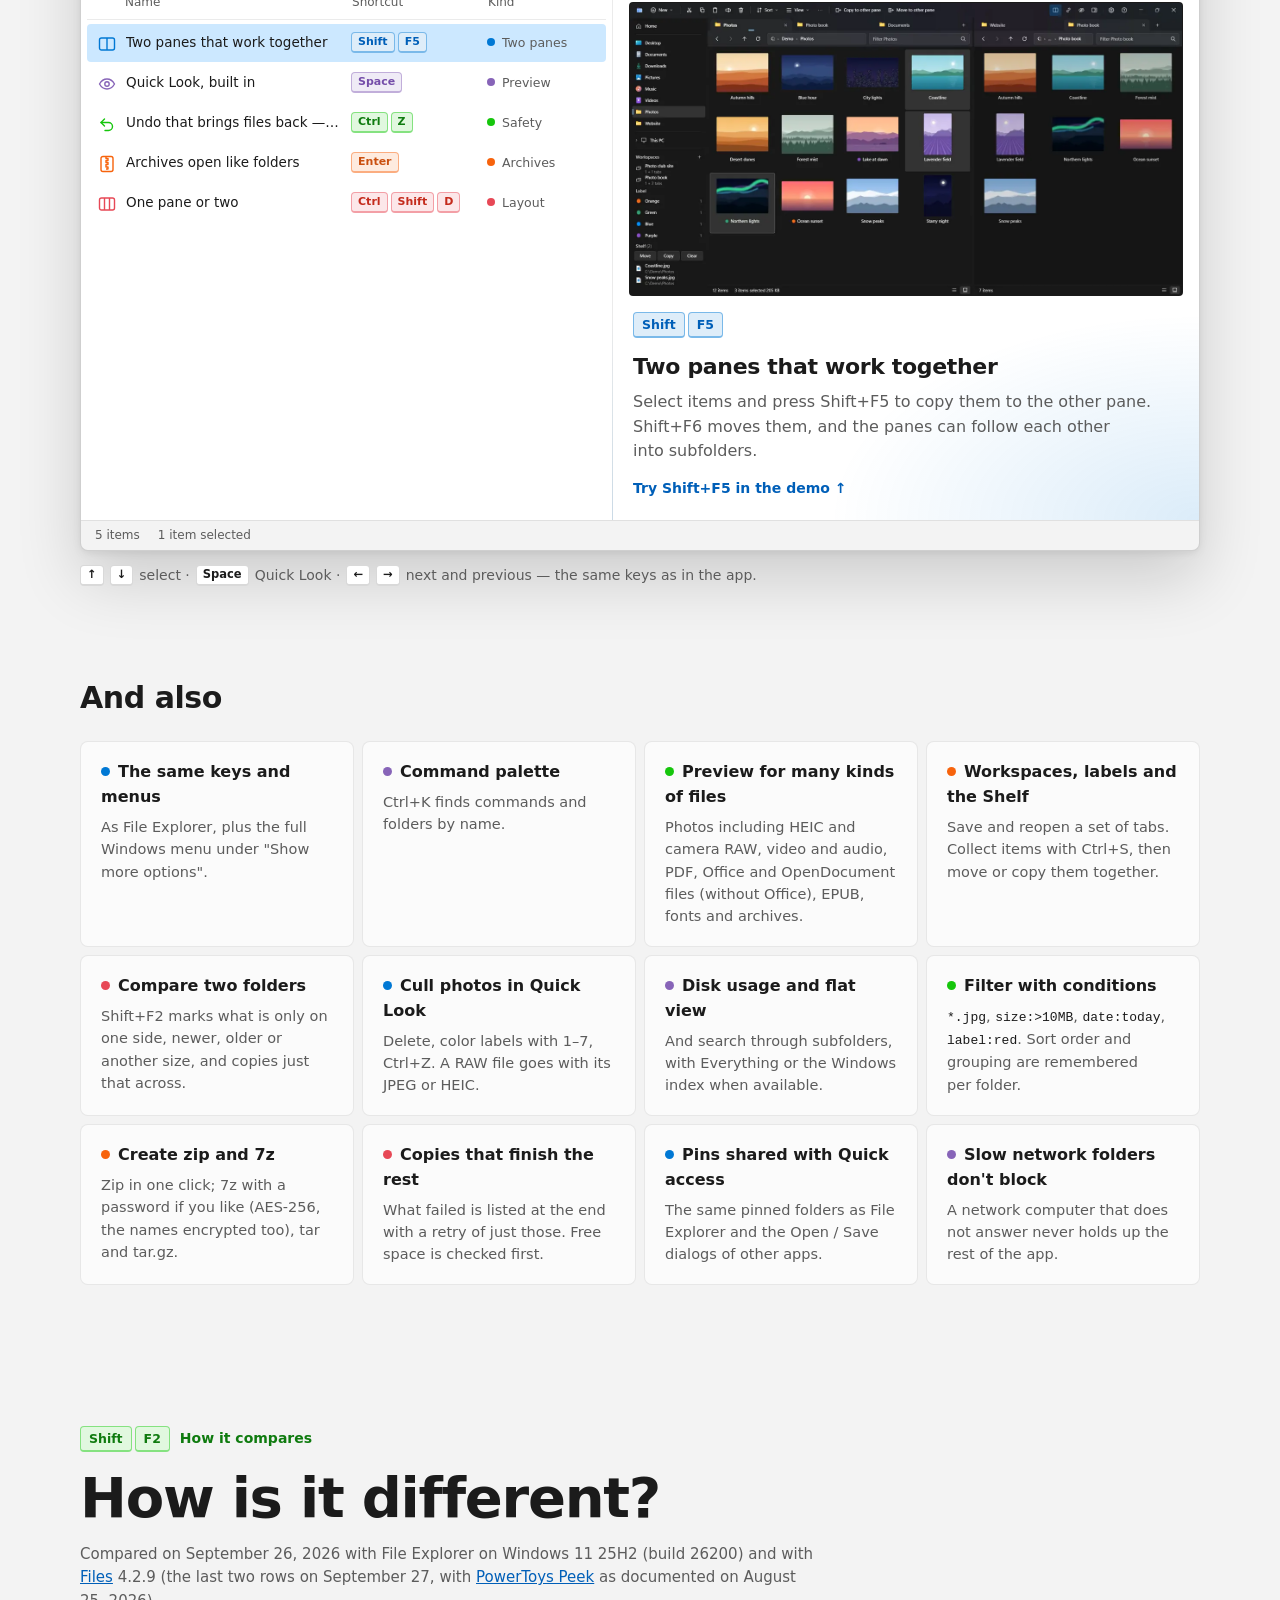
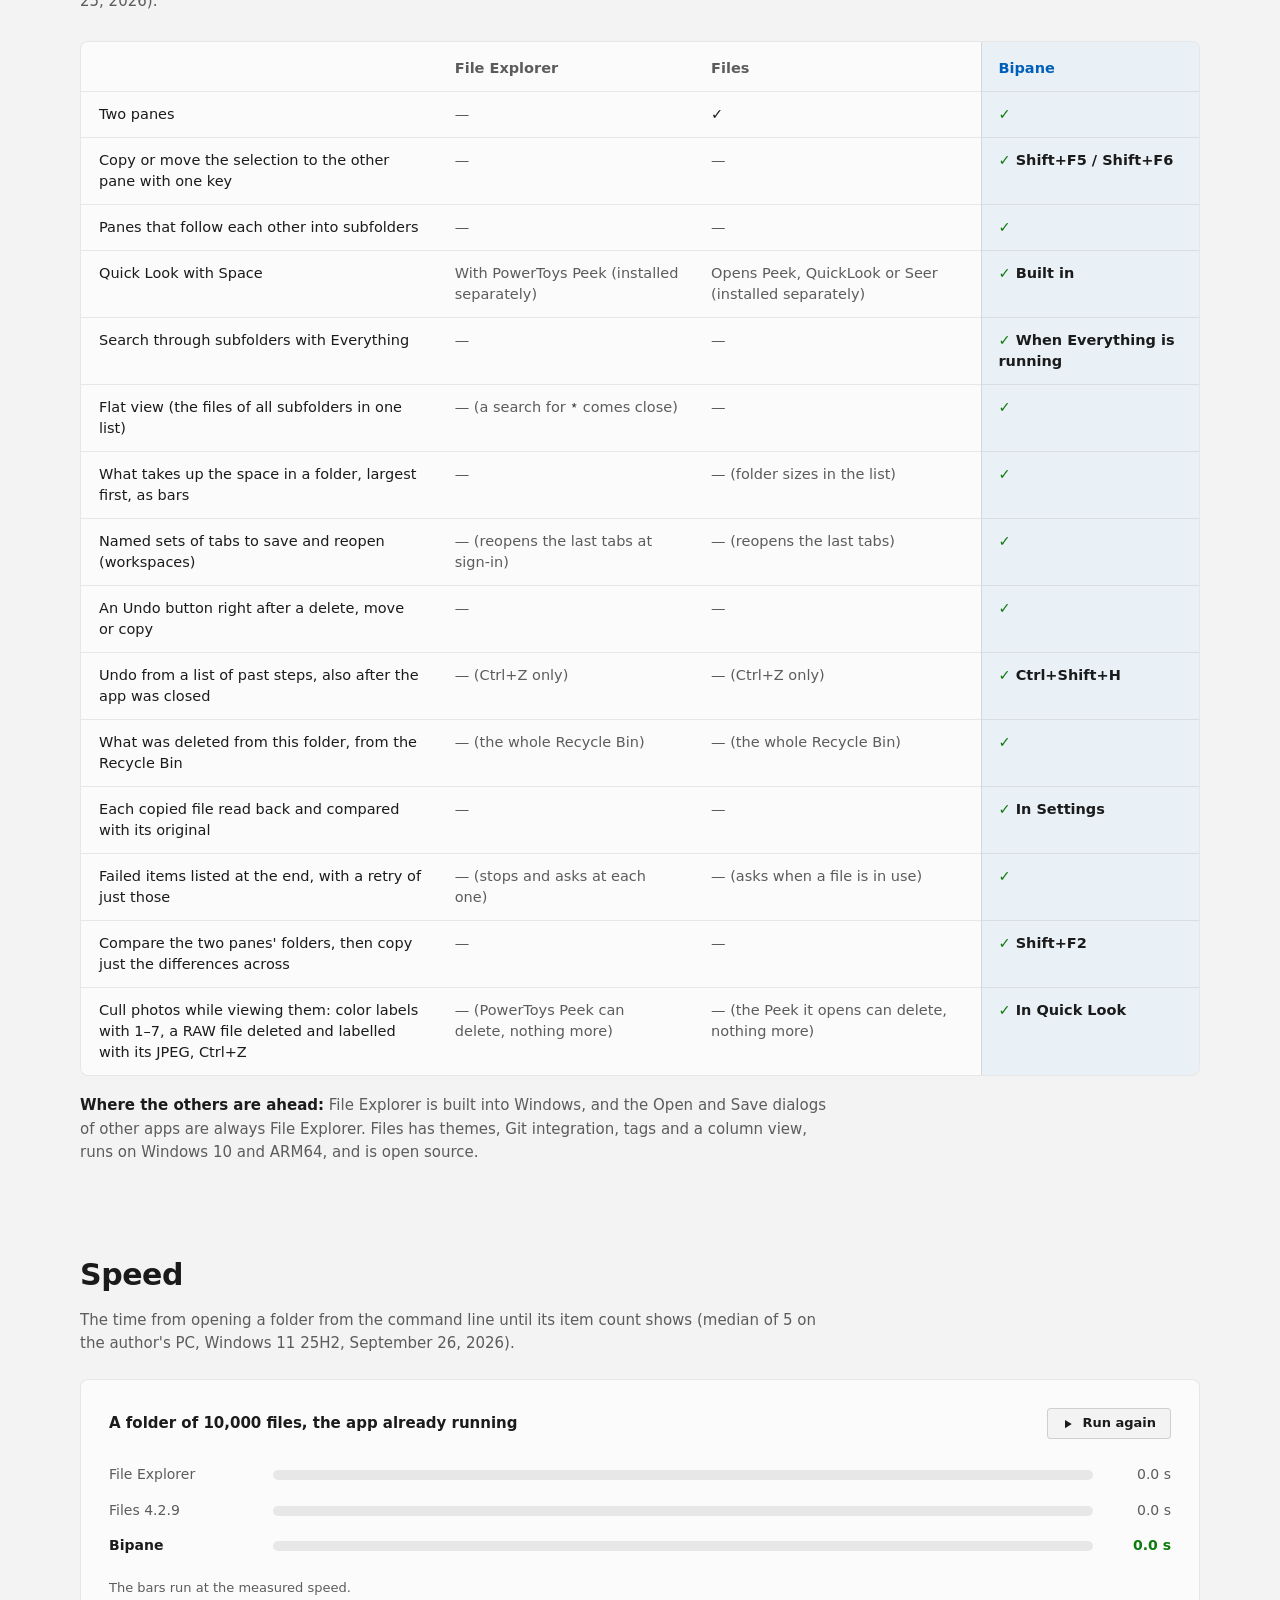
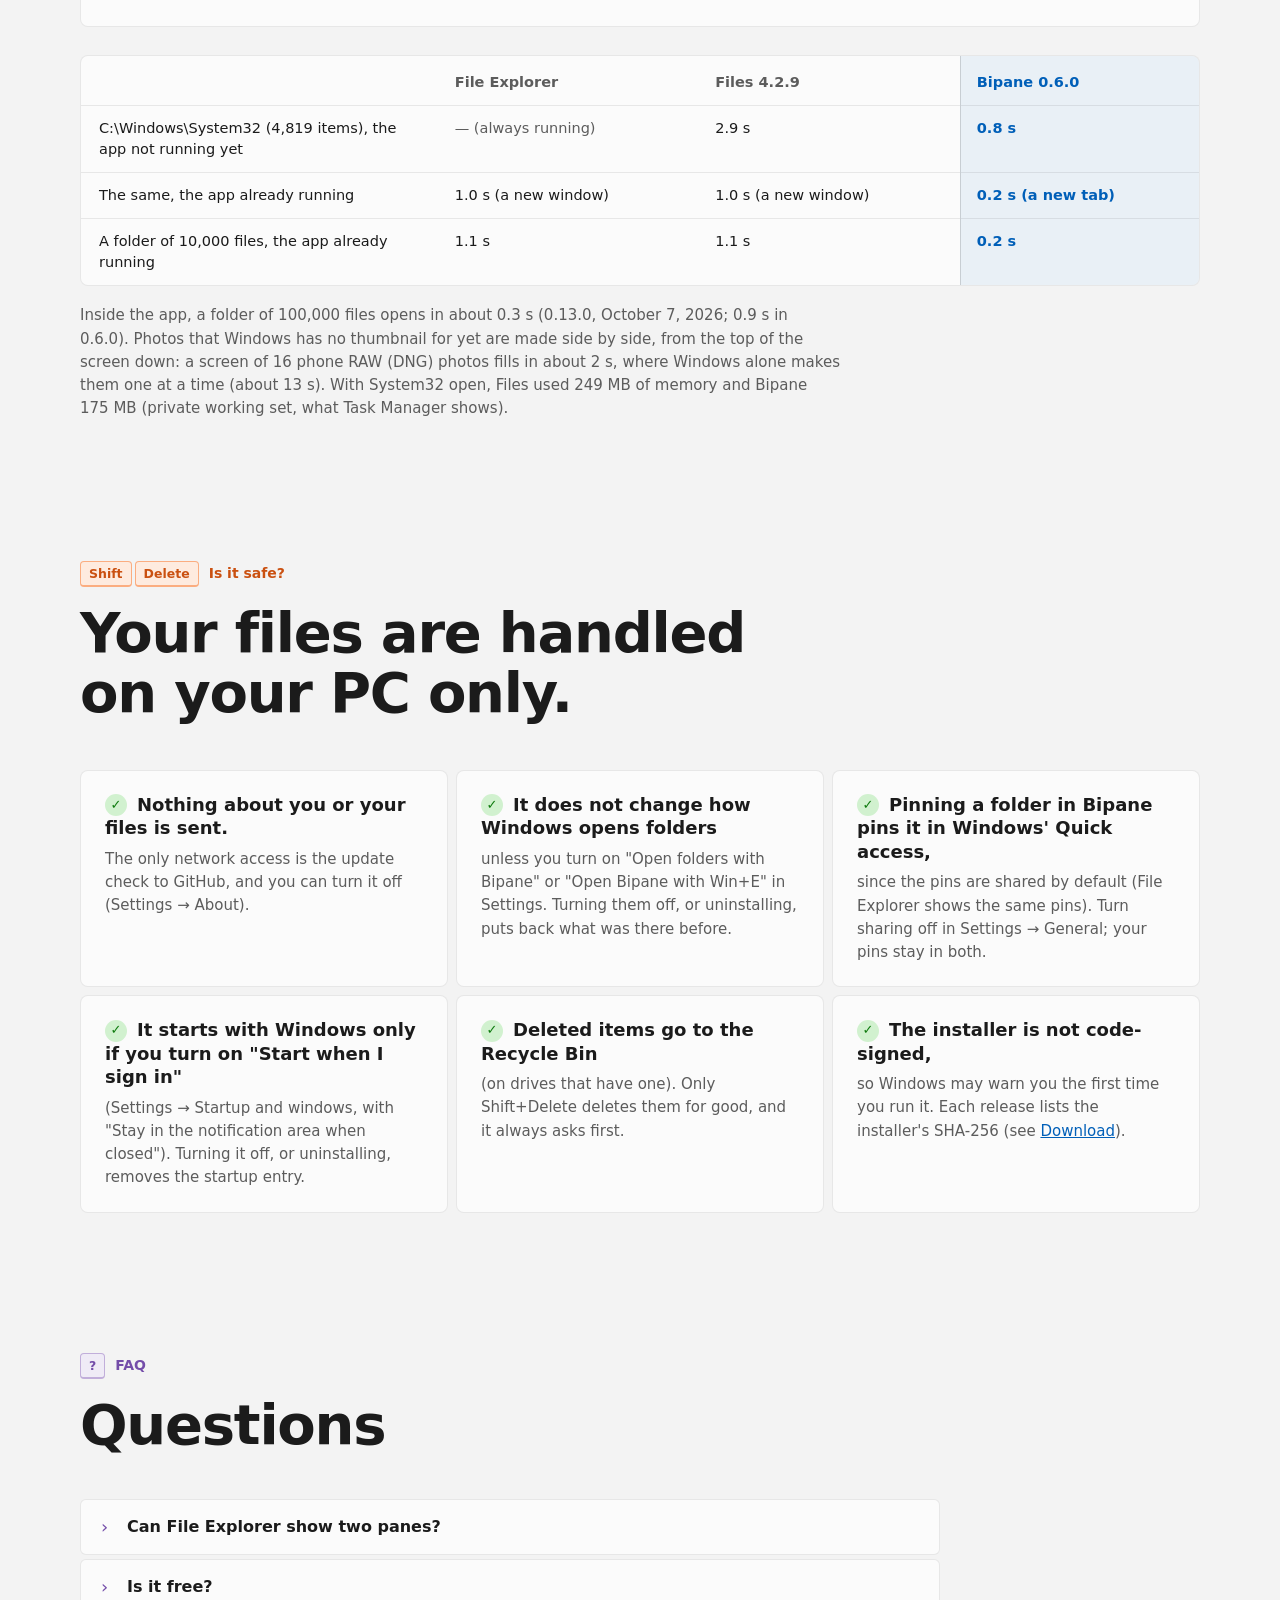
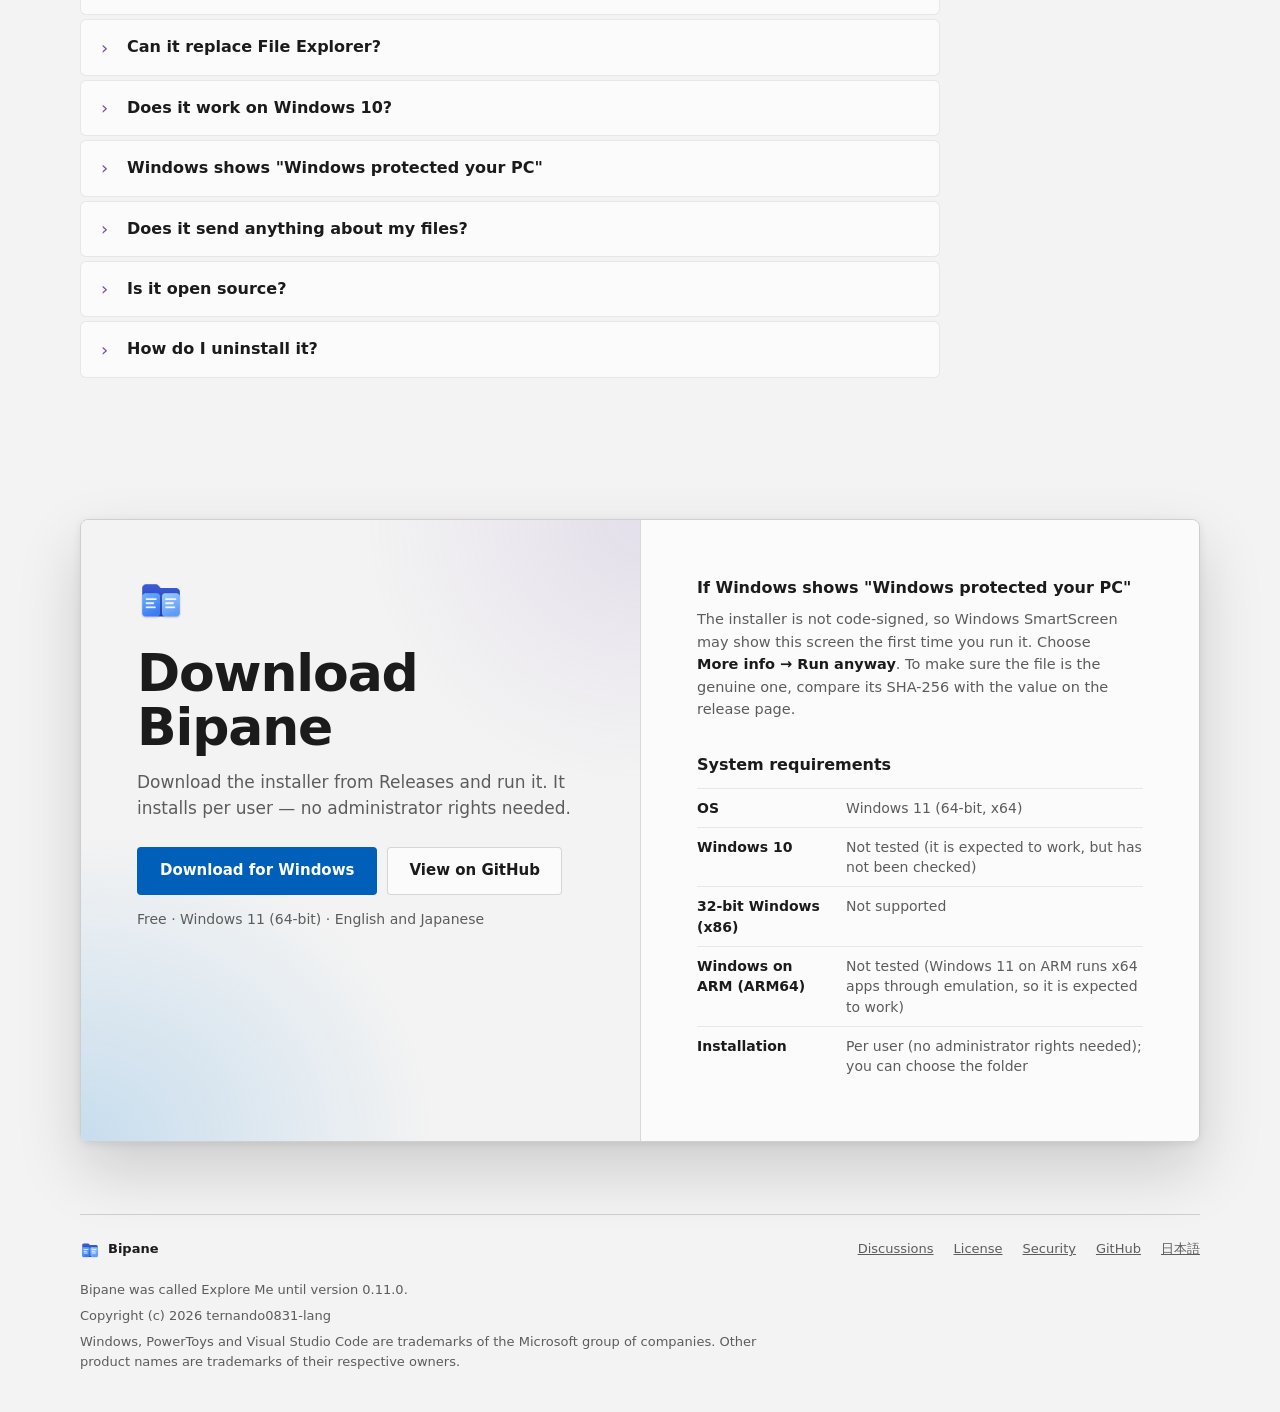
==== commit 047c659f: "README: v0.13.0 — faster thumbnails and folders A folder of 100,000 files now opens in about 0.3 s (" ====
--- a/docs/index.html
+++ b/docs/index.html
@@ -276,7 +276,7 @@
       </tbody>
     </table>
   </div>
-  <p class="note" data-reveal>Inside the app, a folder of 100,000 files opens in about 0.9 s. With System32 open, Files used 249 MB of memory and Bipane 175 MB (private working set, what Task Manager shows).</p>
+  <p class="note" data-reveal>Inside the app, a folder of 100,000 files opens in about 0.3 s (0.13.0, October 7, 2026; 0.9 s in 0.6.0). Photos that Windows has no thumbnail for yet are made side by side, from the top of the screen down: a screen of 16 phone RAW (DNG) photos fills in about 2 s, where Windows alone makes them one at a time (about 13 s). With System32 open, Files used 249 MB of memory and Bipane 175 MB (private working set, what Task Manager shows).</p>
 </section>
 
 <section class="block" id="safe" aria-labelledby="safe-h">
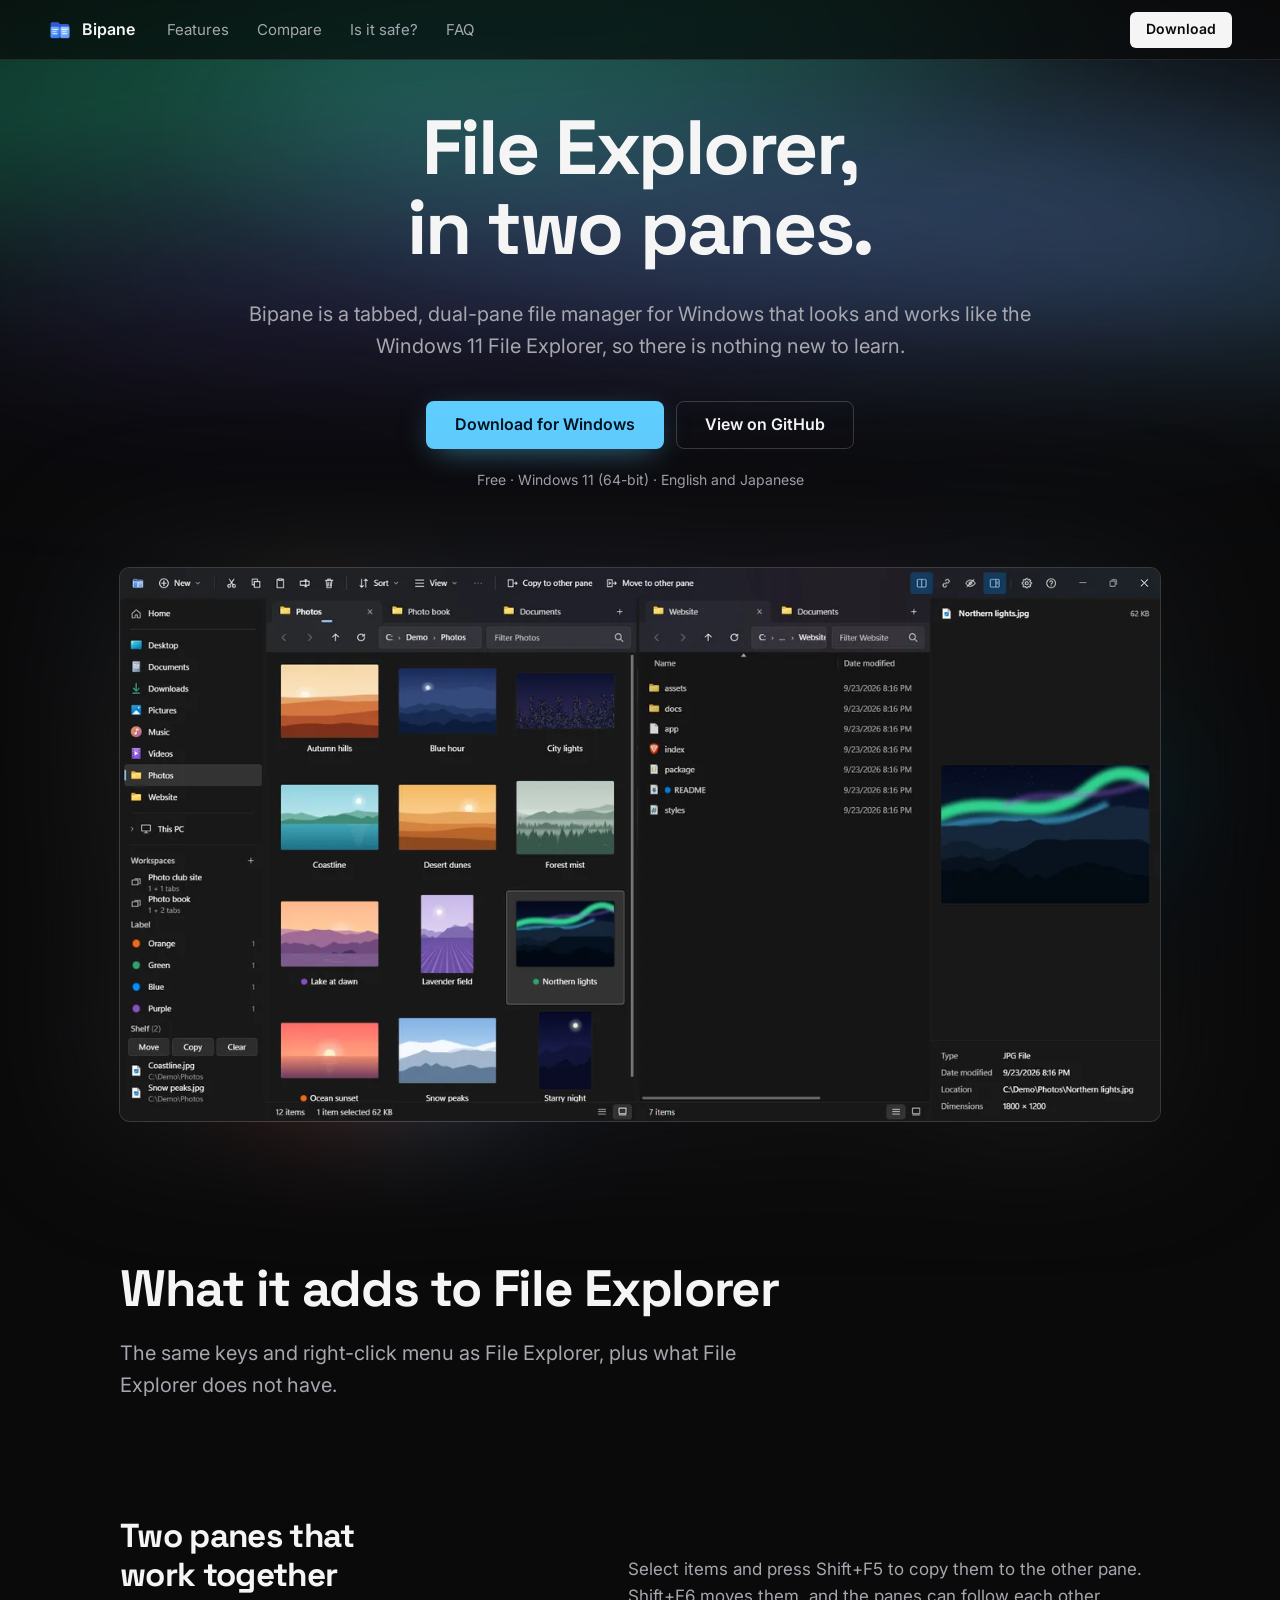
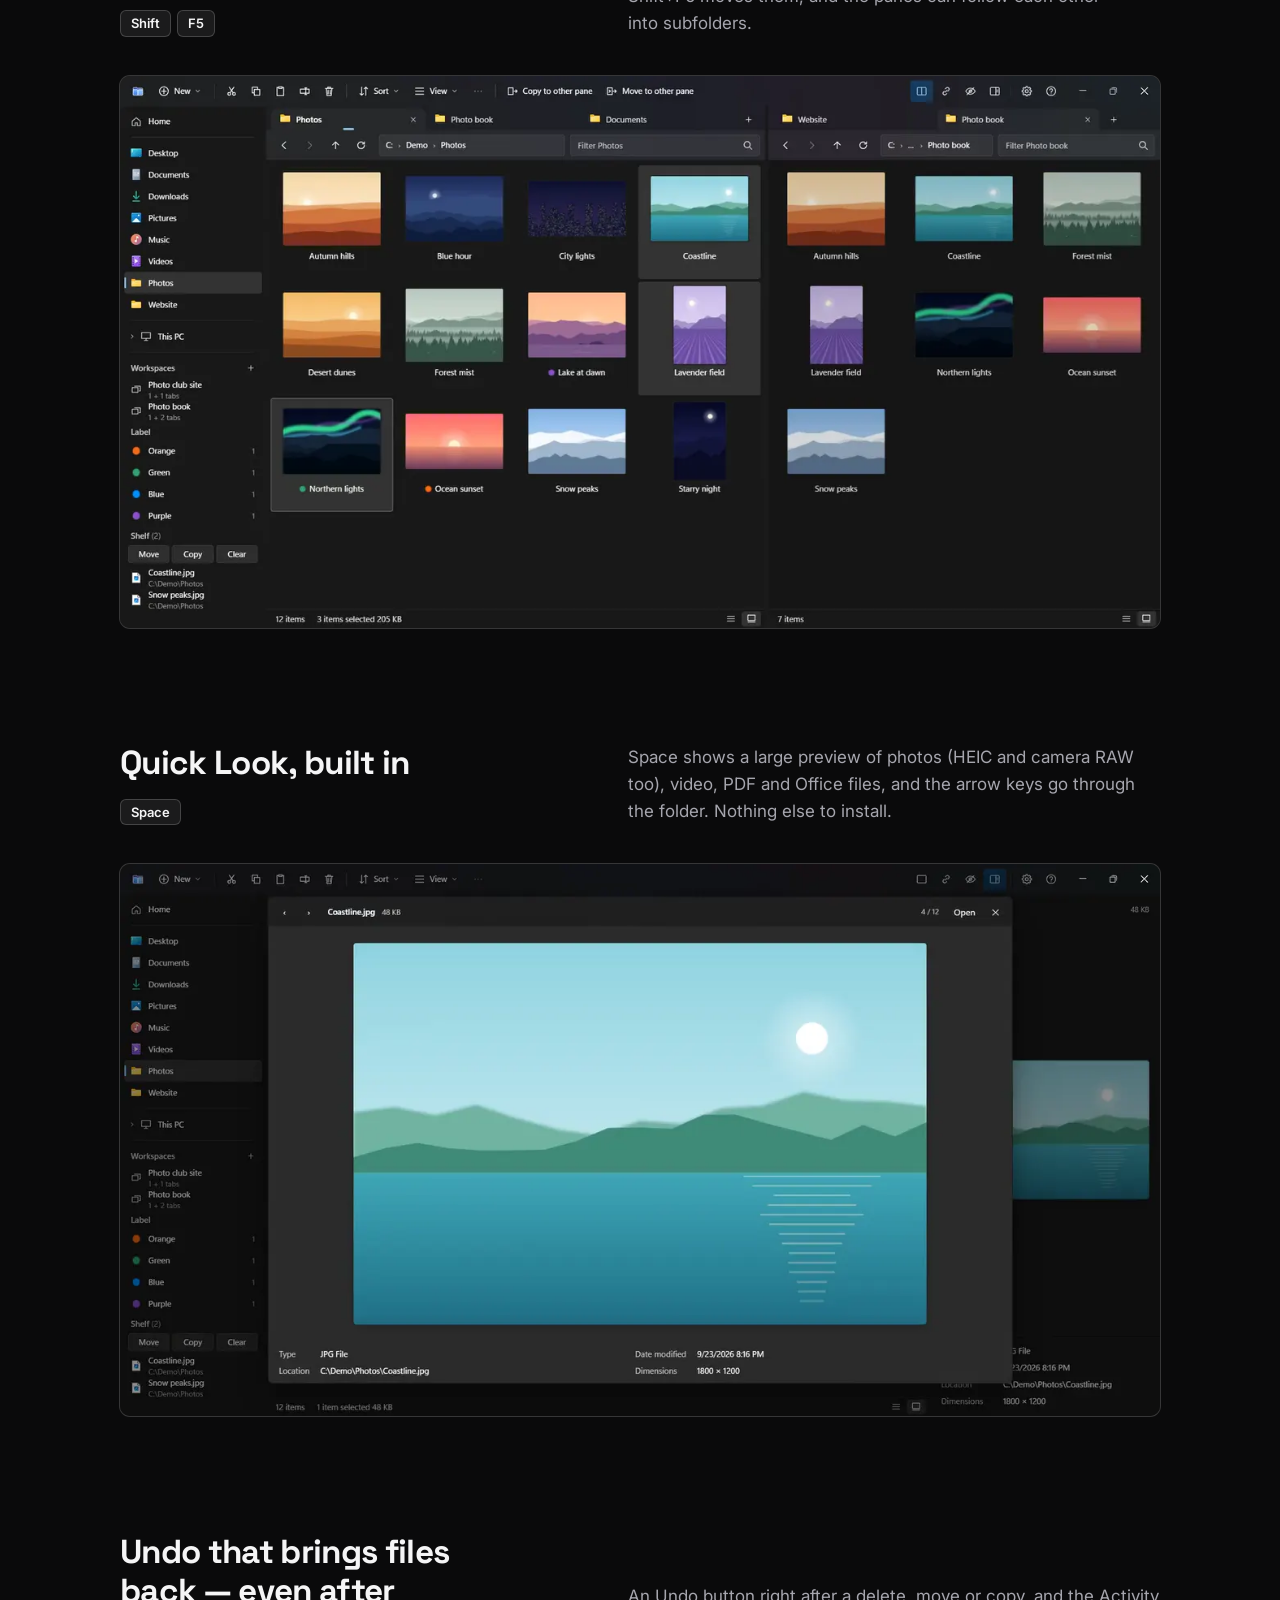
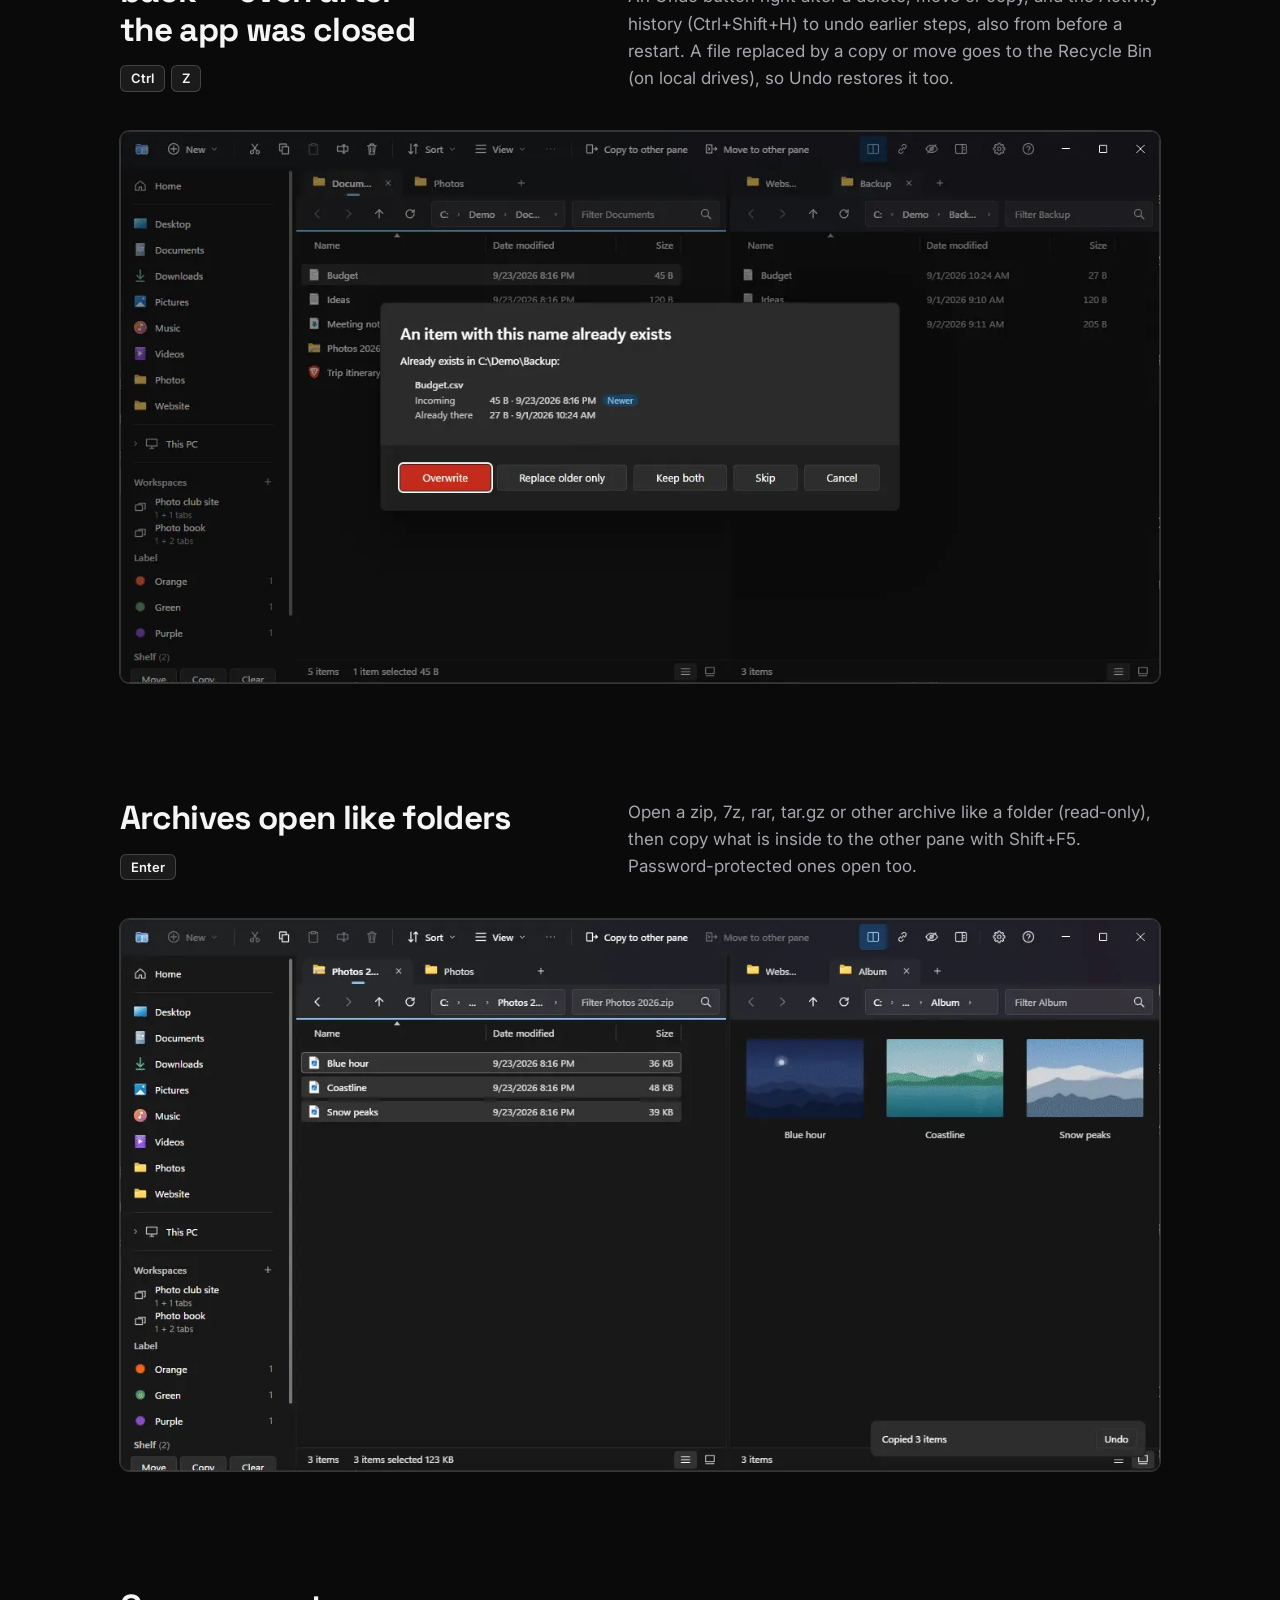
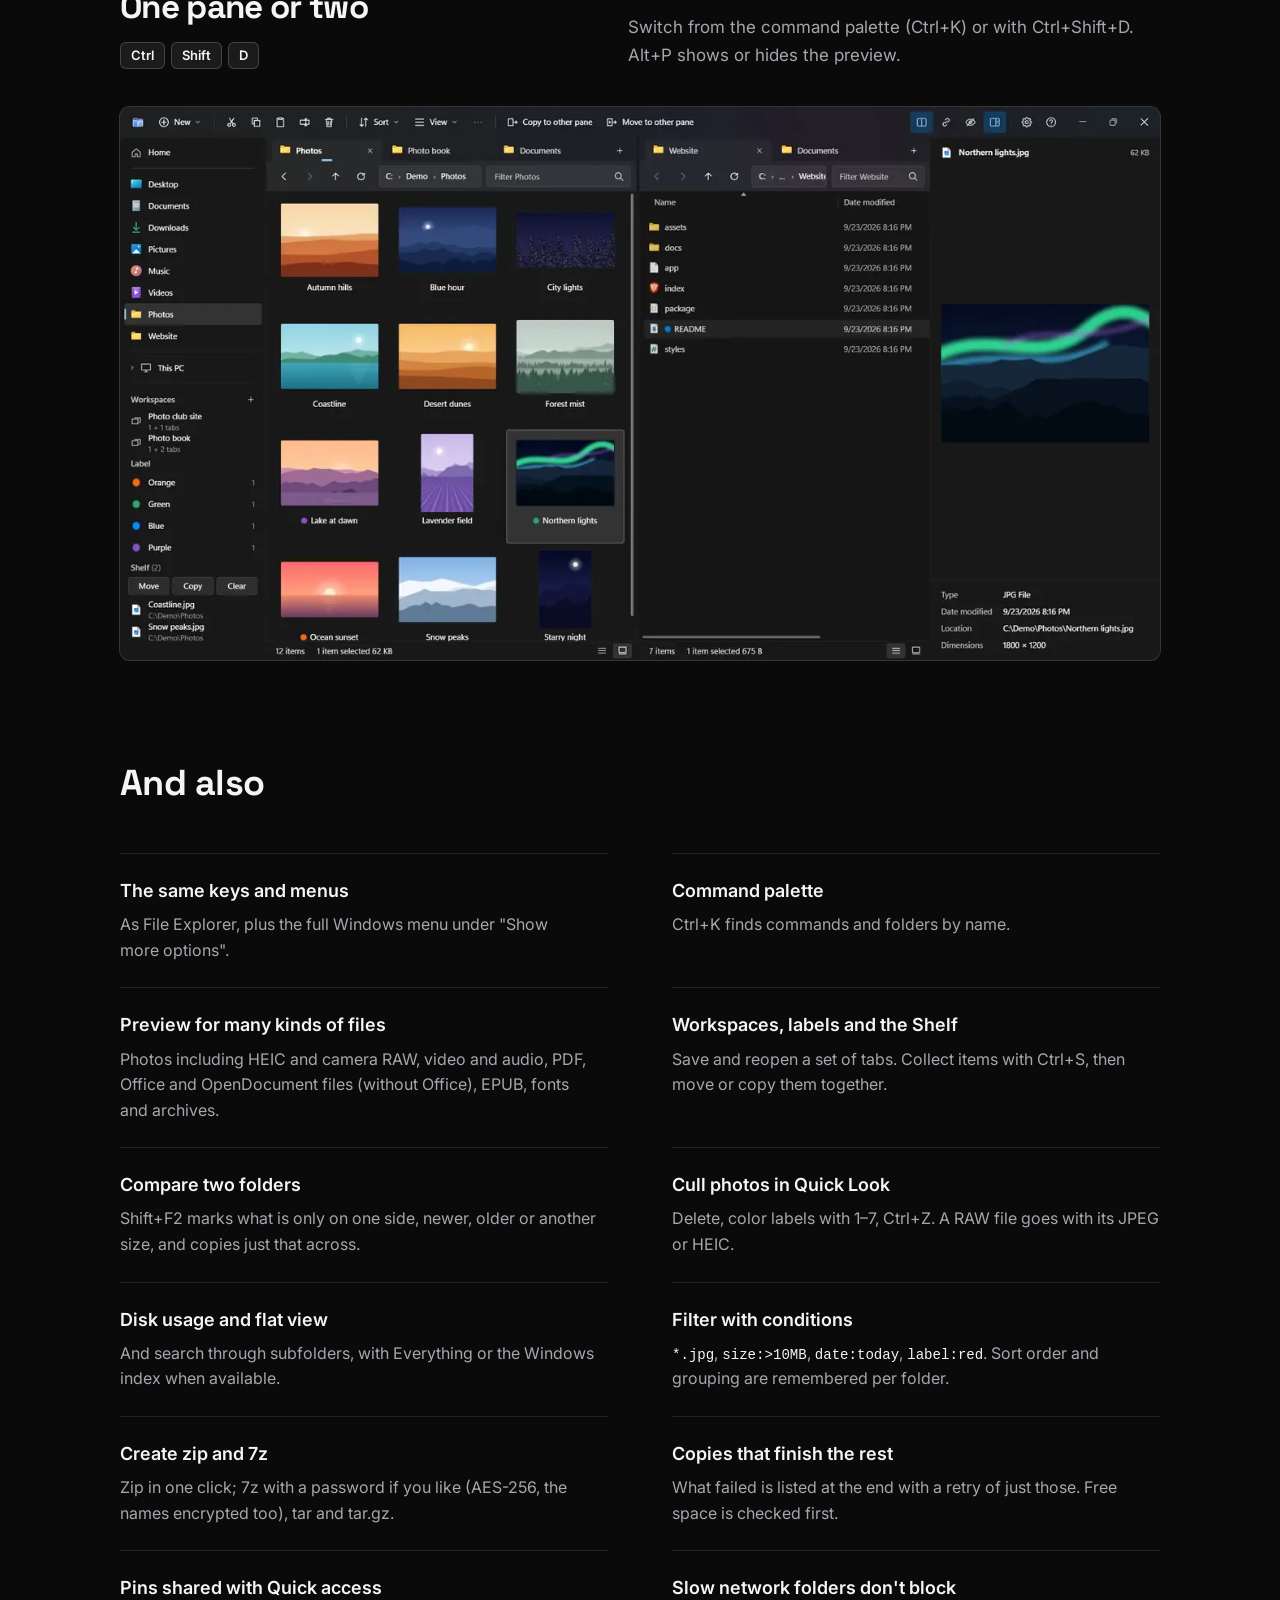
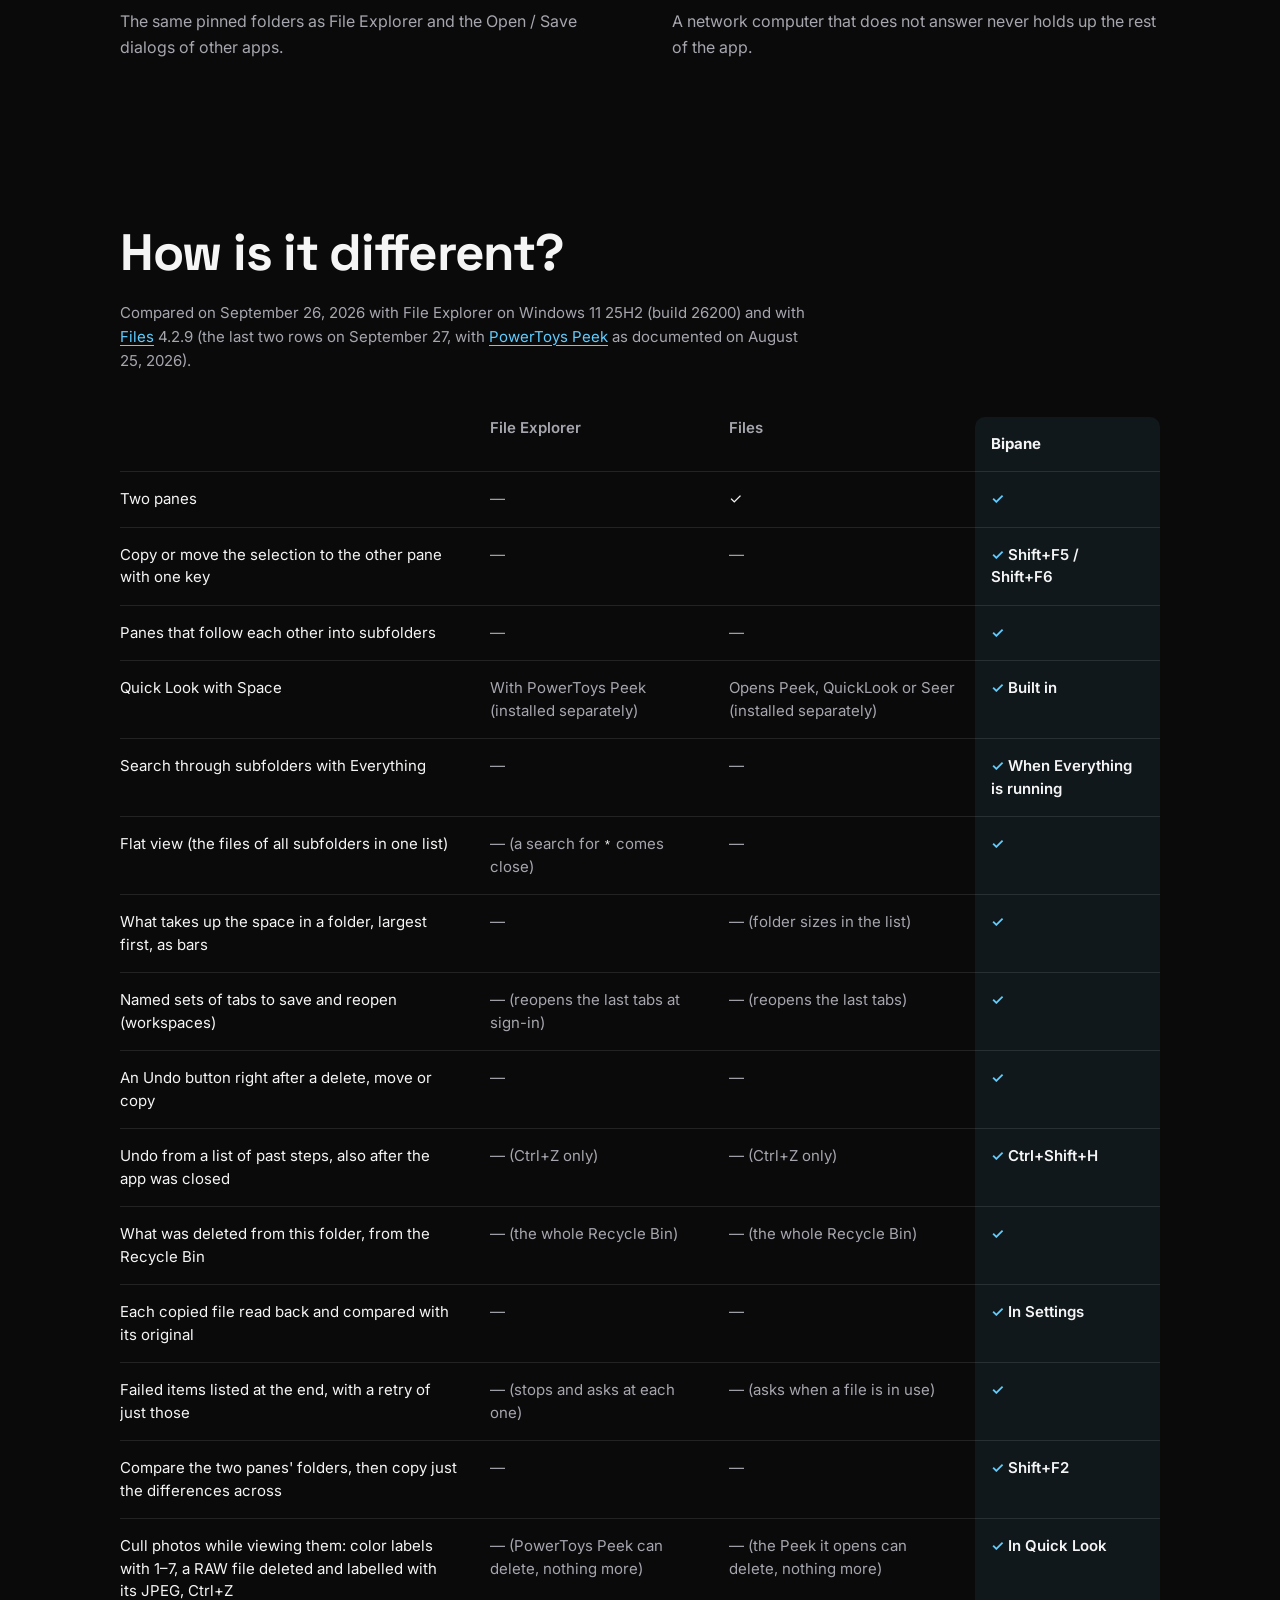
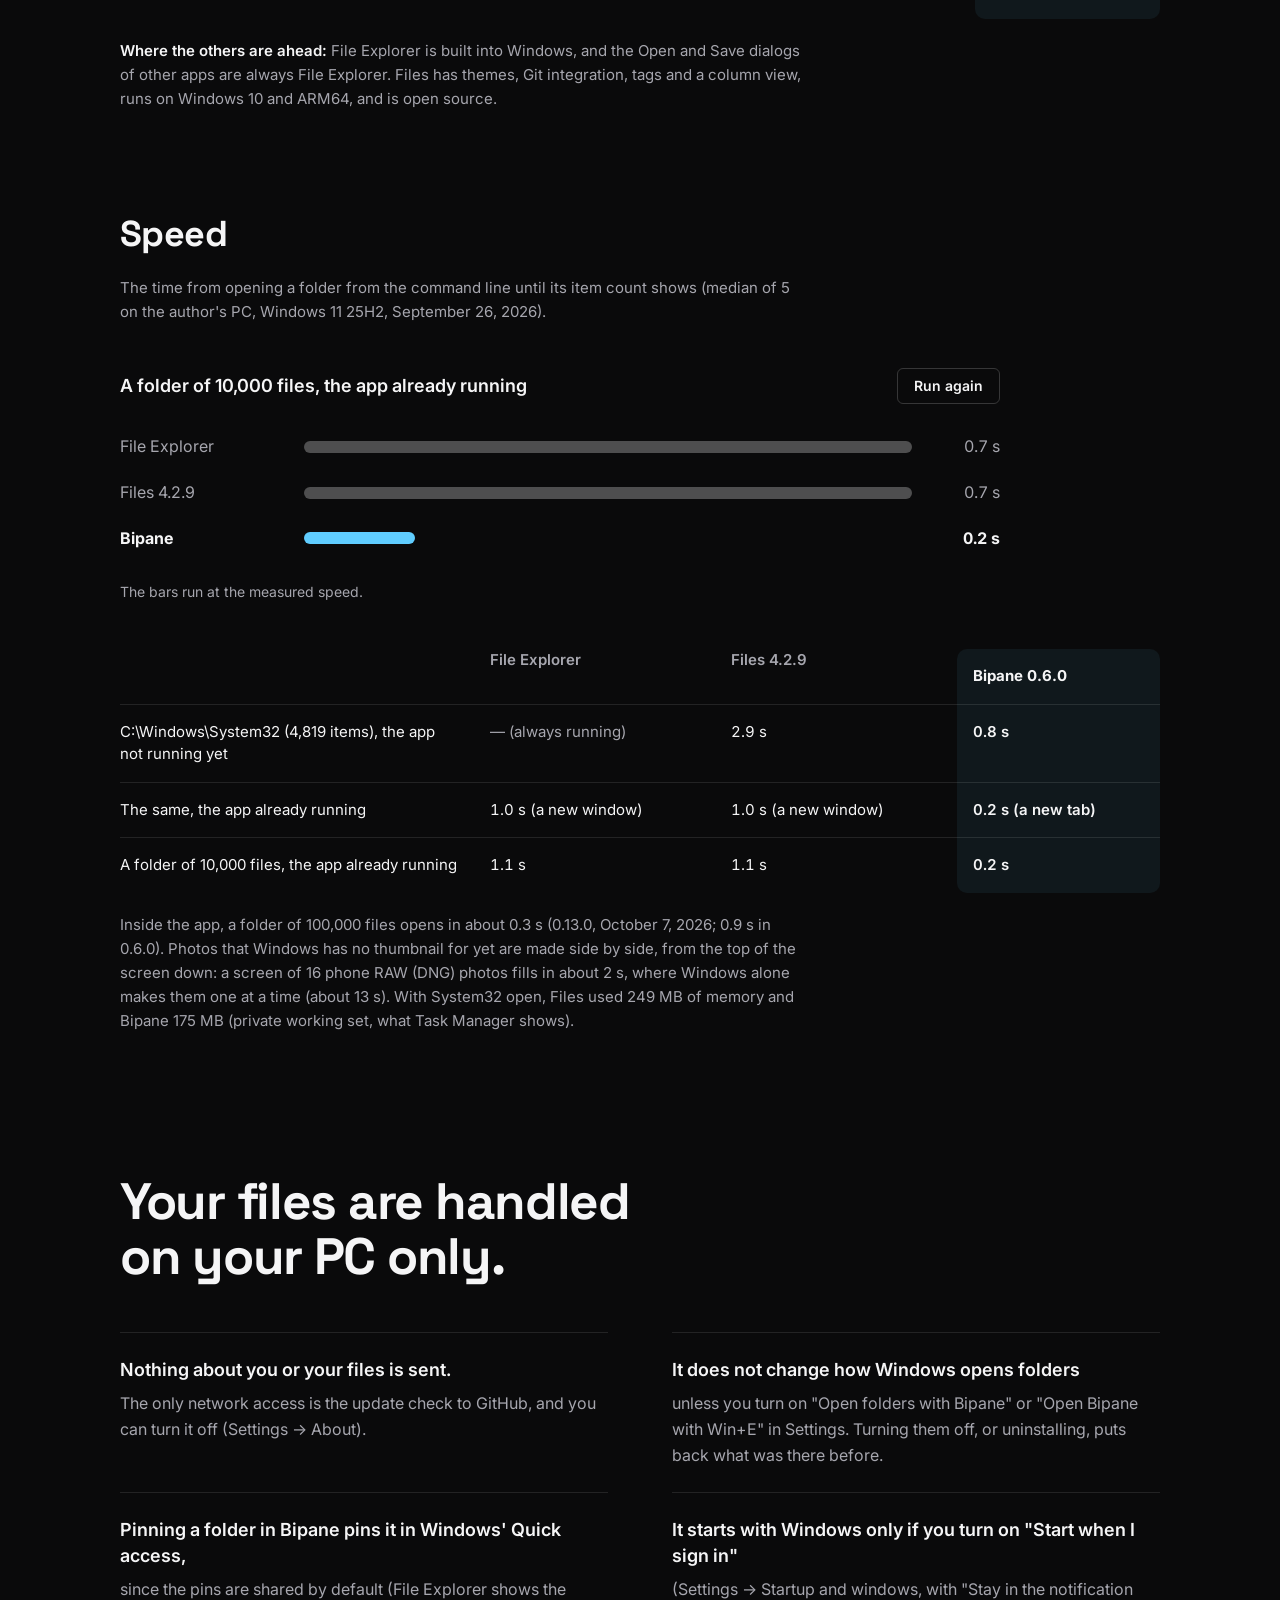
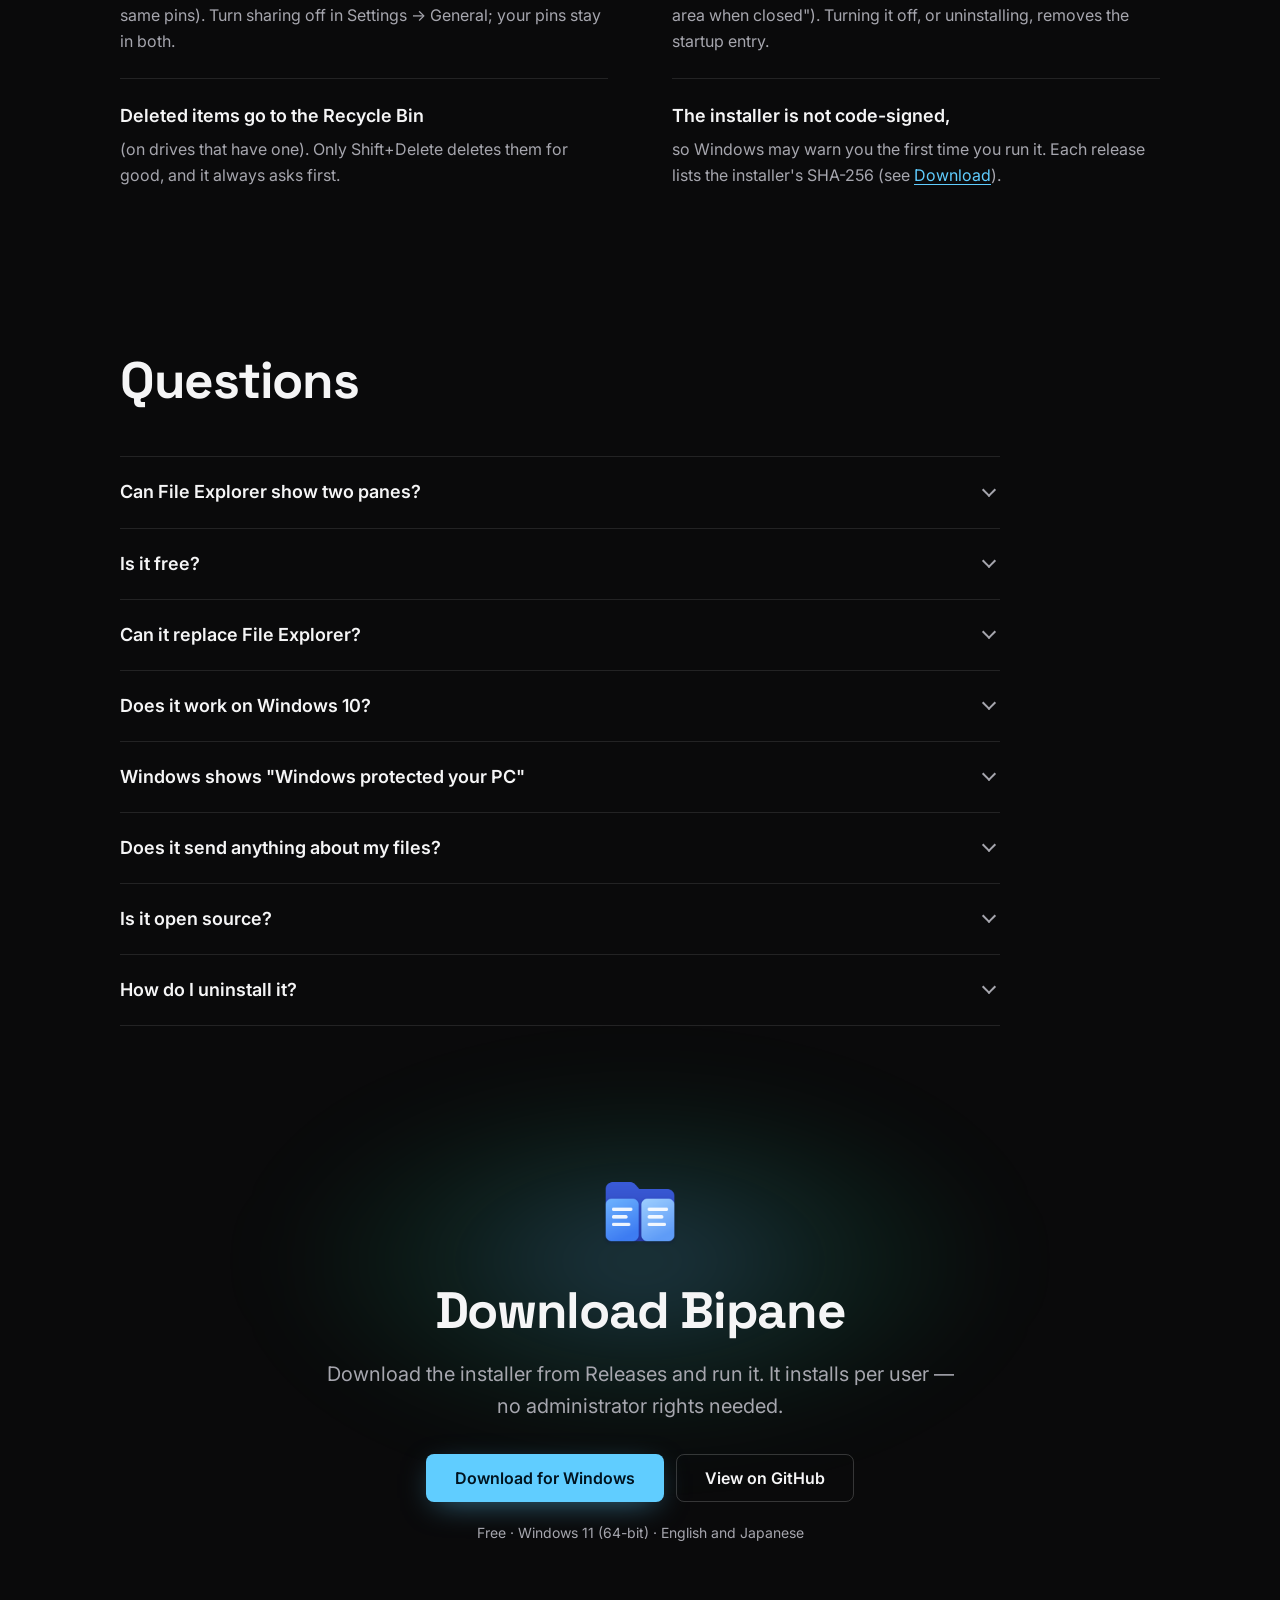
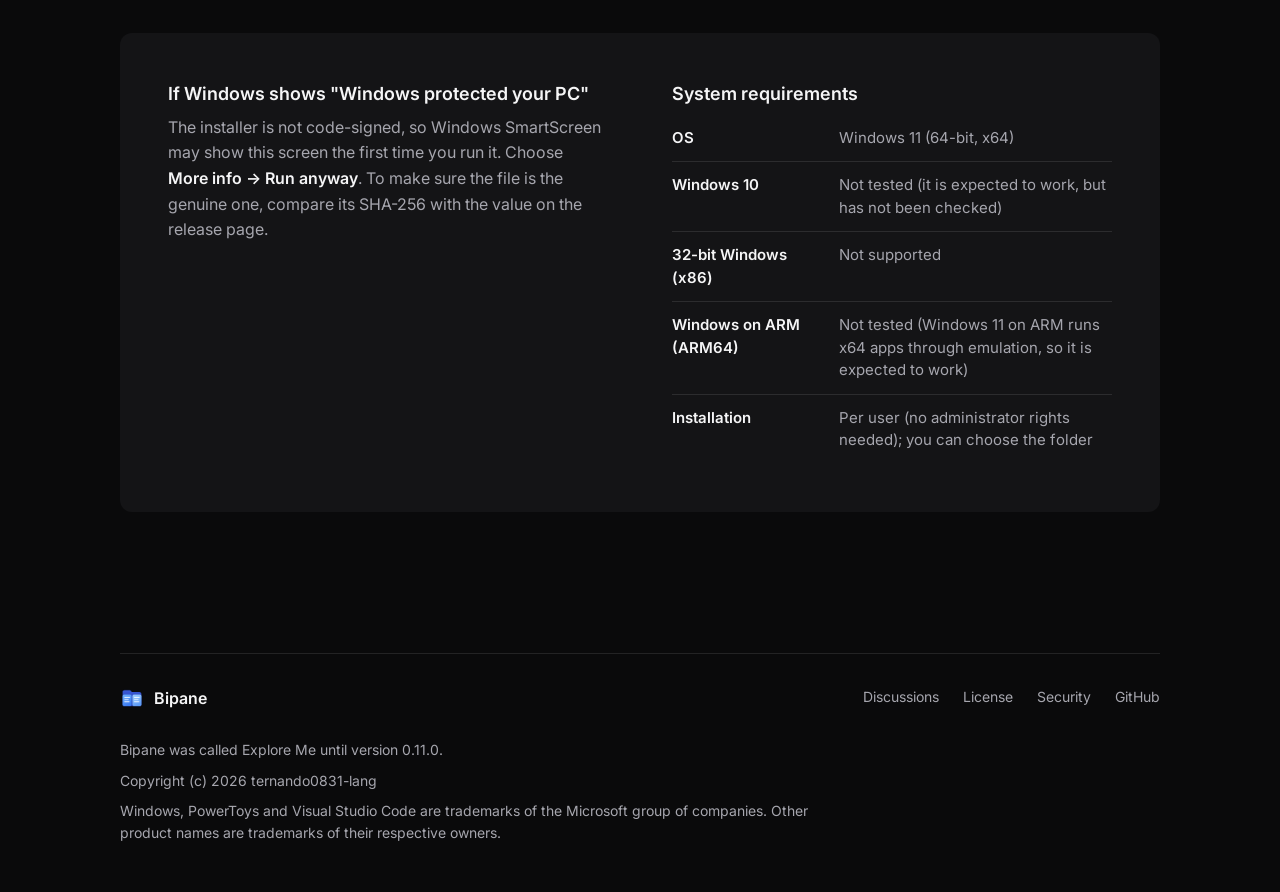
==== commit 5b51c9d9: "Product page: redesign around the screenshots, with motion; English only" ====
--- a/docs/index.html
+++ b/docs/index.html
@@ -6,12 +6,8 @@
 <title>Bipane – File Explorer, in two panes. A free dual-pane file manager for Windows 11</title>
 <meta name="description" content="Bipane is a free, tabbed, dual-pane file manager for Windows 11 that looks and works like File Explorer. Shift+F5 copies to the other pane, Space opens Quick Look, and Undo works even after the app was closed.">
 <link rel="canonical" href="https://ternando0831-lang.github.io/bipane/">
-<link rel="alternate" hreflang="en" href="https://ternando0831-lang.github.io/bipane/">
-<link rel="alternate" hreflang="ja" href="https://ternando0831-lang.github.io/bipane/ja/">
-<link rel="alternate" hreflang="x-default" href="https://ternando0831-lang.github.io/bipane/">
-<meta name="color-scheme" content="light dark">
-<meta name="theme-color" content="#f3f3f3" media="(prefers-color-scheme: light)">
-<meta name="theme-color" content="#202020" media="(prefers-color-scheme: dark)">
+<meta name="color-scheme" content="dark">
+<meta name="theme-color" content="#0a0a0b">
 <meta property="og:type" content="website">
 <meta property="og:site_name" content="Bipane">
 <meta property="og:title" content="Bipane – File Explorer, in two panes.">
@@ -22,19 +18,14 @@
 <meta property="og:image:height" content="640">
 <meta property="og:image:alt" content="Bipane: File Explorer, in two panes.">
 <meta property="og:locale" content="en_US">
-<meta property="og:locale:alternate" content="ja_JP">
 <meta name="twitter:card" content="summary_large_image">
 <link rel="icon" href="icon-32.png" sizes="32x32" type="image/png">
 <link rel="icon" href="icon-256.png" sizes="256x256" type="image/png">
 <link rel="apple-touch-icon" href="apple-touch-icon.png">
+<link rel="preconnect" href="https://fonts.googleapis.com">
+<link rel="preconnect" href="https://fonts.gstatic.com" crossorigin>
+<link rel="stylesheet" href="https://fonts.googleapis.com/css2?family=Inter:wght@400;600&family=Space+Grotesk:wght@500;600;700&display=swap">
 <link rel="stylesheet" href="style.css">
-<script>
-(function () {
-  var d = document.documentElement;
-  d.classList.add('js');
-  if (!matchMedia('(prefers-reduced-motion: reduce)').matches && innerWidth >= 920 && innerHeight >= 620) d.classList.add('scrolly');
-})();
-</script>
 <script type="application/ld+json">
 {
   "@context": "https://schema.org",
@@ -55,165 +46,107 @@
 </script>
 </head>
 <body>
-<svg width="0" height="0" style="position:absolute" aria-hidden="true">
-  <defs>
-    <symbol id="i-folder" viewBox="0 0 16 16"><path d="M1.5 3.5A1 1 0 0 1 2.5 2.5h3.6l1.5 1.5h5.9a1 1 0 0 1 1 1v7.5a1 1 0 0 1-1 1H2.5a1 1 0 0 1-1-1z" fill="currentColor"/></symbol>
-    <symbol id="i-search" viewBox="0 0 16 16"><g fill="none" stroke="currentColor" stroke-width="1.4" stroke-linecap="round"><circle cx="7" cy="7" r="4.5"/><path d="m10.5 10.5 3.5 3.5"/></g></symbol>
-    <symbol id="i-left" viewBox="0 0 16 16"><path d="M13 8H3m4.5-4.5L3 8l4.5 4.5" fill="none" stroke="currentColor" stroke-width="1.4" stroke-linecap="round" stroke-linejoin="round"/></symbol>
-    <symbol id="i-right" viewBox="0 0 16 16"><path d="M3 8h10M8.5 3.5 13 8l-4.5 4.5" fill="none" stroke="currentColor" stroke-width="1.4" stroke-linecap="round" stroke-linejoin="round"/></symbol>
-    <symbol id="i-up" viewBox="0 0 16 16"><path d="M8 13V3M3.5 7.5 8 3l4.5 4.5" fill="none" stroke="currentColor" stroke-width="1.4" stroke-linecap="round" stroke-linejoin="round"/></symbol>
-    <symbol id="i-play" viewBox="0 0 16 16"><path d="M4 2.5v11l9-5.5z" fill="currentColor"/></symbol>
-    <symbol id="i-prev" viewBox="0 0 16 16"><path d="M10 3 5 8l5 5" fill="none" stroke="currentColor" stroke-width="1.5" stroke-linecap="round" stroke-linejoin="round"/></symbol>
-    <symbol id="i-next" viewBox="0 0 16 16"><path d="m6 3 5 5-5 5" fill="none" stroke="currentColor" stroke-width="1.5" stroke-linecap="round" stroke-linejoin="round"/></symbol>
-    <symbol id="i-close" viewBox="0 0 16 16"><path d="m4 4 8 8m0-8-8 8" fill="none" stroke="currentColor" stroke-width="1.4" stroke-linecap="round"/></symbol>
-    <symbol id="i-panes" viewBox="0 0 18 18"><g fill="none" stroke="currentColor" stroke-width="1.4" stroke-linejoin="round"><rect x="1.5" y="3" width="15" height="12" rx="2"/><path d="M9 3v12"/></g></symbol>
-    <symbol id="i-eye" viewBox="0 0 18 18"><g fill="none" stroke="currentColor" stroke-width="1.4" stroke-linejoin="round"><path d="M1.5 9S4.3 4 9 4s7.5 5 7.5 5-2.8 5-7.5 5S1.5 9 1.5 9Z"/><circle cx="9" cy="9" r="2.2"/></g></symbol>
-    <symbol id="i-undo" viewBox="0 0 18 18"><g fill="none" stroke="currentColor" stroke-width="1.4" stroke-linecap="round" stroke-linejoin="round"><path d="M6.5 4 3 7.5 6.5 11"/><path d="M3 7.5h7.5a4 4 0 0 1 0 8H7"/></g></symbol>
-    <symbol id="i-zip" viewBox="0 0 18 18"><g fill="none" stroke="currentColor" stroke-width="1.4" stroke-linejoin="round"><rect x="3" y="1.5" width="12" height="15" rx="2"/><path d="M8 1.5v2h2v2H8v2h2v2H8V12h2v2H8"/></g></symbol>
-    <symbol id="i-layout" viewBox="0 0 18 18"><g fill="none" stroke="currentColor" stroke-width="1.4" stroke-linejoin="round"><rect x="1.5" y="3" width="15" height="12" rx="2"/><path d="M6.5 3v12M11.5 3v12"/></g></symbol>
-  </defs>
-</svg>
 <a class="skip" href="#main">Skip to content</a>
+<div class="progress" aria-hidden="true"></div>
 
 <header class="hdr">
-  <a class="brand" href="#top"><img src="icon-32.png" alt="" width="20" height="20"><span>Bipane</span></a>
-  <nav class="tabs" aria-label="Sections">
+  <a class="brand" href="#top"><img src="icon-32.png" alt="" width="24" height="24"><span>Bipane</span></a>
+  <nav aria-label="Sections">
     <a href="#features">Features</a>
     <a href="#compare">Compare</a>
     <a href="#safe">Is it safe?</a>
     <a href="#faq">FAQ</a>
   </nav>
   <div class="side">
-    <button type="button" class="pal-btn" aria-haspopup="dialog" aria-keyshortcuts="Control+K"><svg width="14" height="14" aria-hidden="true"><use href="#i-search"/></svg><span>Go to…</span><kbd>Ctrl K</kbd></button>
-    <a class="lang" href="ja/" lang="ja" hreflang="ja">日本語</a>
     <a class="get" href="#download">Download</a>
   </div>
 </header>
 
 <main id="main">
 <section class="hero" id="top" aria-label="Bipane">
-  <div class="stage">
-    <div class="half" aria-hidden="true"></div>
-    <div class="pdiv" aria-hidden="true"></div>
-
-    <div class="hero-text">
-      <h1>File Explorer,<br>in two panes.</h1>
-      <div class="actions">
-        <a class="btn primary" href="https://github.com/ternando0831-lang/bipane/releases/latest">Download for Windows</a>
-        <a class="btn secondary" href="https://github.com/ternando0831-lang/bipane">View on GitHub</a>
-      </div>
-      <p class="meta">Free · Windows 11 (64-bit) · English and Japanese</p>
-    </div>
-
-    <div class="demo" id="demo">
-      <div class="try">
-        <span>Try the keys:</span>
-        <button type="button" class="key" aria-pressed="false" data-color="purple" data-clip="quicklook" data-caption="Opening Quick Look with Space and moving through photos with the arrow key"><kbd>Space</kbd>Quick Look</button>
-        <button type="button" class="key" aria-pressed="false" data-color="blue" data-clip="copy" data-caption="Selecting three photos and copying them to the other pane with Shift+F5"><span class="kbds"><kbd>Shift</kbd><kbd>F5</kbd></span>Copy to the other pane</button>
-        <button type="button" class="key" aria-pressed="false" data-color="green" data-clip="undo" data-caption="Copying a newer Budget.csv over an older one in another folder, then Undo puts the older file back"><span class="kbds"><kbd>Ctrl</kbd><kbd>Z</kbd></span>Undo</button>
-        <button type="button" class="key" aria-pressed="false" data-color="orange" data-clip="archive" data-caption="Opening Photos 2026.zip like a folder and copying its three photos to the other pane"><kbd>Enter</kbd>Open an archive</button>
-        <button type="button" class="key" aria-pressed="false" data-color="red" data-clip="layout" data-caption="Switching from two panes to one through the command palette, then hiding and showing the preview"><span class="kbds"><kbd>Ctrl</kbd><kbd>Shift</kbd><kbd>D</kbd></span>One or two panes</button>
-      </div>
-
-      <div class="win" tabindex="0" role="application" aria-label="A recording of Bipane. Space: Quick Look. Shift+F5: copy to the other pane. Ctrl+Z: undo. Enter: open an archive. Ctrl+Shift+D: one or two panes.">
-        <img class="one" src="media/en/single-1920.webp" srcset="media/en/single-1280.webp 1280w, media/en/single-1920.webp 1920w" sizes="(min-width: 1140px) 1080px, 94vw" width="1920" height="1020" fetchpriority="high" alt="">
-        <img class="two-l" src="media/en/hero-dark-1920.webp" srcset="media/en/hero-dark-1280.webp 1280w, media/en/hero-dark-1920.webp 1920w" sizes="(min-width: 1140px) 1080px, 94vw" width="1920" height="1020" fetchpriority="high" alt="Bipane in two panes: photo thumbnails on the left, a website project on the right, and a preview of the selected photo">
-        <div class="two-r" aria-hidden="true"><img src="media/en/hero-dark-1920.webp" srcset="media/en/hero-dark-1280.webp 1280w, media/en/hero-dark-1920.webp 1920w" sizes="(min-width: 1140px) 1080px, 94vw" width="1920" height="1020" alt=""></div>
-        <video data-clip="quicklook" data-src="media/en/quicklook.mp4" muted loop playsinline preload="none" aria-hidden="true"></video>
-        <video data-clip="copy" data-src="media/en/copy.mp4" muted loop playsinline preload="none" aria-hidden="true"></video>
-        <video data-clip="undo" data-src="media/en/undo.mp4" muted loop playsinline preload="none" aria-hidden="true"></video>
-        <video data-clip="archive" data-src="media/en/archive.mp4" muted loop playsinline preload="none" aria-hidden="true"></video>
-        <video data-clip="layout" data-src="media/en/layout.mp4" muted loop playsinline preload="none" aria-hidden="true"></video>
-      </div>
-
-      <p class="status" role="status" aria-live="polite" data-idle="Click the window, then press a key — or use the keys above." data-focus="The keys now go to the window. Press Esc or click outside to leave."><span></span></p>
+  <div class="aurora" aria-hidden="true"><i></i><i></i><i></i></div>
+  <h1><span class="ln">File Explorer,</span> <span class="ln">in two panes.</span></h1>
+  <p class="lede">Bipane is a tabbed, dual-pane file manager for Windows that looks and works like the Windows 11 File Explorer, so there is nothing new to learn.</p>
+  <div class="actions">
+    <a class="btn primary" href="https://github.com/ternando0831-lang/bipane/releases/latest">Download for Windows</a>
+    <a class="btn secondary" href="https://github.com/ternando0831-lang/bipane">View on GitHub</a>
+  </div>
+  <p class="meta">Free · Windows 11 (64-bit) · English and Japanese</p>
+  <div class="shot">
+    <div class="tilt">
+      <img class="amb" src="media/en/hero-dark-1280.webp" width="1280" height="680" alt="" aria-hidden="true">
+      <div class="win lit">
+        <img class="one" src="media/en/single-1920.webp" srcset="media/en/single-1280.webp 1280w, media/en/single-1920.webp 1920w" sizes="(min-width: 1136px) 1040px, 94vw" width="1920" height="1020" alt="" aria-hidden="true">
+        <img class="two-l" src="media/en/hero-dark-1920.webp" srcset="media/en/hero-dark-1280.webp 1280w, media/en/hero-dark-1920.webp 1920w" sizes="(min-width: 1136px) 1040px, 94vw" width="1920" height="1020" fetchpriority="high" alt="Bipane in two panes: photo thumbnails on the left, a website project on the right, and a preview of the selected photo">
+        <div class="two-r" aria-hidden="true"><img src="media/en/hero-dark-1920.webp" srcset="media/en/hero-dark-1280.webp 1280w, media/en/hero-dark-1920.webp 1920w" sizes="(min-width: 1136px) 1040px, 94vw" width="1920" height="1020" alt=""></div>
+      </div>
     </div>
   </div>
 </section>
 
 <div class="wrap">
 
-<section class="block">
-  <p class="statement" data-reveal>Bipane is a tabbed, dual-pane file manager for Windows that looks and works like the Windows 11 File Explorer, <span>so there is nothing new to learn.</span></p>
-</section>
-
 <section class="block" id="features" aria-labelledby="features-h">
-  <p class="label" data-color="blue" data-reveal><span class="kbds"><kbd>Ctrl</kbd><kbd>K</kbd></span>What it adds</p>
-  <h2 id="features-h" data-reveal>What it adds to File Explorer</h2>
-  <p class="lede" data-reveal>The same keys and right-click menu as File Explorer, plus what File Explorer does not have.</p>
-
-  <div class="xp" data-reveal>
-    <div class="xp-chrome">
-      <div class="xp-tabs" aria-hidden="true"><span class="xp-tab"><svg width="16" height="16"><use href="#i-folder"/></svg>Features<span class="x">✕</span></span><span class="plus">+</span></div>
-      <div class="xp-addr">
-        <span class="nav" aria-hidden="true"><span><svg width="14" height="14"><use href="#i-left"/></svg></span><span><svg width="14" height="14"><use href="#i-right"/></svg></span><span><svg width="14" height="14"><use href="#i-up"/></svg></span></span>
-        <span class="xp-crumbs" aria-hidden="true">Bipane <i>›</i> Features</span>
-        <label class="xp-filter"><input type="search" placeholder="Filter Features" aria-label="Filter the features"><svg width="14" height="14" aria-hidden="true"><use href="#i-search"/></svg></label>
-      </div>
-    </div>
-    <div class="xp-body">
-      <div class="xp-list" role="listbox" tabindex="0" aria-label="Features">
-        <div class="xp-head" aria-hidden="true"><span>Name</span><span>Shortcut</span><span>Kind</span></div>
-      </div>
-      <div class="xp-preview features">
-    <article class="feature wide" data-color="blue" data-clip="copy" data-kind="Two panes" data-icon="panes">
-      <div class="text">
-        <span class="kbds"><kbd>Shift</kbd><kbd>F5</kbd></span>
+  <h2 id="features-h">What it adds to File Explorer</h2>
+  <p class="lede">The same keys and right-click menu as File Explorer, plus what File Explorer does not have.</p>
+
+  <article class="feat">
+    <div class="feat-head">
+      <div>
         <h3>Two panes that work together</h3>
-        <p>Select items and press Shift+F5 to copy them to the other pane. Shift+F6 moves them, and the panes can follow each other into subfolders.</p>
-        <a class="try-it" href="#demo" data-try="copy">Try Shift+F5 in the demo ↑</a>
-      </div>
-      <div class="media"><div class="clip"><video data-src="media/en/copy.mp4" poster="media/en/copy.webp" muted loop playsinline preload="none" aria-label="Selecting three photos and copying them to the other pane with Shift+F5"></video></div></div>
-    </article>
-
-    <article class="feature" data-color="purple" data-clip="quicklook" data-kind="Preview" data-icon="eye">
-      <div class="text">
-        <kbd>Space</kbd>
+        <p class="keys"><kbd>Shift</kbd><kbd>F5</kbd></p>
+      </div>
+      <p>Select items and press Shift+F5 to copy them to the other pane. Shift+F6 moves them, and the panes can follow each other into subfolders.</p>
+    </div>
+    <div class="clip lit"><video data-src="media/en/copy.mp4" poster="media/en/copy.webp" muted loop playsinline preload="none" aria-label="Selecting three photos and copying them to the other pane with Shift+F5"></video></div>
+  </article>
+
+  <article class="feat">
+    <div class="feat-head">
+      <div>
         <h3>Quick Look, built in</h3>
-        <p>Space shows a large preview of photos (HEIC and camera RAW too), video, PDF and Office files, and the arrow keys go through the folder. Nothing else to install.</p>
-        <a class="try-it" href="#demo" data-try="quicklook">Try Space in the demo ↑</a>
-      </div>
-      <div class="media"><div class="clip"><video data-src="media/en/quicklook.mp4" poster="media/en/quicklook.webp" muted loop playsinline preload="none" aria-label="Opening Quick Look with Space and moving through photos with the arrow key"></video></div></div>
-    </article>
-
-    <article class="feature" data-color="green" data-clip="undo" data-kind="Safety" data-icon="undo">
-      <div class="text">
-        <span class="kbds"><kbd>Ctrl</kbd><kbd>Z</kbd></span>
+        <p class="keys"><kbd>Space</kbd></p>
+      </div>
+      <p>Space shows a large preview of photos (HEIC and camera RAW too), video, PDF and Office files, and the arrow keys go through the folder. Nothing else to install.</p>
+    </div>
+    <div class="clip lit"><video data-src="media/en/quicklook.mp4" poster="media/en/quicklook.webp" muted loop playsinline preload="none" aria-label="Opening Quick Look with Space and moving through photos with the arrow key"></video></div>
+  </article>
+
+  <article class="feat">
+    <div class="feat-head">
+      <div>
         <h3>Undo that brings files back — even after the app was closed</h3>
-        <p>An Undo button right after a delete, move or copy, and the Activity history (Ctrl+Shift+H) to undo earlier steps, also from before a restart. A file replaced by a copy or move goes to the Recycle Bin (on local drives), so Undo restores it too.</p>
-        <a class="try-it" href="#demo" data-try="undo">Try Ctrl+Z in the demo ↑</a>
-      </div>
-      <div class="media"><div class="clip"><video data-src="media/en/undo.mp4" poster="media/en/undo.webp" muted loop playsinline preload="none" aria-label="Copying a newer Budget.csv over an older one in another folder, then Undo puts the older file back"></video></div></div>
-    </article>
-
-    <article class="feature" data-color="orange" data-clip="archive" data-kind="Archives" data-icon="zip">
-      <div class="text">
-        <kbd>Enter</kbd>
+        <p class="keys"><kbd>Ctrl</kbd><kbd>Z</kbd></p>
+      </div>
+      <p>An Undo button right after a delete, move or copy, and the Activity history (Ctrl+Shift+H) to undo earlier steps, also from before a restart. A file replaced by a copy or move goes to the Recycle Bin (on local drives), so Undo restores it too.</p>
+    </div>
+    <div class="clip lit"><video data-src="media/en/undo.mp4" poster="media/en/undo.webp" muted loop playsinline preload="none" aria-label="Copying a newer Budget.csv over an older one in another folder, then Undo puts the older file back"></video></div>
+  </article>
+
+  <article class="feat">
+    <div class="feat-head">
+      <div>
         <h3>Archives open like folders</h3>
-        <p>Open a zip, 7z, rar, tar.gz or other archive like a folder (read-only), then copy what is inside to the other pane with Shift+F5. Password-protected ones open too.</p>
-        <a class="try-it" href="#demo" data-try="archive">Try Enter in the demo ↑</a>
-      </div>
-      <div class="media"><div class="clip"><video data-src="media/en/archive.mp4" poster="media/en/archive.webp" muted loop playsinline preload="none" aria-label="Opening Photos 2026.zip like a folder and copying its three photos to the other pane"></video></div></div>
-    </article>
-
-    <article class="feature" data-color="red" data-clip="layout" data-kind="Layout" data-icon="layout">
-      <div class="text">
-        <span class="kbds"><kbd>Ctrl</kbd><kbd>Shift</kbd><kbd>D</kbd></span>
+        <p class="keys"><kbd>Enter</kbd></p>
+      </div>
+      <p>Open a zip, 7z, rar, tar.gz or other archive like a folder (read-only), then copy what is inside to the other pane with Shift+F5. Password-protected ones open too.</p>
+    </div>
+    <div class="clip lit"><video data-src="media/en/archive.mp4" poster="media/en/archive.webp" muted loop playsinline preload="none" aria-label="Opening Photos 2026.zip like a folder and copying its three photos to the other pane"></video></div>
+  </article>
+
+  <article class="feat">
+    <div class="feat-head">
+      <div>
         <h3>One pane or two</h3>
-        <p>Switch from the command palette (Ctrl+K) or with Ctrl+Shift+D. Alt+P shows or hides the preview.</p>
-        <a class="try-it" href="#demo" data-try="layout">Try Ctrl+Shift+D in the demo ↑</a>
-      </div>
-      <div class="media"><div class="clip"><video data-src="media/en/layout.mp4" poster="media/en/layout.webp" muted loop playsinline preload="none" aria-label="Switching from two panes to one through the command palette, then hiding and showing the preview"></video></div></div>
-    </article>
-        <p class="xp-empty" hidden>No items match the filter.</p>
-      </div>
-    </div>
-    <div class="xp-status" aria-hidden="true" data-items="{n} items" data-sel="1 item selected"></div>
-  </div>
-  <p class="xp-hint"><kbd>↑</kbd><kbd>↓</kbd> select · <kbd>Space</kbd> Quick Look · <kbd>←</kbd><kbd>→</kbd> next and previous — the same keys as in the app.</p>
-
-  <h3 class="more-h" id="more" data-reveal>And also</h3>
-  <ul class="more" data-reveal>
+        <p class="keys"><kbd>Ctrl</kbd><kbd>Shift</kbd><kbd>D</kbd></p>
+      </div>
+      <p>Switch from the command palette (Ctrl+K) or with Ctrl+Shift+D. Alt+P shows or hides the preview.</p>
+    </div>
+    <div class="clip lit"><video data-src="media/en/layout.mp4" poster="media/en/layout.webp" muted loop playsinline preload="none" aria-label="Switching from two panes to one through the command palette, then hiding and showing the preview"></video></div>
+  </article>
+
+  <h3 class="sub" id="more">And also</h3>
+  <ul class="rules">
     <li><h4>The same keys and menus</h4><p>As File Explorer, plus the full Windows menu under "Show more options".</p></li>
     <li><h4>Command palette</h4><p>Ctrl+K finds commands and folders by name.</p></li>
     <li><h4>Preview for many kinds of files</h4><p>Photos including HEIC and camera RAW, video and audio, PDF, Office and OpenDocument files (without Office), EPUB, fonts and archives.</p></li>
@@ -230,10 +163,9 @@
 </section>
 
 <section class="block" id="compare" aria-labelledby="compare-h">
-  <p class="label" data-color="green" data-reveal><span class="kbds"><kbd>Shift</kbd><kbd>F2</kbd></span>How it compares</p>
-  <h2 id="compare-h" data-reveal>How is it different?</h2>
-  <p class="note" data-reveal>Compared on September 26, 2026 with File Explorer on Windows 11 25H2 (build 26200) and with <a href="https://files.community">Files</a> 4.2.9 (the last two rows on September 27, with <a href="https://learn.microsoft.com/windows/powertoys/peek">PowerToys Peek</a> as documented on August 25, 2026).</p>
-  <div class="table" data-reveal>
+  <h2 id="compare-h">How is it different?</h2>
+  <p class="note">Compared on September 26, 2026 with File Explorer on Windows 11 25H2 (build 26200) and with <a href="https://files.community">Files</a> 4.2.9 (the last two rows on September 27, with <a href="https://learn.microsoft.com/windows/powertoys/peek">PowerToys Peek</a> as documented on August 25, 2026).</p>
+  <div class="table">
     <table>
       <thead><tr><th scope="col"><span class="vh">Feature</span></th><th scope="col">File Explorer</th><th scope="col">Files</th><th scope="col" class="us">Bipane</th></tr></thead>
       <tbody>
@@ -255,18 +187,18 @@
       </tbody>
     </table>
   </div>
-  <p class="note" data-reveal><strong>Where the others are ahead:</strong> File Explorer is built into Windows, and the Open and Save dialogs of other apps are always File Explorer. Files has themes, Git integration, tags and a column view, runs on Windows 10 and ARM64, and is open source.</p>
-
-  <h3 class="sub" data-reveal>Speed</h3>
-  <p class="note" data-reveal>The time from opening a folder from the command line until its item count shows (median of 5 on the author's PC, Windows 11 25H2, September 26, 2026).</p>
-  <div class="race" data-reveal data-unit=" s">
-    <div class="race-head"><p>A folder of 10,000 files, the app already running</p><button type="button"><svg width="12" height="12" aria-hidden="true"><use href="#i-play"/></svg>Run again</button></div>
-    <div class="lane" style="--t: 1.1s" data-t="1.1"><span class="nm">File Explorer</span><span class="bar"><i></i></span><span class="tm">1.1 s</span></div>
-    <div class="lane" style="--t: 1.1s" data-t="1.1"><span class="nm">Files 4.2.9</span><span class="bar"><i></i></span><span class="tm">1.1 s</span></div>
-    <div class="lane me" style="--t: .2s" data-t="0.2"><span class="nm">Bipane</span><span class="bar"><i></i></span><span class="tm">0.2 s</span></div>
+  <p class="note"><strong>Where the others are ahead:</strong> File Explorer is built into Windows, and the Open and Save dialogs of other apps are always File Explorer. Files has themes, Git integration, tags and a column view, runs on Windows 10 and ARM64, and is open source.</p>
+
+  <h3 class="sub">Speed</h3>
+  <p class="note">The time from opening a folder from the command line until its item count shows (median of 5 on the author's PC, Windows 11 25H2, September 26, 2026).</p>
+  <div class="bars" data-unit=" s">
+    <div class="bars-head"><p>A folder of 10,000 files, the app already running</p><button type="button">Run again</button></div>
+    <div class="lane" data-t="1.1"><span class="nm">File Explorer</span><span class="bar"><i style="--w: 100%; --t: 1.1s"></i></span><span class="tm">1.1 s</span></div>
+    <div class="lane" data-t="1.1"><span class="nm">Files 4.2.9</span><span class="bar"><i style="--w: 100%; --t: 1.1s"></i></span><span class="tm">1.1 s</span></div>
+    <div class="lane me" data-t="0.2"><span class="nm">Bipane</span><span class="bar"><i style="--w: 18.2%; --t: .2s"></i></span><span class="tm">0.2 s</span></div>
     <p class="note">The bars run at the measured speed.</p>
   </div>
-  <div class="table speed" data-reveal>
+  <div class="table speed">
     <table>
       <thead><tr><th scope="col"><span class="vh">Folder</span></th><th scope="col">File Explorer</th><th scope="col">Files 4.2.9</th><th scope="col" class="us">Bipane 0.6.0</th></tr></thead>
       <tbody>
@@ -276,13 +208,12 @@
       </tbody>
     </table>
   </div>
-  <p class="note" data-reveal>Inside the app, a folder of 100,000 files opens in about 0.3 s (0.13.0, October 7, 2026; 0.9 s in 0.6.0). Photos that Windows has no thumbnail for yet are made side by side, from the top of the screen down: a screen of 16 phone RAW (DNG) photos fills in about 2 s, where Windows alone makes them one at a time (about 13 s). With System32 open, Files used 249 MB of memory and Bipane 175 MB (private working set, what Task Manager shows).</p>
+  <p class="note">Inside the app, a folder of 100,000 files opens in about 0.3 s (0.13.0, October 7, 2026; 0.9 s in 0.6.0). Photos that Windows has no thumbnail for yet are made side by side, from the top of the screen down: a screen of 16 phone RAW (DNG) photos fills in about 2 s, where Windows alone makes them one at a time (about 13 s). With System32 open, Files used 249 MB of memory and Bipane 175 MB (private working set, what Task Manager shows).</p>
 </section>
 
 <section class="block" id="safe" aria-labelledby="safe-h">
-  <p class="label" data-color="orange" data-reveal><span class="kbds"><kbd>Shift</kbd><kbd>Delete</kbd></span>Is it safe?</p>
-  <h2 id="safe-h" data-reveal>Your files are handled on your PC only.</h2>
-  <ul class="checks" data-reveal>
+  <h2 id="safe-h">Your files are handled on your PC only.</h2>
+  <ul class="rules">
     <li><h3>Nothing about you or your files is sent.</h3><p>The only network access is the update check to GitHub, and you can turn it off (Settings → About).</p></li>
     <li><h3>It does not change how Windows opens folders</h3><p>unless you turn on "Open folders with Bipane" or "Open Bipane with Win+E" in Settings. Turning them off, or uninstalling, puts back what was there before.</p></li>
     <li><h3>Pinning a folder in Bipane pins it in Windows' Quick access,</h3><p>since the pins are shared by default (File Explorer shows the same pins). Turn sharing off in Settings → General; your pins stay in both.</p></li>
@@ -293,9 +224,8 @@
 </section>
 
 <section class="block" id="faq" aria-labelledby="faq-h">
-  <p class="label" data-color="purple" data-reveal><kbd>?</kbd>FAQ</p>
-  <h2 id="faq-h" data-reveal>Questions</h2>
-  <div class="faq" data-reveal>
+  <h2 id="faq-h">Questions</h2>
+  <div class="faq">
     <details><summary><h3>Can File Explorer show two panes?</h3></summary><p>File Explorer itself has no two-pane view. Bipane looks and works like File Explorer and shows two panes side by side, each with its own tabs. Shift+F5 copies and Shift+F6 moves the selection to the other pane.</p></details>
     <details><summary><h3>Is it free?</h3></summary><p>Yes. Free for personal and business use. Redistribution and modification are not permitted. See the <a href="https://github.com/ternando0831-lang/bipane/blob/main/LICENSE">License</a>.</p></details>
     <details><summary><h3>Can it replace File Explorer?</h3></summary><p>For opening folders, yes: turn on "Open folders with Bipane" and "Open Bipane with Win+E" in Settings (Win+E takes effect once you sign in again). The Open and Save dialogs of other apps are always File Explorer. Turning the settings off, or uninstalling, puts back what was there before.</p></details>
@@ -307,51 +237,47 @@
   </div>
 </section>
 
-<section class="block" id="download" aria-labelledby="download-h">
-  <div class="dl" data-reveal>
-    <div class="l">
-      <img src="icon-256.png" alt="" width="48" height="48">
-      <h2 id="download-h">Download Bipane</h2>
-      <p class="lede">Download the installer from Releases and run it. It installs per user — no administrator rights needed.</p>
-      <div class="btns">
-        <a class="btn primary" href="https://github.com/ternando0831-lang/bipane/releases/latest">Download for Windows</a>
-        <a class="btn secondary" href="https://github.com/ternando0831-lang/bipane">View on GitHub</a>
-      </div>
-      <p class="meta">Free · Windows 11 (64-bit) · English and Japanese</p>
-    </div>
-    <div class="r">
-      <div>
-        <h3>If Windows shows "Windows protected your PC"</h3>
-        <p>The installer is not code-signed, so Windows SmartScreen may show this screen the first time you run it. Choose <strong>More info → Run anyway</strong>. To make sure the file is the genuine one, compare its SHA-256 with the value on the release page.</p>
-      </div>
-      <div>
-        <h3>System requirements</h3>
-        <table>
-          <tbody>
-            <tr><th scope="row">OS</th><td>Windows 11 (64-bit, x64)</td></tr>
-            <tr><th scope="row">Windows 10</th><td>Not tested (it is expected to work, but has not been checked)</td></tr>
-            <tr><th scope="row">32-bit Windows (x86)</th><td>Not supported</td></tr>
-            <tr><th scope="row">Windows on ARM (ARM64)</th><td>Not tested (Windows 11 on ARM runs x64 apps through emulation, so it is expected to work)</td></tr>
-            <tr><th scope="row">Installation</th><td>Per user (no administrator rights needed); you can choose the folder</td></tr>
-          </tbody>
-        </table>
-      </div>
-    </div>
-  </div>
-</section>
+<section class="block dl" id="download" aria-labelledby="download-h">
+  <img src="icon-256.png" alt="" width="88" height="88">
+  <h2 id="download-h">Download Bipane</h2>
+  <p class="lede">Download the installer from Releases and run it. It installs per user — no administrator rights needed.</p>
+  <div class="actions">
+    <a class="btn primary" href="https://github.com/ternando0831-lang/bipane/releases/latest">Download for Windows</a>
+    <a class="btn secondary" href="https://github.com/ternando0831-lang/bipane">View on GitHub</a>
+  </div>
+  <p class="meta">Free · Windows 11 (64-bit) · English and Japanese</p>
+</section>
+
+<div class="dl-more lit">
+  <div>
+    <h3>If Windows shows "Windows protected your PC"</h3>
+    <p>The installer is not code-signed, so Windows SmartScreen may show this screen the first time you run it. Choose <strong>More info → Run anyway</strong>. To make sure the file is the genuine one, compare its SHA-256 with the value on the release page.</p>
+  </div>
+  <div>
+    <h3>System requirements</h3>
+    <table>
+      <tbody>
+        <tr><th scope="row">OS</th><td>Windows 11 (64-bit, x64)</td></tr>
+        <tr><th scope="row">Windows 10</th><td>Not tested (it is expected to work, but has not been checked)</td></tr>
+        <tr><th scope="row">32-bit Windows (x86)</th><td>Not supported</td></tr>
+        <tr><th scope="row">Windows on ARM (ARM64)</th><td>Not tested (Windows 11 on ARM runs x64 apps through emulation, so it is expected to work)</td></tr>
+        <tr><th scope="row">Installation</th><td>Per user (no administrator rights needed); you can choose the folder</td></tr>
+      </tbody>
+    </table>
+  </div>
+</div>
 
 </div>
 </main>
 
 <footer class="foot">
   <div class="row">
-    <div class="name"><img src="icon-32.png" alt="" width="20" height="20">Bipane</div>
+    <div class="name"><img src="icon-32.png" alt="" width="24" height="24">Bipane</div>
     <nav aria-label="Project">
       <a href="https://github.com/ternando0831-lang/bipane/discussions">Discussions</a>
       <a href="https://github.com/ternando0831-lang/bipane/blob/main/LICENSE">License</a>
       <a href="https://github.com/ternando0831-lang/bipane/security">Security</a>
       <a href="https://github.com/ternando0831-lang/bipane">GitHub</a>
-      <a href="ja/" lang="ja" hreflang="ja">日本語</a>
     </nav>
   </div>
   <p>Bipane was called Explore Me until version 0.11.0.</p>
@@ -359,38 +285,6 @@
   <p>Windows, PowerToys and Visual Studio Code are trademarks of the Microsoft group of companies. Other product names are trademarks of their respective owners.</p>
 </footer>
 
-<dialog class="ql" closedby="any" aria-labelledby="ql-t">
-  <div class="ql-bar">
-    <span class="t" id="ql-t"></span><span class="n"></span><span class="sp"></span>
-    <button type="button" data-step="-1" aria-label="Previous"><svg width="16" height="16" aria-hidden="true"><use href="#i-prev"/></svg></button>
-    <button type="button" data-step="1" aria-label="Next"><svg width="16" height="16" aria-hidden="true"><use href="#i-next"/></svg></button>
-    <button type="button" data-close aria-label="Close"><svg width="16" height="16" aria-hidden="true"><use href="#i-close"/></svg></button>
-  </div>
-  <video muted loop playsinline></video>
-  <div class="ql-foot"><span><kbd>←</kbd> <kbd>→</kbd> previous and next</span><span><kbd>Space</kbd> or <kbd>Esc</kbd> close</span></div>
-</dialog>
-
-<dialog class="pal" closedby="any" aria-label="Go to">
-  <div class="pal-in"><svg width="16" height="16" aria-hidden="true"><use href="#i-search"/></svg><input type="text" role="combobox" aria-expanded="true" aria-controls="pal-list" aria-autocomplete="list" aria-label="Go to" placeholder="Type a section or an action"></div>
-  <ul id="pal-list" role="listbox" aria-label="Results">
-    <li role="option" data-go="features">Features<small>Section</small></li>
-    <li role="option" data-go="compare">Compare<small>Section</small></li>
-    <li role="option" data-go="safe">Is it safe?<small>Section</small></li>
-    <li role="option" data-go="faq">FAQ<small>Section</small></li>
-    <li role="option" data-go="download">Download<small>Section</small></li>
-    <li role="option" data-play="quicklook">Demo: Quick Look<small>Space</small></li>
-    <li role="option" data-play="copy">Demo: Copy to the other pane<small>Shift+F5</small></li>
-    <li role="option" data-play="undo">Demo: Undo<small>Ctrl+Z</small></li>
-    <li role="option" data-play="archive">Demo: Open an archive<small>Enter</small></li>
-    <li role="option" data-play="layout">Demo: One or two panes<small>Ctrl+Shift+D</small></li>
-    <li role="option" data-href="https://github.com/ternando0831-lang/bipane/releases/latest">Download for Windows<small>GitHub Releases</small></li>
-    <li role="option" data-href="https://github.com/ternando0831-lang/bipane">View on GitHub<small>github.com</small></li>
-    <li role="option" data-href="https://github.com/ternando0831-lang/bipane/discussions">Ask a question<small>Discussions</small></li>
-    <li role="option" data-href="ja/" lang="ja">日本語<small lang="en">Language</small></li>
-  </ul>
-  <div class="pal-foot"><span><kbd>↑</kbd> <kbd>↓</kbd> move</span><span><kbd>Enter</kbd> go</span><span><kbd>Esc</kbd> close</span></div>
-</dialog>
-
 <script src="site.js" defer></script>
 </body>
 </html>
--- a/docs/style.css
+++ b/docs/style.css
@@ -1,59 +1,29 @@
-/* Bipane — product page. Design: Claude Design "ExploreMe-v4".
-   The theme is the product itself: two panes. The page is split by the same thin line
-   as the app's panes; on wide screens the window rises as one pane and opens into two,
-   then becomes a demo driven by the app's own keys. Colors follow Windows 11 (Mica and
-   the default accent) and the system's light or dark setting.
-   Without JavaScript, or with reduced motion, everything simply stacks. */
+/* Bipane — product page.
+   The screen is the subject: a near-black stage, the app's own screenshots and recordings
+   shown large, and few, large words. The only color is what is inside the screenshots
+   (plus the Windows accent on the one primary button). One dark theme: every screenshot
+   and recording is of the dark app. */
 
 :root {
-  color-scheme: light dark;
-  --ft: "Segoe UI Variable Text", "Segoe UI", system-ui, -apple-system, "Helvetica Neue", sans-serif;
-  --fd: "Segoe UI Variable Display", "Segoe UI", system-ui, -apple-system, "Helvetica Neue", sans-serif;
-  --fm: Consolas, "Cascadia Mono", ui-monospace, monospace;
-  --gut: clamp(16px, 2.6vw, 40px);
-
-  --bg: #f3f3f3;
-  --card: #fbfbfb;
-  --fg: #1b1b1b;
-  --fg2: #5c5c5c;
-  --line: rgba(0, 0, 0, .08);
-  --line2: rgba(0, 0, 0, .15);
-  --div: rgba(0, 0, 0, .14);
-  --acc: #005fb8;
-  --acc-h: #1a6fc1;
-  --on-acc: #fff;
-  --acc-t: rgba(0, 95, 184, .07);
-  --link: #005fb8;
-  --link-h: #003e78;
-  --hov: rgba(0, 0, 0, .04);
-  --hdr: rgba(243, 243, 243, .88);
-  --key: #fff;
-  --sh: 0 28px 64px rgba(0, 0, 0, .16), 0 2px 8px rgba(0, 0, 0, .08);
-}
-@media (prefers-color-scheme: dark) {
-  :root {
-    --bg: #202020;
-    --card: #2b2b2b;
-    --fg: #fff;
-    --fg2: #c9c9c9;
-    --line: rgba(255, 255, 255, .08);
-    --line2: rgba(255, 255, 255, .16);
-    --div: rgba(255, 255, 255, .13);
-    --acc: #60cdff;
-    --acc-h: #5bbce9;
-    --on-acc: #000;
-    --acc-t: rgba(96, 205, 255, .08);
-    --link: #60cdff;
-    --link-h: #99ebff;
-    --hov: rgba(255, 255, 255, .05);
-    --hdr: rgba(32, 32, 32, .88);
-    --key: #363636;
-    --sh: 0 28px 64px rgba(0, 0, 0, .5), 0 2px 8px rgba(0, 0, 0, .3);
-  }
-}
-:lang(ja) {
-  --ft: "Segoe UI Variable Text", "Segoe UI", "Yu Gothic UI", "Hiragino Sans", "Meiryo", system-ui, sans-serif;
-  --fd: "Segoe UI Variable Display", "Segoe UI", "Yu Gothic UI", "Hiragino Sans", "Meiryo", system-ui, sans-serif;
+  color-scheme: dark;
+  --ft: Inter, "Segoe UI Variable Text", "Segoe UI", system-ui, -apple-system, "Helvetica Neue", sans-serif;
+  --fd: "Space Grotesk", "Segoe UI Variable Display", "Segoe UI", system-ui, -apple-system, "Helvetica Neue", sans-serif;
+  --fm: "Cascadia Mono", Consolas, ui-monospace, monospace;
+
+  --bg: #0a0a0b;            /* the stage */
+  --raise: #141416;         /* a surface lifted off the stage */
+  --fg: #f5f5f6;
+  --fg2: #a6a6ae;           /* secondary text, 8:1 on the stage */
+  --line: rgba(255, 255, 255, .1);
+  --line2: rgba(255, 255, 255, .18);
+  --acc: #60cdff;           /* the Windows 11 default accent, dark mode */
+  --acc-h: #8bdbff;
+  --on-acc: #00131f;
+  --acc-t: rgba(96, 205, 255, .07);
+
+  --gut: clamp(20px, 4vw, 48px);
+  --wrap: 1040px;
+  --gap-section: clamp(96px, 11vw, 152px);
 }
 
 *, *::before, *::after { box-sizing: border-box; }
@@ -61,634 +31,329 @@
 body {
   margin: 0; min-height: 100vh;
   background: var(--bg); color: var(--fg);
-  font: 16px/1.55 var(--ft);
+  font: 17px/1.6 var(--ft);
   -webkit-font-smoothing: antialiased;
   overflow-x: clip;
 }
-html:lang(ja) body { line-height: 1.75; }
-h1, h2, h3, h4, p { margin: 0; }
-:lang(ja) :is(h1, h2, h3) { word-break: auto-phrase; }
-a { color: var(--link); }
-a:hover { color: var(--link-h); }
+h1, h2, h3, h4, p, ul { margin: 0; }
+ul { padding: 0; list-style: none; }
+a { color: var(--acc); text-underline-offset: 3px; }
+a:hover { color: var(--acc-h); }
 img, video { display: block; max-width: 100%; }
-code { font-family: var(--fm); font-size: 13px; color: var(--fg); }
-:focus-visible { outline: 2px solid var(--acc); outline-offset: 2px; }
+code { font-family: var(--fm); font-size: .88em; color: var(--fg); }
+strong { color: var(--fg); font-weight: 600; }
+:focus-visible { outline: 2px solid var(--acc); outline-offset: 3px; border-radius: 4px; }
 .vh {
   position: absolute !important; width: 1px; height: 1px; margin: -1px; padding: 0;
   overflow: hidden; clip: rect(0 0 0 0); white-space: nowrap; border: 0;
 }
 .skip {
   position: fixed; left: 12px; top: -60px; z-index: 60;
-  padding: 8px 14px; border-radius: 4px; background: var(--acc); color: var(--on-acc); font-weight: 600; text-decoration: none;
+  padding: 8px 16px; border-radius: 6px; background: var(--acc); color: var(--on-acc); font-weight: 600; text-decoration: none;
 }
 .skip:focus { top: 8px; color: var(--on-acc); }
 
 kbd {
-  display: inline-block;
-  padding: 4px 8px; border-radius: 4px;
-  background: var(--key); border: 1px solid var(--line2); border-bottom-width: 2px;
-  font: 600 12px/1.2 var(--ft); color: var(--fg); white-space: nowrap;
-}
-.kbds { display: flex; gap: 3px; }
-.kbds kbd, .label kbd, .feature > .text > kbd { font-size: 12.5px; }
+  display: inline-block; padding: 4px 10px; border-radius: 6px;
+  background: rgba(255, 255, 255, .07); border: 1px solid var(--line2);
+  font: 600 13px/1.3 var(--ft); color: var(--fg); white-space: nowrap;
+}
 
 .btn {
-  display: inline-flex; align-items: center;
-  padding: 11px 22px; border-radius: 4px; border: 1px solid transparent;
-  font-weight: 600; font-size: 15px; text-decoration: none;
+  display: inline-flex; align-items: center; justify-content: center;
+  min-height: 48px; padding: 0 28px; border-radius: 8px; border: 1px solid transparent;
+  font-weight: 600; font-size: 16px; text-decoration: none; white-space: nowrap;
+  transition: background-color .15s, border-color .15s;
 }
 .btn.primary { background: var(--acc); color: var(--on-acc); }
 .btn.primary:hover { background: var(--acc-h); color: var(--on-acc); }
-.btn.secondary { border-color: var(--line2); background: var(--card); color: var(--fg); }
-.btn.secondary:hover { background: var(--bg); color: var(--fg); }
-
-/* ---------- Color: the app's color labels ----------
-   Each feature and section wears one of the labels you put on files with 1–7. */
-:root {
-  --l-red: #e74856; --l-orange: #f7630c; --l-yellow: #ffb900; --l-green: #16c60c; --l-blue: #0078d4; --l-purple: #8764b8;
-  /* the same hues, dark enough for text on light surfaces */
-  --t-red: #c42b1c; --t-orange: #ca5010; --t-green: #0f7b0f; --t-blue: #005fb8; --t-purple: #744da9;
-}
-@media (prefers-color-scheme: dark) {
-  :root {
-    --l-blue: #4cc2ff; --l-purple: #b4a0ff;
-    --t-red: #ff99a4; --t-orange: #fca76b; --t-green: #6ccb5f; --t-blue: #60cdff; --t-purple: #c5b4ff;
-  }
-}
-[data-color="red"] { --c: var(--l-red); --ct: var(--t-red); }
-[data-color="orange"] { --c: var(--l-orange); --ct: var(--t-orange); }
-[data-color="green"] { --c: var(--l-green); --ct: var(--t-green); }
-[data-color="blue"] { --c: var(--l-blue); --ct: var(--t-blue); }
-[data-color="purple"] { --c: var(--l-purple); --ct: var(--t-purple); }
-/* Keycaps that carry a label color */
-[data-color] kbd, kbd[data-color] {
-  background: color-mix(in srgb, var(--c) 13%, var(--key));
-  border-color: color-mix(in srgb, var(--c) 45%, transparent);
-  color: var(--ct);
-}
-.label[data-color] { color: var(--ct); font-weight: 600; }
-
-/* ---------- Header: the app's tab strip ---------- */
+.btn.secondary { border-color: var(--line2); color: var(--fg); }
+.btn.secondary:hover { border-color: rgba(255, 255, 255, .4); color: var(--fg); }
+.meta { font-size: 14px; color: var(--fg2); }
+
+/* ---------- Header ---------- */
 
 .hdr {
   position: fixed; top: 0; left: 0; right: 0; z-index: 40;
-  height: 48px; display: flex; align-items: stretch; gap: 4px;
-  padding: 0 10px 0 14px;
-  background: var(--hdr);
-  -webkit-backdrop-filter: blur(30px) saturate(1.3);
-  backdrop-filter: blur(30px) saturate(1.3);
+  height: 60px; padding: 0 var(--gut);
+  display: flex; align-items: center; gap: 32px;
+  background: rgba(10, 10, 11, .72);
+  -webkit-backdrop-filter: blur(20px) saturate(1.4);
+  backdrop-filter: blur(20px) saturate(1.4);
   border-bottom: 1px solid var(--line);
 }
-/* Everything sits on the tab row (the bottom 38px), like the app's tab strip. */
-.brand, .hdr .side { align-self: flex-end; height: 38px; }
 .brand {
-  display: flex; align-items: center; gap: 9px; padding: 0 14px 0 2px;
-  color: var(--fg); text-decoration: none; font-weight: 600; font-size: 14px; white-space: nowrap;
+  display: flex; align-items: center; gap: 10px;
+  color: var(--fg); text-decoration: none; font-weight: 600; font-size: 16px;
 }
 .brand:hover { color: var(--fg); }
-.tabs { display: flex; align-items: flex-end; gap: 2px; }
-.tabs a {
-  position: relative; height: 38px; margin-bottom: -1px;
-  display: flex; align-items: center; padding: 0 18px;
-  border: 1px solid transparent; border-bottom: 0; border-radius: 8px 8px 0 0;
-  color: var(--fg); text-decoration: none; font-size: 14px; white-space: nowrap;
-}
-.tabs a:hover { color: var(--fg); background: var(--hov); }
-.tabs a::after {
-  content: ""; position: absolute; left: 50%; bottom: 4px;
-  width: 16px; height: 3px; margin-left: -8px; border-radius: 2px;
-  background: var(--acc); opacity: 0; transition: opacity .15s;
-}
-.tabs a[aria-current="location"] { background: var(--card); border-color: var(--line); }
-.tabs a[aria-current="location"]::after { opacity: 1; }
-.hdr .side { margin-left: auto; display: flex; align-items: center; gap: 8px; }
-.hdr .lang {
-  padding: 5px 12px; border-radius: 4px; border: 1px solid var(--line2);
-  background: var(--card); color: var(--fg); text-decoration: none; font-size: 13px; white-space: nowrap;
-}
-.hdr .lang:hover { background: var(--bg); color: var(--fg); }
+.hdr nav { display: flex; gap: 28px; }
+.hdr nav a { color: var(--fg2); text-decoration: none; font-size: 15px; white-space: nowrap; }
+.hdr nav a:hover { color: var(--fg); }
+.hdr .side { margin-left: auto; display: flex; align-items: center; gap: 20px; }
 .hdr .get {
-  padding: 6px 14px; border-radius: 4px; background: var(--acc); color: var(--on-acc);
-  text-decoration: none; font-weight: 600; font-size: 13px; white-space: nowrap;
-}
-.hdr .get:hover { background: var(--acc-h); color: var(--on-acc); }
-@media (max-width: 959px) { .tabs { display: none; } }
-@media (max-width: 399px) { .brand span { display: none; } }
-
-/* ---------- Hero ---------- */
-
-.hero { position: relative; }
-.stage { position: relative; overflow: hidden; }
-/* As you scroll, the page splits into two panes: the right half tints in and the line
-   between them runs down into the window's own split. Shown only in the pinned layout. */
-.half { display: none; position: absolute; top: 0; bottom: 0; left: 50%; right: 0; background: var(--card); opacity: 0; }
-.pdiv {
-  display: none; position: absolute; top: 0; left: 50%; width: 1px; height: 0; margin-left: -.5px;
-  background: linear-gradient(to bottom, transparent, var(--div) 56px);
-}
-
-.hero-text {
-  position: relative; z-index: 1;
-  min-height: 70svh; padding: 112px 20px 56px;
-  display: flex; flex-direction: column; align-items: center; justify-content: center;
-  text-align: center;
-}
-.hero-text h1 {
-  font-family: var(--fd); font-weight: 600;
-  font-size: clamp(44px, 6.4vw, 104px); line-height: 1.02; letter-spacing: -.025em;
+  display: inline-flex; align-items: center; min-height: 36px; padding: 0 16px; border-radius: 6px;
+  background: var(--fg); color: var(--bg); text-decoration: none; font-weight: 600; font-size: 14px; white-space: nowrap;
+}
+.hdr .get:hover { background: #fff; color: var(--bg); }
+@media (max-width: 859px) { .hdr nav { display: none; } }
+
+/* ---------- Hero: words, one button, then the screen ---------- */
+
+.hero { padding: clamp(104px, 12vh, 136px) var(--gut) 0; text-align: center; }
+.hero h1 {
+  font-family: var(--fd); font-weight: 700;
+  font-size: clamp(40px, 6vw, 80px); line-height: 1.04; letter-spacing: -.03em;
   text-wrap: balance;
 }
-:lang(ja) .hero-text h1 { font-size: clamp(32px, 4.8vw, 76px); line-height: 1.25; letter-spacing: -.01em; word-break: keep-all; overflow-wrap: anywhere; }
-.hero-text .actions { margin-top: clamp(28px, 3.2vw, 44px); display: flex; flex-wrap: wrap; justify-content: center; gap: 10px; }
-.hero-text .btn.secondary { padding: 10px 21px; }
-.hero-text .meta { margin-top: 16px; }
-.meta { font-size: 14px; color: var(--fg2); }
-
-.demo {
-  position: relative; z-index: 2;
-  padding: 0 16px 56px;
-  display: flex; flex-direction: column; align-items: center; justify-content: center; gap: 14px;
-  pointer-events: none; scroll-margin-top: 56px;
-}
-.try {
-  display: none;
-  pointer-events: auto;
-  width: var(--win-w); max-width: 100%;
-  flex-wrap: wrap; align-items: center; justify-content: center; gap: 8px;
-}
-.js .try { display: flex; }
-.try > span { font-size: 14px; font-weight: 600; margin-right: 4px; }
-.key {
-  display: flex; align-items: center; gap: 8px;
-  padding: 4px 10px 4px 4px;
-  border: 1px solid var(--line2); border-radius: 6px; background: var(--card);
-  color: var(--fg); font: 13px/1.2 var(--ft); cursor: pointer;
-  transition: transform .08s, border-color .15s, background-color .15s;
-}
-:lang(ja) .key { font-family: var(--ft); }
-.key:hover { background: var(--bg); }
-.key[aria-pressed="true"] { border-color: var(--acc); background: var(--acc-t); }
-.key.down { transform: translateY(1px); }
-
-.win {
-  --split: 49.8%;
-  position: relative; flex: none;
-  width: var(--win-w); max-width: 100%; aspect-ratio: 1920 / 1020;
-  border-radius: 8px; overflow: hidden;
-  border: 1px solid var(--line2); box-shadow: var(--sh);
-  background: #1c1c1c;
-  outline: none; pointer-events: auto;
-  transition: border-color .2s;
-  will-change: transform;
-}
-.demo { --win-w: min(100%, 1080px); }
-.js .win { cursor: pointer; }
-.win.focused { border-color: var(--acc); }
-.win img, .win video { position: absolute; inset: 0; width: 100%; height: 100%; object-fit: cover; }
-/* Two panes = the left part of the two-pane screenshot plus its right part (from the
-   pane split at 49.8%), which is a panel of its own so that it can slide in. */
+.hero .lede {
+  max-width: 40em; margin: clamp(20px, 2.4vw, 32px) auto 0;
+  font-size: clamp(17px, 1.6vw, 20px); color: var(--fg2); text-wrap: pretty;
+}
+.hero .actions { margin-top: clamp(28px, 3vw, 40px); display: flex; flex-wrap: wrap; justify-content: center; gap: 12px; }
+.hero .meta { margin-top: 20px; }
+
+/* The screenshot lights the stage around it: a blurred copy of itself sits behind. */
+.shot {
+  position: relative; max-width: min(1040px, calc((100vh - 200px) * 1.882)); margin: clamp(56px, 6vw, 80px) auto 0;
+  aspect-ratio: 1920 / 1020;
+}
+.shot { perspective: 1800px; }
+.tilt { position: absolute; inset: 0; transform-origin: 50% 100%; }
+.shot img { position: absolute; inset: 0; width: 100%; height: 100%; }
+.shot .amb { filter: blur(64px) saturate(1.7); opacity: .6; transform: scale(1.03); }
+.win { position: absolute; inset: 0; border-radius: 10px; overflow: hidden; background: #191919; box-shadow: 0 0 0 1px var(--line2); }
+/* Two panes = the one-pane screenshot, with the two-pane one over it in two parts: its
+   left part (up to the pane split at 49.8%) and its right part, a panel that slides in. */
 .win .two-l { clip-path: inset(0 50.2% 0 0); }
 .win .two-r { position: absolute; top: 0; bottom: 0; left: 49.8%; right: 0; overflow: hidden; }
 .win .two-r img { inset: 0 0 0 auto; width: calc(100% / .502); max-width: none; }
-.scrolly .win .two-l { opacity: 0; transition: opacity .35s ease .12s; }
-.scrolly .win .two-r {
-  transform: translateX(101%);
-  box-shadow: -16px 0 40px rgba(0, 0, 0, .5);
-  transition: transform .8s cubic-bezier(.16, 1, .3, 1), box-shadow .3s ease .55s;
-}
-.scrolly .win.open .two-l { opacity: 1; }
-.scrolly .win.open .two-r { transform: none; box-shadow: -16px 0 40px rgba(0, 0, 0, 0); }
-.scrolly .win:not(.open) .two-r { transition: transform .5s cubic-bezier(.4, 0, .2, 1), box-shadow 0s; }
-.win video { opacity: 0; transition: opacity .25s; }
-.win video.on { opacity: 1; }
-
-.status {
-  display: none;
-  pointer-events: auto;
-  width: var(--win-w); max-width: 100%; min-height: 1.5em;
-  align-items: center; justify-content: center; gap: 9px;
-  font-size: 14px; text-align: center; text-wrap: balance;
-}
-.js .status { display: flex; }
-.status::before {
-  content: ""; flex: none; width: 7px; height: 7px; border-radius: 50%;
-  background: var(--fg2); transition: background-color .2s;
-}
-.focused-demo .status::before { background: var(--acc); }
-
-/* Wide screens with motion: the hero is pinned while the window rises and opens. */
-.scrolly .hero { height: 260vh; }
-.scrolly .stage { position: sticky; top: 0; height: 100vh; }
-.scrolly .hero-text { position: absolute; inset: 0; min-height: 0; padding: 48px 20px 26vh; }
-.scrolly .demo { position: absolute; top: 48px; left: 0; right: 0; bottom: 0; padding: 20px 24px 24px; }
-.scrolly .demo { --win-w: min(1080px, calc(92vw - 48px), calc((100vh - 230px) * 1.882)); }
-.scrolly .half, .scrolly .pdiv { display: block; }
-/* The first frame before site.js runs: keys not shown yet. */
-.scrolly .try, .scrolly .status { opacity: 0; pointer-events: none; }
 
 /* ---------- Sections ---------- */
 
-.wrap { max-width: 1200px; margin: 0 auto; padding: 0 clamp(16px, 4vw, 40px); }
-.block { padding-top: clamp(88px, 11vw, 144px); scroll-margin-top: 64px; }
-.statement {
-  max-width: 900px; margin: 0 auto;
-  font-family: var(--fd); font-size: clamp(24px, 3.2vw, 38px); font-weight: 600;
-  line-height: 1.24; letter-spacing: -.012em; text-align: center; text-wrap: balance;
-}
-:lang(ja) .statement { font-size: clamp(21px, 2.8vw, 32px); line-height: 1.55; letter-spacing: 0; }
-.statement span { color: var(--fg2); }
-.label { display: flex; align-items: center; gap: 10px; font-size: 14px; color: var(--fg2); }
-.block h2 {
-  margin-top: 16px; max-width: 18ch;
-  font-family: var(--fd); font-size: clamp(32px, 4.6vw, 56px); font-weight: 600;
-  line-height: 1.06; letter-spacing: -.022em; text-wrap: balance;
-}
-:lang(ja) .block h2 { max-width: 22em; font-size: clamp(28px, 3.8vw, 46px); line-height: 1.3; letter-spacing: -.01em; }
-.lede { margin-top: 16px; max-width: 600px; font-size: clamp(16px, 1.5vw, 18px); color: var(--fg2); text-wrap: pretty; }
-.note { margin-top: 16px; max-width: 760px; font-size: 15px; color: var(--fg2); text-wrap: pretty; }
-.note strong { color: var(--fg); font-weight: 600; }
-.block h3.sub { margin-top: clamp(56px, 7vw, 88px); font-family: var(--fd); font-size: clamp(24px, 2.5vw, 30px); font-weight: 600; letter-spacing: -.015em; }
-.block h3.sub + .note { margin-top: 10px; }
-
-/* Features */
-.features {
-  margin-top: clamp(36px, 4.5vw, 56px);
-  display: grid; grid-template-columns: repeat(auto-fit, minmax(min(100%, 440px), 1fr)); gap: 12px;
-}
-.feature {
-  border-radius: 8px; background: var(--card); border: 1px solid var(--line); overflow: hidden;
-  display: flex; flex-direction: column;
-}
-.feature > .text { padding: clamp(24px, 3vw, 36px) clamp(24px, 3vw, 36px) 24px; flex: 1; display: flex; flex-direction: column; align-items: flex-start; }
-.feature h3 {
-  margin-top: 16px;
-  font-family: var(--fd); font-size: clamp(22px, 2.1vw, 26px); font-weight: 600; line-height: 1.2; letter-spacing: -.015em;
-}
-:lang(ja) .feature h3 { line-height: 1.4; letter-spacing: 0; }
-.feature p { margin-top: 10px; color: var(--fg2); text-wrap: pretty; }
-.feature .try-it { margin-top: 14px; font-size: 14px; font-weight: 600; text-decoration: none; }
-.feature .try-it:hover { text-decoration: underline; }
-.feature > .media { padding: 16px; background: var(--bg); border-top: 1px solid var(--line); }
-.clip { position: relative; aspect-ratio: 1280 / 680; border-radius: 4px; overflow: hidden; border: 1px solid var(--line); background: #1c1c1c; }
+.wrap { max-width: calc(var(--wrap) + 2 * var(--gut)); margin: 0 auto; padding: 0 var(--gut); }
+.block { padding-top: var(--gap-section); scroll-margin-top: 0; }
+.block > h2, .dl h2 {
+  max-width: 20ch;
+  font-family: var(--fd); font-weight: 700;
+  font-size: clamp(32px, 4vw, 52px); line-height: 1.08; letter-spacing: -.025em; text-wrap: balance;
+}
+.block > .lede { margin-top: 20px; max-width: 34em; font-size: clamp(17px, 1.6vw, 20px); color: var(--fg2); text-wrap: pretty; }
+.note { margin-top: 20px; max-width: 46em; font-size: 15px; color: var(--fg2); text-wrap: pretty; }
+.sub {
+  margin-top: clamp(64px, 8vw, 104px);
+  font-family: var(--fd); font-weight: 700; font-size: clamp(26px, 3vw, 36px); line-height: 1.2; letter-spacing: -.015em;
+}
+
+/* A feature: its name and keys on the left, two sentences on the right, the recording below. */
+.feat { margin-top: clamp(72px, 9vw, 128px); }
+.feat-head { display: grid; grid-template-columns: minmax(0, 5fr) minmax(0, 6fr); gap: 16px clamp(24px, 5vw, 80px); align-items: end; }
+.feat h3 {
+  font-family: var(--fd); font-weight: 700;
+  font-size: clamp(24px, 2.6vw, 34px); line-height: 1.18; letter-spacing: -.02em; text-wrap: balance;
+}
+.feat .keys { margin-top: 16px; display: flex; gap: 6px; }
+.feat-head > p { color: var(--fg2); text-wrap: pretty; }
+.clip {
+  position: relative; transform-origin: 50% 100%;
+  margin-top: clamp(24px, 3vw, 40px); aspect-ratio: 1280 / 680;
+  border-radius: 10px; overflow: hidden; background: #191919;
+  box-shadow: 0 0 0 1px var(--line2);
+}
 .clip video { width: 100%; height: 100%; object-fit: cover; }
-.feature.wide { grid-column: 1 / -1; display: grid; grid-template-columns: repeat(auto-fit, minmax(min(100%, 320px), 1fr)); }
-.feature.wide > .text { padding: clamp(24px, 3.4vw, 40px); justify-content: center; }
-.feature.wide h3 { font-size: clamp(24px, 2.5vw, 30px); line-height: 1.18; }
-.feature.wide > .media { padding: clamp(16px, 2vw, 24px); border-top: 0; border-left: 1px solid var(--line); display: flex; align-items: center; }
-.feature.wide .clip { width: 100%; }
-
-/* ---------- Features explorer (built by site.js from the feature cards above) ----------
-   A small Bipane window: the features are files on the left, the right pane previews
-   the selected one, Space opens it big (Quick Look). Without JavaScript the cards stay. */
-
-:root {
-  --xp-frame: #f3f3f3; --xp-layer: rgba(255, 255, 255, .5); --xp-surface: #fff;
-  --xp-sel: #cce8ff; --xp-hov: #e5f3ff; --xp-sel-hov: #b8dcff; --xp-sel-bd: #99d1ff; --xp-input: rgba(255, 255, 255, .7);
-}
-@media (prefers-color-scheme: dark) {
-  :root {
-    --xp-frame: #202020; --xp-layer: rgba(255, 255, 255, .04); --xp-surface: #191919;
-    --xp-sel: #333; --xp-hov: #2d2d2d; --xp-sel-hov: #3d3d3d; --xp-sel-bd: #6b6b6b; --xp-input: rgba(255, 255, 255, .06);
-  }
-}
-.xp-chrome, .xp-list, .xp-status, .xp-hint, .xp-empty { display: none; }
-.js .xp {
-  margin-top: clamp(36px, 4.5vw, 56px);
-  border: 1px solid var(--line2); border-radius: 8px; overflow: hidden; box-shadow: var(--sh);
-  background: var(--xp-frame);
-}
-.js .xp-chrome { display: block; }
-.xp-tabs { display: flex; align-items: flex-end; gap: 2px; height: 40px; padding: 0 8px; }
-.xp-tab {
-  display: flex; align-items: center; gap: 8px; width: 200px; height: 34px; padding: 0 12px;
-  border-radius: 8px 8px 0 0; background: var(--xp-layer); font-size: 13px; font-weight: 600;
-}
-.xp-tab svg { color: #e8b03b; flex: none; }
-.xp-tab .x { margin-left: auto; color: var(--fg2); font-weight: 400; }
-.xp-tabs .plus { padding: 0 10px 8px; color: var(--fg2); }
-.xp-addr {
-  display: flex; align-items: center; gap: 6px; height: 46px; padding: 0 8px;
-  background: var(--xp-layer); border-bottom: 1px solid var(--line);
-}
-.xp-addr .nav { display: flex; gap: 2px; color: var(--fg2); }
-.xp-addr .nav span { width: 32px; height: 30px; display: grid; place-items: center; }
-.xp-crumbs {
-  flex: 1; min-width: 0; height: 32px; display: flex; align-items: center; gap: 6px; padding: 0 10px;
-  border-radius: 4px; background: var(--xp-input); font-size: 13px; white-space: nowrap; overflow: hidden;
-}
-.xp-crumbs i { font-style: normal; color: var(--fg2); }
-.xp-filter { position: relative; flex: 0 1 220px; min-width: 120px; }
-.xp-filter input {
-  width: 100%; height: 32px; padding: 0 30px 0 10px; border: 0; border-bottom: 1px solid var(--line2); border-radius: 4px;
-  background: var(--xp-input); color: var(--fg); font: 13px var(--ft);
-}
-.xp-filter input:focus { outline: none; background: var(--xp-surface); border-bottom: 2px solid var(--acc); }
-.xp-filter svg { position: absolute; right: 9px; top: 9px; color: var(--fg2); pointer-events: none; }
-
-.js .xp-body { display: grid; grid-template-columns: minmax(0, .95fr) minmax(0, 1.05fr); background: var(--xp-surface); min-height: 440px; }
-.js .xp-list { display: block; padding: 0 6px 8px; outline: none; }
-.xp-head, .xp-row { display: grid; grid-template-columns: minmax(0, 1fr) 128px 108px; align-items: center; gap: 8px; }
-.xp-head { height: 34px; padding: 0 10px 0 38px; font-size: 12px; color: var(--fg2); border-bottom: 1px solid var(--line); margin-bottom: 4px; }
-.xp-row {
-  position: relative; height: 38px; margin: 2px 0; padding: 0 10px 0 38px;
-  border: 1px solid transparent; border-radius: 4px; font-size: 13.5px; cursor: default; user-select: none;
-  transition: background-color 83ms;
-}
-.xp-row:hover { background: var(--xp-hov); }
-.xp-row[aria-selected="true"] { background: var(--xp-sel); }
-.xp-row[aria-selected="true"]:hover { background: var(--xp-sel-hov); }
-.xp-list:focus-visible .xp-row[aria-selected="true"] { border-color: var(--xp-sel-bd); }
-.xp-row svg { position: absolute; left: 10px; top: 10px; color: var(--acc); }
-.xp-row .name { overflow: hidden; text-overflow: ellipsis; white-space: nowrap; }
-.xp-row .kbds kbd, .xp-row > kbd { padding: 2px 6px; font-size: 11px; }
-.xp-row > kbd { justify-self: start; }
-.xp-row .kind { color: var(--fg2); font-size: 12.5px; overflow: hidden; text-overflow: ellipsis; white-space: nowrap; }
-.xp-row[hidden] { display: none; }
-
-/* The preview pane shows only the selected card, laid out like the app's preview. */
-.js .xp-preview { display: block; margin-top: 0; border-left: 1px solid var(--line); padding: 16px; }
-.js .xp-preview .feature { display: none; border: 0; border-radius: 0; background: none; }
-.js .xp-preview .feature.cur { display: flex; flex-direction: column; animation: xp-in .2s ease; }
-.js .xp-preview .feature > .media { order: -1; padding: 0; background: none; border: 0; }
-.js .xp-preview .feature > .text { padding: 16px 4px 4px; }
-.js .xp-preview .feature h3 { font-size: 22px; }
-.js .xp-preview .feature.wide { display: none; }
-.js .xp-preview .feature.wide.cur { display: flex; }
-.js .xp-preview .feature.wide > .media { border: 0; padding: 0; }
-.js .xp-preview .feature.wide > .text { padding: 16px 4px 4px; }
-.xp-preview .clip { cursor: zoom-in; }
-.js .xp-empty { padding: 48px 16px; text-align: center; color: var(--fg2); font-size: 14px; }
-.js .xp-empty[hidden] { display: none; }
-@keyframes xp-in { from { opacity: 0; transform: translateY(4px); } }
-
-.js .xp-status { display: flex; gap: 18px; align-items: center; height: 30px; padding: 0 14px; font-size: 12px; color: var(--fg2); border-top: 1px solid var(--line); }
-.js .xp-hint { display: flex; flex-wrap: wrap; align-items: center; gap: 6px; margin-top: 14px; font-size: 14px; color: var(--fg2); }
-.xp-hint kbd { font-size: 11.5px; padding: 2px 6px; }
-
-@media (max-width: 759px) {
-  .js .xp-body { grid-template-columns: minmax(0, 1fr); }
-  .js .xp-preview { border-left: 0; border-top: 1px solid var(--line); }
-  .xp-head, .xp-row { grid-template-columns: minmax(0, 1fr) 108px; }
-  .xp-head span:last-child, .xp-row .kind { display: none; }
-  .xp-tab { width: auto; }
-  .xp-addr .nav { display: none; }
-}
-
-/* Quick Look */
-.ql {
-  width: min(1120px, 94vw); max-width: none; padding: 0;
-  border: 1px solid rgba(255, 255, 255, .14); border-radius: 8px;
-  background: #202020; color: #fff; box-shadow: 0 30px 90px rgba(0, 0, 0, .55);
-  color-scheme: dark;
-}
-.ql::backdrop { background: rgba(0, 0, 0, .55); }
-.ql[open] { animation: ql-in .18s cubic-bezier(.2, .8, .2, 1); }
-@keyframes ql-in { from { opacity: 0; transform: scale(.97); } }
-.ql-bar { display: flex; align-items: center; gap: 10px; height: 44px; padding: 0 6px 0 16px; font-size: 13px; }
-.ql-bar .t { font-weight: 600; overflow: hidden; text-overflow: ellipsis; white-space: nowrap; }
-.ql-bar .n { color: #c9c9c9; }
-.ql-bar .sp { flex: 1; }
-.ql-bar button {
-  width: 36px; height: 32px; display: grid; place-items: center;
-  border: 0; border-radius: 4px; background: transparent; color: #fff; cursor: pointer;
-}
-.ql-bar button:hover { background: rgba(255, 255, 255, .08); }
-.ql video { display: block; width: 100%; aspect-ratio: 1280 / 680; background: #111; }
-.ql-foot { display: flex; flex-wrap: wrap; gap: 6px 14px; align-items: center; padding: 10px 16px; font-size: 12.5px; color: #c9c9c9; }
-.ql-foot kbd { --key: #363636; color: #fff; font-size: 11px; padding: 2px 6px; border-color: rgba(255, 255, 255, .16); }
-
-/* ---------- Speed race ---------- */
-
-.race {
-  margin-top: 24px; padding: clamp(18px, 2.4vw, 28px);
-  border: 1px solid var(--line); border-radius: 8px; background: var(--card);
-}
-.race-head { display: flex; flex-wrap: wrap; align-items: center; justify-content: space-between; gap: 10px 16px; margin-bottom: 18px; }
-.race-head p { font-size: 15px; font-weight: 600; }
-.race-head button {
-  display: none; align-items: center; gap: 8px;
-  padding: 6px 14px; border: 1px solid var(--line2); border-radius: 4px; background: var(--bg); color: var(--fg);
-  font: 600 13px/1.3 var(--ft); cursor: pointer;
-}
-.js .race-head button { display: inline-flex; }
-.race-head button:hover { background: var(--hov); }
-.lane { display: grid; grid-template-columns: minmax(96px, 150px) minmax(0, 1fr) 64px; align-items: center; gap: 14px; padding: 7px 0; font-size: 14px; }
-.lane .nm { color: var(--fg2); }
-.lane.me .nm { color: var(--fg); font-weight: 600; }
-.lane .bar { height: 10px; border-radius: 5px; background: var(--line); overflow: hidden; }
-.lane .bar i { display: block; height: 100%; border-radius: inherit; background: var(--fg2); transform-origin: left; }
-.lane.me .bar i { background: var(--acc); }
-.lane .tm { text-align: right; font-variant-numeric: tabular-nums; color: var(--fg2); }
-.lane.me .tm { color: var(--link); font-weight: 700; }
-.race.armed .lane .bar i { transform: scaleX(0); }
-.race.go .lane .bar i { transform: scaleX(1); transition: transform var(--t) linear; }
-.lane .ok { margin-left: 6px; opacity: 0; transition: opacity .2s; }
-.lane.done .ok { opacity: 1; }
-.race .note { margin-top: 14px; font-size: 13px; }
-
-/* ---------- Command palette (Ctrl+K) ---------- */
-
-.pal-btn {
-  display: none; align-items: center; gap: 8px;
-  height: 30px; padding: 0 6px 0 10px; border: 1px solid var(--line2); border-radius: 4px;
-  background: var(--card); color: var(--fg2); font: 13px var(--ft); cursor: pointer;
-}
-.js .pal-btn { display: inline-flex; }
-.pal-btn:hover { background: var(--bg); color: var(--fg); }
-.pal-btn kbd { padding: 1px 6px; font-size: 11px; color: var(--fg2); }
-@media (max-width: 640px) { .pal-btn span, .pal-btn kbd { display: none; } .pal-btn { padding: 0 8px; } }
-.pal {
-  width: min(600px, 92vw); max-width: none; margin: 12vh auto auto; padding: 0;
-  border: 1px solid var(--line2); border-radius: 8px;
-  background: var(--card); color: var(--fg); box-shadow: 0 30px 80px rgba(0, 0, 0, .35);
-}
-.pal::backdrop { background: rgba(0, 0, 0, .3); }
-.pal[open] { animation: ql-in .15s cubic-bezier(.2, .8, .2, 1); }
-.pal-in { display: flex; align-items: center; gap: 10px; padding: 0 14px; border-bottom: 1px solid var(--line); }
-.pal-in svg { color: var(--fg2); flex: none; }
-.pal-in input {
-  flex: 1; min-width: 0; height: 50px; border: 0; background: transparent; color: var(--fg);
-  font: 16px var(--ft); outline: none;
-}
-.pal ul { list-style: none; margin: 0; padding: 6px; max-height: min(52vh, 420px); overflow-y: auto; }
-.pal li {
-  display: flex; align-items: center; justify-content: space-between; gap: 12px;
-  height: 38px; padding: 0 12px; border-radius: 4px; font-size: 14px; cursor: pointer;
-}
-.pal li[hidden] { display: none; }
-.pal li:hover { background: var(--hov); }
-.pal li[aria-selected="true"] { background: var(--acc-t); box-shadow: inset 3px 0 0 var(--acc); }
-.pal li small { color: var(--fg2); font-size: 12px; white-space: nowrap; }
-.pal-foot { display: flex; flex-wrap: wrap; gap: 6px 14px; padding: 9px 14px; border-top: 1px solid var(--line); font-size: 12px; color: var(--fg2); }
-.pal-foot kbd { font-size: 11px; padding: 1px 6px; }
-
-/* And also */
-.more-h { margin-top: clamp(56px, 7vw, 88px); font-family: var(--fd); font-size: clamp(24px, 2.5vw, 30px); font-weight: 600; letter-spacing: -.015em; }
-.more {
-  margin: 20px 0 0; padding: 0; list-style: none;
-  display: grid; grid-template-columns: repeat(auto-fill, minmax(min(100%, 260px), 1fr)); gap: 8px;
-}
-.more li { padding: 18px 20px; background: var(--card); border: 1px solid var(--line); border-radius: 8px; }
-.more h4 { font-size: 16px; font-weight: 600; }
-.more p { margin-top: 6px; font-size: 14.5px; color: var(--fg2); text-wrap: pretty; }
+@media (max-width: 799px) {
+  .feat-head { grid-template-columns: minmax(0, 1fr); align-items: start; }
+}
+
+/* A plain two-column list separated by rules (the other features, the safety points). */
+.rules { margin-top: clamp(32px, 4vw, 48px); display: grid; grid-template-columns: repeat(2, minmax(0, 1fr)); column-gap: clamp(24px, 5vw, 80px); }
+.rules li { padding: 24px 0; border-top: 1px solid var(--line); }
+.rules :is(h3, h4) { font-size: 18px; font-weight: 600; line-height: 1.45; }
+.rules p { margin-top: 8px; font-size: 16px; color: var(--fg2); text-wrap: pretty; }
+@media (max-width: 719px) { .rules { grid-template-columns: minmax(0, 1fr); } }
 
 /* Tables */
-.table { margin-top: 28px; overflow-x: auto; border: 1px solid var(--line); border-radius: 8px; background: var(--card); }
-.table + .note { margin-top: 18px; }
-h3.sub + .note + .table { margin-top: 22px; }
-table { width: 100%; border-collapse: collapse; font-size: 14.5px; line-height: 1.45; }
+.table { margin-top: clamp(28px, 3.6vw, 44px); overflow-x: auto; }
+table { width: 100%; border-collapse: collapse; font-size: 15px; line-height: 1.5; }
 .table table { min-width: 760px; }
-.table.speed table { min-width: 720px; }
-th, td { padding: 12px 16px; text-align: left; vertical-align: top; border-top: 1px solid var(--line); }
-tbody th { padding-left: 18px; font-weight: 400; }
-thead th { border-top: 0; padding: 16px 16px 12px; font-weight: 600; color: var(--fg2); }
-thead th:first-child { width: 32%; padding-left: 18px; }
+th, td { padding: 16px; text-align: left; vertical-align: top; border-top: 1px solid var(--line); }
+tbody th { padding-left: 0; font-weight: 400; color: var(--fg); }
+thead th { border-top: 0; padding-top: 0; font-weight: 600; color: var(--fg2); }
+thead th:first-child { width: 34%; }
 td { color: var(--fg2); }
 td.n { color: var(--fg); font-variant-numeric: tabular-nums; }
-.us { background: var(--acc-t); border-left: 1px solid var(--div); }
-thead .us { color: var(--link); font-weight: 700; }
+.us { background: var(--acc-t); }
+thead .us { padding-top: 16px; border-radius: 10px 10px 0 0; color: var(--fg); font-weight: 700; }
+tbody tr:last-child .us { border-radius: 0 0 10px 10px; }
 td.us { color: var(--fg); font-weight: 600; }
-td.us i { font-style: normal; color: var(--link); }
-.speed td.us { color: var(--link); font-weight: 700; font-variant-numeric: tabular-nums; }
-
-/* Safety */
-.checks {
-  margin: clamp(32px, 4vw, 48px) 0 0; padding: 0; list-style: none;
-  display: grid; grid-template-columns: repeat(auto-fit, minmax(min(100%, 340px), 1fr)); gap: 8px;
-}
-.checks li { padding: 22px 24px; border-radius: 8px; background: var(--card); border: 1px solid var(--line); }
-.checks h3 { font-family: var(--fd); font-size: 18px; font-weight: 600; line-height: 1.3; }
-.checks p { margin-top: 8px; font-size: 15px; color: var(--fg2); text-wrap: pretty; }
+td.us i { font-style: normal; color: var(--acc); }
+.speed td.us { font-variant-numeric: tabular-nums; }
+
+/* Speed: three bars, their lengths in proportion to the measured time. */
+.bars { margin-top: clamp(28px, 3.6vw, 44px); max-width: 880px; }
+.bars-head { display: flex; flex-wrap: wrap; align-items: center; justify-content: space-between; gap: 12px 24px; margin-bottom: 20px; }
+.bars-head p { font-size: 18px; font-weight: 600; }
+.bars-head button {
+  display: none; align-items: center; min-height: 36px; padding: 0 16px;
+  border: 1px solid var(--line2); border-radius: 6px; background: transparent; color: var(--fg);
+  font: 600 14px/1.3 var(--ft); cursor: pointer;
+}
+.bars-head button:hover { border-color: rgba(255, 255, 255, .4); }
+.bars .note { display: none; font-size: 14px; }
+/* With site.js the bars run at the measured speed: all grow at one rate, Bipane's stops first. */
+.bars.armed :is(.bars-head button, .note) { display: inline-flex; }
+.bars.armed .bar i { transform: scaleX(0); }
+.bars.go .bar i { transform: scaleX(1); transition: transform var(--t) linear; }
+.lane { display: grid; grid-template-columns: minmax(96px, 168px) minmax(0, 1fr) 72px; align-items: center; gap: 16px; padding: 10px 0; font-size: 16px; }
+@media (max-width: 559px) { .lane { grid-template-columns: 112px minmax(0, 1fr) 56px; gap: 12px; font-size: 15px; } }
+.lane .nm { color: var(--fg2); }
+.lane .bar { height: 12px; }
+.lane .bar i { display: block; height: 100%; width: var(--w); border-radius: 6px; background: rgba(255, 255, 255, .28); transform-origin: 0 50%; }
+.lane .tm { text-align: right; font-variant-numeric: tabular-nums; color: var(--fg2); }
+.lane.me :is(.nm, .tm) { color: var(--fg); font-weight: 700; }
+.lane.me .bar i { background: var(--acc); }
 
 /* FAQ */
-.faq { margin-top: clamp(28px, 3.6vw, 44px); max-width: 860px; display: flex; flex-direction: column; gap: 4px; }
-.faq details { background: var(--card); border: 1px solid var(--line); border-radius: 6px; }
+.faq { margin-top: clamp(32px, 4vw, 48px); max-width: 880px; border-bottom: 1px solid var(--line); }
+.faq details { border-top: 1px solid var(--line); }
 .faq summary {
-  list-style: none; cursor: pointer;
-  padding: 16px 20px; border-radius: 6px;
-  display: flex; align-items: center; gap: 14px;
+  list-style: none; cursor: pointer; padding: 22px 0;
+  display: flex; align-items: center; justify-content: space-between; gap: 24px;
 }
 .faq summary::-webkit-details-marker { display: none; }
-.faq summary:hover { background: var(--hov); }
-.faq summary::before {
-  content: "›"; flex: none; width: 12px; color: var(--fg2); font-size: 18px; line-height: 1;
-  transition: transform .15s;
-}
-.faq details[open] summary::before { transform: rotate(90deg); }
-.faq summary h3 { font-size: 16px; font-weight: 600; line-height: 1.4; }
-.faq details p { padding: 0 20px 18px 46px; font-size: 15px; color: var(--fg2); text-wrap: pretty; }
-.faq details p strong { color: var(--fg); }
-
-/* Download: a two-pane card */
-.dl {
-  display: grid; grid-template-columns: 1fr 1fr;
-  border: 1px solid var(--line2); border-radius: 8px; overflow: hidden; box-shadow: var(--sh);
-}
-.dl > .l { background: var(--bg); padding: clamp(28px, 4.4vw, 56px); display: flex; flex-direction: column; align-items: flex-start; }
-.dl h2 { margin-top: 22px; max-width: none; font-size: clamp(32px, 4.2vw, 52px); line-height: 1.05; }
-:lang(ja) .dl h2 { font-size: clamp(28px, 3.6vw, 44px); line-height: 1.3; }
-.dl .lede { margin-top: 14px; max-width: 440px; font-size: clamp(16px, 1.5vw, 17px); }
-.dl .btns { margin-top: 26px; display: flex; flex-wrap: wrap; gap: 10px; }
-.dl .btns .btn.secondary { padding: 10px 21px; }
-.dl .meta { margin-top: 14px; }
-.dl > .r { background: var(--card); border-left: 1px solid var(--div); padding: clamp(28px, 4.4vw, 56px); display: flex; flex-direction: column; gap: 32px; }
-.dl .r h3 { font-size: 16px; font-weight: 600; }
-.dl .r p { margin-top: 8px; font-size: 14.5px; color: var(--fg2); text-wrap: pretty; }
-.dl .r p strong { color: var(--fg); }
-.dl .r table { margin-top: 10px; font-size: 14px; }
-.dl .r th { padding: 9px 16px 9px 0; font-weight: 600; }
-.dl .r tr:first-child th { white-space: nowrap; }
-.dl .r td { padding: 9px 0; }
-@media (max-width: 719px) {
-  .dl { grid-template-columns: minmax(0, 1fr); }
-  .dl > .r { border-left: 0; border-top: 1px solid var(--div); }
-}
+.faq summary h3 { font-size: 18px; font-weight: 600; line-height: 1.45; }
+.faq summary::after {
+  content: ""; flex: none; width: 10px; height: 10px; margin-right: 6px;
+  border-right: 2px solid var(--fg2); border-bottom: 2px solid var(--fg2);
+  transform: translateY(-3px) rotate(45deg); transition: transform .15s;
+}
+.faq details[open] summary::after { transform: translateY(3px) rotate(-135deg); }
+.faq summary:hover::after { border-color: var(--fg); }
+.faq details p { padding: 0 48px 24px 0; font-size: 16px; color: var(--fg2); text-wrap: pretty; }
+
+/* Download */
+.dl { text-align: center; }
+.dl > img { margin: 0 auto; }
+.dl h2 { margin: 28px auto 0; }
+.dl .lede { margin: 20px auto 0; max-width: 32em; font-size: clamp(17px, 1.6vw, 20px); color: var(--fg2); text-wrap: pretty; }
+.dl .actions { margin-top: 32px; display: flex; flex-wrap: wrap; justify-content: center; gap: 12px; }
+.dl .meta { margin-top: 20px; }
+.dl-more {
+  margin-top: clamp(56px, 7vw, 88px); padding: clamp(24px, 4vw, 48px);
+  border-radius: 12px; background: var(--raise);
+  display: grid; grid-template-columns: repeat(2, minmax(0, 1fr)); gap: 32px clamp(24px, 5vw, 80px);
+}
+.dl-more h3 { font-size: 18px; font-weight: 600; line-height: 1.45; }
+.dl-more p { margin-top: 8px; font-size: 16px; color: var(--fg2); text-wrap: pretty; }
+.dl-more table { margin-top: 8px; font-size: 15px; }
+.dl-more th { padding: 12px 16px 12px 0; font-weight: 600; color: var(--fg); width: 38%; }
+.dl-more td { padding: 12px 0; }
+.dl-more tr:first-child :is(th, td) { border-top: 0; }
+@media (max-width: 799px) { .dl-more { grid-template-columns: minmax(0, 1fr); } }
 
 /* Footer */
-.foot { max-width: 1200px; margin: 0 auto; padding: 72px clamp(16px, 4vw, 40px) 40px; font-size: 13px; color: var(--fg2); }
+.foot {
+  max-width: calc(var(--wrap) + 2 * var(--gut)); margin: var(--gap-section) auto 0; padding: 0 var(--gut) 48px;
+  font-size: 14px; color: var(--fg2);
+}
 .foot .row {
-  padding-top: 24px; border-top: 1px solid var(--line2);
+  padding-top: 32px; border-top: 1px solid var(--line);
   display: flex; flex-wrap: wrap; justify-content: space-between; gap: 16px 32px;
 }
-.foot .name { display: flex; align-items: center; gap: 8px; color: var(--fg); font-weight: 600; }
-.foot nav { display: flex; flex-wrap: wrap; gap: 6px 20px; }
-.foot nav a { color: var(--fg2); }
+.foot .name { display: flex; align-items: center; gap: 10px; color: var(--fg); font-weight: 600; font-size: 16px; }
+.foot nav { display: flex; flex-wrap: wrap; gap: 8px 24px; }
+.foot nav a { color: var(--fg2); text-decoration: none; }
 .foot nav a:hover { color: var(--fg); }
-.foot p { margin-top: 6px; max-width: 720px; text-wrap: pretty; }
-.foot p:first-of-type { margin-top: 20px; }
-
-/* ---------- Color, applied ---------- */
-
-/* The window glows like a screen, in label colors. */
-.win {
-  box-shadow:
-    -160px 40px 150px -70px color-mix(in srgb, var(--l-blue) 55%, transparent),
-    0 60px 150px -60px color-mix(in srgb, var(--l-purple) 50%, transparent),
-    160px 40px 150px -70px color-mix(in srgb, var(--l-orange) 45%, transparent),
-    var(--sh);
-}
-@media (prefers-color-scheme: light) {
-  .win {
-    box-shadow:
-      -160px 40px 150px -70px color-mix(in srgb, var(--l-blue) 35%, transparent),
-      0 60px 150px -60px color-mix(in srgb, var(--l-purple) 30%, transparent),
-      160px 40px 150px -70px color-mix(in srgb, var(--l-orange) 30%, transparent),
-      var(--sh);
+.foot p { margin-top: 8px; max-width: 52em; text-wrap: pretty; }
+.foot p:first-of-type { margin-top: 28px; }
+
+/* ---------- Motion ----------
+   Every state above is the finished one; the animations below only describe where things
+   come from, so without them (reduced motion, older browsers) the page is simply there. */
+
+@keyframes rise-in { from { opacity: 0; transform: translateY(28px); filter: blur(12px); } }
+@keyframes shot-in { from { opacity: 0; transform: translateY(72px); } }
+@keyframes pane-in { from { transform: translateX(101%); box-shadow: -24px 0 48px rgba(0, 0, 0, .6); } }
+@keyframes fade-in { from { opacity: 0; } }
+@keyframes breathe { from { opacity: .4; } to { opacity: .8; } }
+@keyframes flatten { from { transform: rotateX(26deg) scale(.9); } }
+@keyframes rise { from { opacity: 0; transform: translateY(40px); } }
+@keyframes clip-in { from { opacity: .25; transform: perspective(1600px) rotateX(14deg) scale(.88); } }
+@keyframes grow { to { transform: scaleX(1); } }
+@keyframes press {
+  35% { transform: translateY(3px); background: rgba(96, 205, 255, .24); border-color: var(--acc); box-shadow: 0 0 24px rgba(96, 205, 255, .55); }
+}
+
+/* On load: the words come up one after another, the window follows, then its second pane opens. */
+.hero h1 .ln { display: block; animation: rise-in .9s cubic-bezier(.2, .7, .2, 1) backwards; }
+.hero h1 .ln:nth-child(2) { animation-delay: .12s; }
+.hero .lede { animation: rise-in .9s cubic-bezier(.2, .7, .2, 1) .28s backwards; }
+.hero .actions { animation: rise-in .9s cubic-bezier(.2, .7, .2, 1) .38s backwards; }
+.hero .meta { animation: rise-in .9s cubic-bezier(.2, .7, .2, 1) .46s backwards; }
+.shot { animation: shot-in 1.2s cubic-bezier(.16, 1, .3, 1) .4s backwards; }
+.win .two-r { animation: pane-in .95s cubic-bezier(.16, 1, .3, 1) 1.6s backwards; }
+.win .two-l { animation: fade-in .4s ease 1.85s backwards; }
+.shot .amb { animation: breathe 9s ease-in-out infinite alternate; }
+
+/* The light over the page is the aurora in the app's first photo, drifting slowly. */
+.hero { position: relative; isolation: isolate; }
+.aurora {
+  position: absolute; inset: 0 0 auto 0; height: min(860px, 100%); z-index: -1;
+  overflow: hidden; pointer-events: none;
+  -webkit-mask-image: linear-gradient(#000 35%, transparent); mask-image: linear-gradient(#000 35%, transparent);
+}
+.aurora i {
+  position: absolute; left: 50%; width: min(1400px, 110vw); height: 220px; border-radius: 50%;
+  filter: blur(90px); mix-blend-mode: screen;
+}
+.aurora i:nth-child(1) { top: -60px; background: #22e3a4; opacity: .34; transform: translate(-70%, 0) rotate(-8deg); animation: drift-1 19s ease-in-out infinite alternate; }
+.aurora i:nth-child(2) { top: 70px; background: #60cdff; opacity: .26; transform: translate(-30%, 20px) rotate(6deg); animation: drift-2 23s ease-in-out infinite alternate; }
+.aurora i:nth-child(3) { top: 170px; height: 180px; background: #7a5cff; opacity: .2; transform: translate(-50%, 0) rotate(-3deg); animation: drift-3 29s ease-in-out infinite alternate; }
+@keyframes drift-1 { to { transform: translate(-40%, 60px) rotate(4deg) scaleX(1.2); } }
+@keyframes drift-2 { to { transform: translate(-58%, -30px) rotate(-6deg) scaleX(.85); } }
+@keyframes drift-3 { to { transform: translate(-66%, 40px) rotate(8deg) scaleX(1.15); } }
+
+.dl { position: relative; isolation: isolate; }
+.dl::before {
+  content: ""; position: absolute; z-index: -1; left: 50%; top: calc(var(--gap-section) - 96px);
+  width: min(760px, 92vw); height: 380px; transform: translateX(-50%); border-radius: 50%;
+  background: radial-gradient(closest-side, rgba(96, 205, 255, .24), rgba(34, 227, 164, .08) 60%, transparent);
+  filter: blur(40px); animation: breathe 7s ease-in-out infinite alternate;
+}
+
+/* With the scroll: the window lies back at first and stands up as it comes into view,
+   sections come up as they arrive, each recording swings up into place. */
+.progress {
+  position: fixed; top: 0; left: 0; right: 0; height: 2px; z-index: 50;
+  background: linear-gradient(90deg, #22e3a4, var(--acc)); transform-origin: 0 50%; transform: scaleX(0);
+}
+@supports (animation-timeline: view()) {
+  .progress { animation: grow linear both; animation-timeline: scroll(root); }
+  .tilt { animation: flatten linear both; animation-timeline: view(); animation-range: entry 0% cover 42%; }
+  .block > h2, .block > .lede, .block > .note, .sub, .feat-head, .rules li, .table, .bars, .faq, .dl > *, .dl-more {
+    animation: rise linear both; animation-timeline: view(); animation-range: cover 0% cover 16%;
   }
-}
-.key[aria-pressed="true"] { border-color: var(--c, var(--acc)); background: color-mix(in srgb, var(--c, var(--acc)) 12%, var(--card)); }
-
-/* Features: icons, label dots and a tinted preview */
-.xp-row svg { color: var(--c, var(--acc)); }
-.xp-row .kind::before {
-  content: ""; display: inline-block; width: 8px; height: 8px; margin-right: 7px; border-radius: 50%;
-  background: var(--c); vertical-align: 1px;
-}
-.js .xp-preview[data-color] {
-  background:
-    radial-gradient(90% 55% at 100% 100%, color-mix(in srgb, var(--c) 14%, transparent), transparent 70%),
-    var(--xp-surface);
-  transition: background-color .2s;
-}
-.feature .try-it { color: var(--ct, var(--link)); }
-.feature[data-color] { border-top: 3px solid var(--c); }
-.js .xp-preview .feature[data-color] { border-top: 0; }
-
-/* And also: every card wears a label dot */
-.more li:nth-child(5n+1) { --c: var(--l-blue); }
-.more li:nth-child(5n+2) { --c: var(--l-purple); }
-.more li:nth-child(5n+3) { --c: var(--l-green); }
-.more li:nth-child(5n+4) { --c: var(--l-orange); }
-.more li:nth-child(5n+5) { --c: var(--l-red); }
-.more h4::before {
-  content: ""; display: inline-block; width: 9px; height: 9px; margin-right: 8px; border-radius: 50%;
-  background: var(--c); vertical-align: 1px;
-}
-
-/* Compare: green checks; the race: Bipane in color */
-td.us i { color: var(--t-green); }
-.lane.me .bar i { background: linear-gradient(90deg, var(--l-blue), var(--l-green)); }
-.lane.me .tm { color: var(--t-green); }
-
-/* Safety: a green check on every item */
-.checks h3::before {
-  content: "✓"; display: inline-grid; place-items: center; width: 22px; height: 22px; margin-right: 10px;
-  border-radius: 50%; background: color-mix(in srgb, var(--l-green) 18%, transparent); color: var(--t-green);
-  font-size: 13px; vertical-align: 2px;
-}
-
-/* FAQ and Download */
-.faq summary::before { color: var(--t-purple); }
-.dl > .l {
-  background:
-    radial-gradient(90% 70% at 0% 100%, color-mix(in srgb, var(--l-blue) 18%, transparent), transparent 70%),
-    radial-gradient(70% 60% at 100% 0%, color-mix(in srgb, var(--l-purple) 14%, transparent), transparent 70%),
-    var(--bg);
-}
-
-/* Scroll reveal (set up by site.js only for elements below the first screen). */
-.rv { opacity: 0; transform: translateY(14px); transition: opacity .5s ease, transform .6s cubic-bezier(.2, .7, .2, 1); }
-.rv.in { opacity: 1; transform: none; }
+  .clip { animation: clip-in linear both; animation-timeline: view(); animation-range: cover 0% cover 32%; }
+}
+
+/* A light on the edge of a window follows the pointer. */
+.dl-more { position: relative; }
+.lit::after {
+  content: ""; position: absolute; inset: 0; z-index: 2; border-radius: inherit; padding: 1px;
+  background: radial-gradient(520px circle at var(--mx, 50%) var(--my, 0%), rgba(96, 205, 255, .95), rgba(34, 227, 164, .35) 35%, transparent 65%);
+  -webkit-mask: linear-gradient(#000 0 0) content-box, linear-gradient(#000 0 0); -webkit-mask-composite: xor;
+  mask: linear-gradient(#000 0 0) content-box exclude, linear-gradient(#000 0 0);
+  pointer-events: none; opacity: 0; transition: opacity .4s;
+}
+.lit:hover::after { opacity: 1; }
+
+/* A feature's keys are pressed as its recording starts. */
+.feat.in .keys kbd { animation: press .6s ease .35s; }
+.feat.in .keys kbd:nth-child(2) { animation-delay: .43s; }
+.feat.in .keys kbd:nth-child(3) { animation-delay: .51s; }
+
+.btn.primary { box-shadow: 0 8px 32px -10px rgba(96, 205, 255, .6); transition: background-color .15s, box-shadow .2s, transform .2s; }
+.btn.primary:hover { box-shadow: 0 12px 44px -8px rgba(96, 205, 255, .8); transform: translateY(-1px); }
 
 @media (prefers-reduced-motion: reduce) {
   html { scroll-behavior: auto; }
